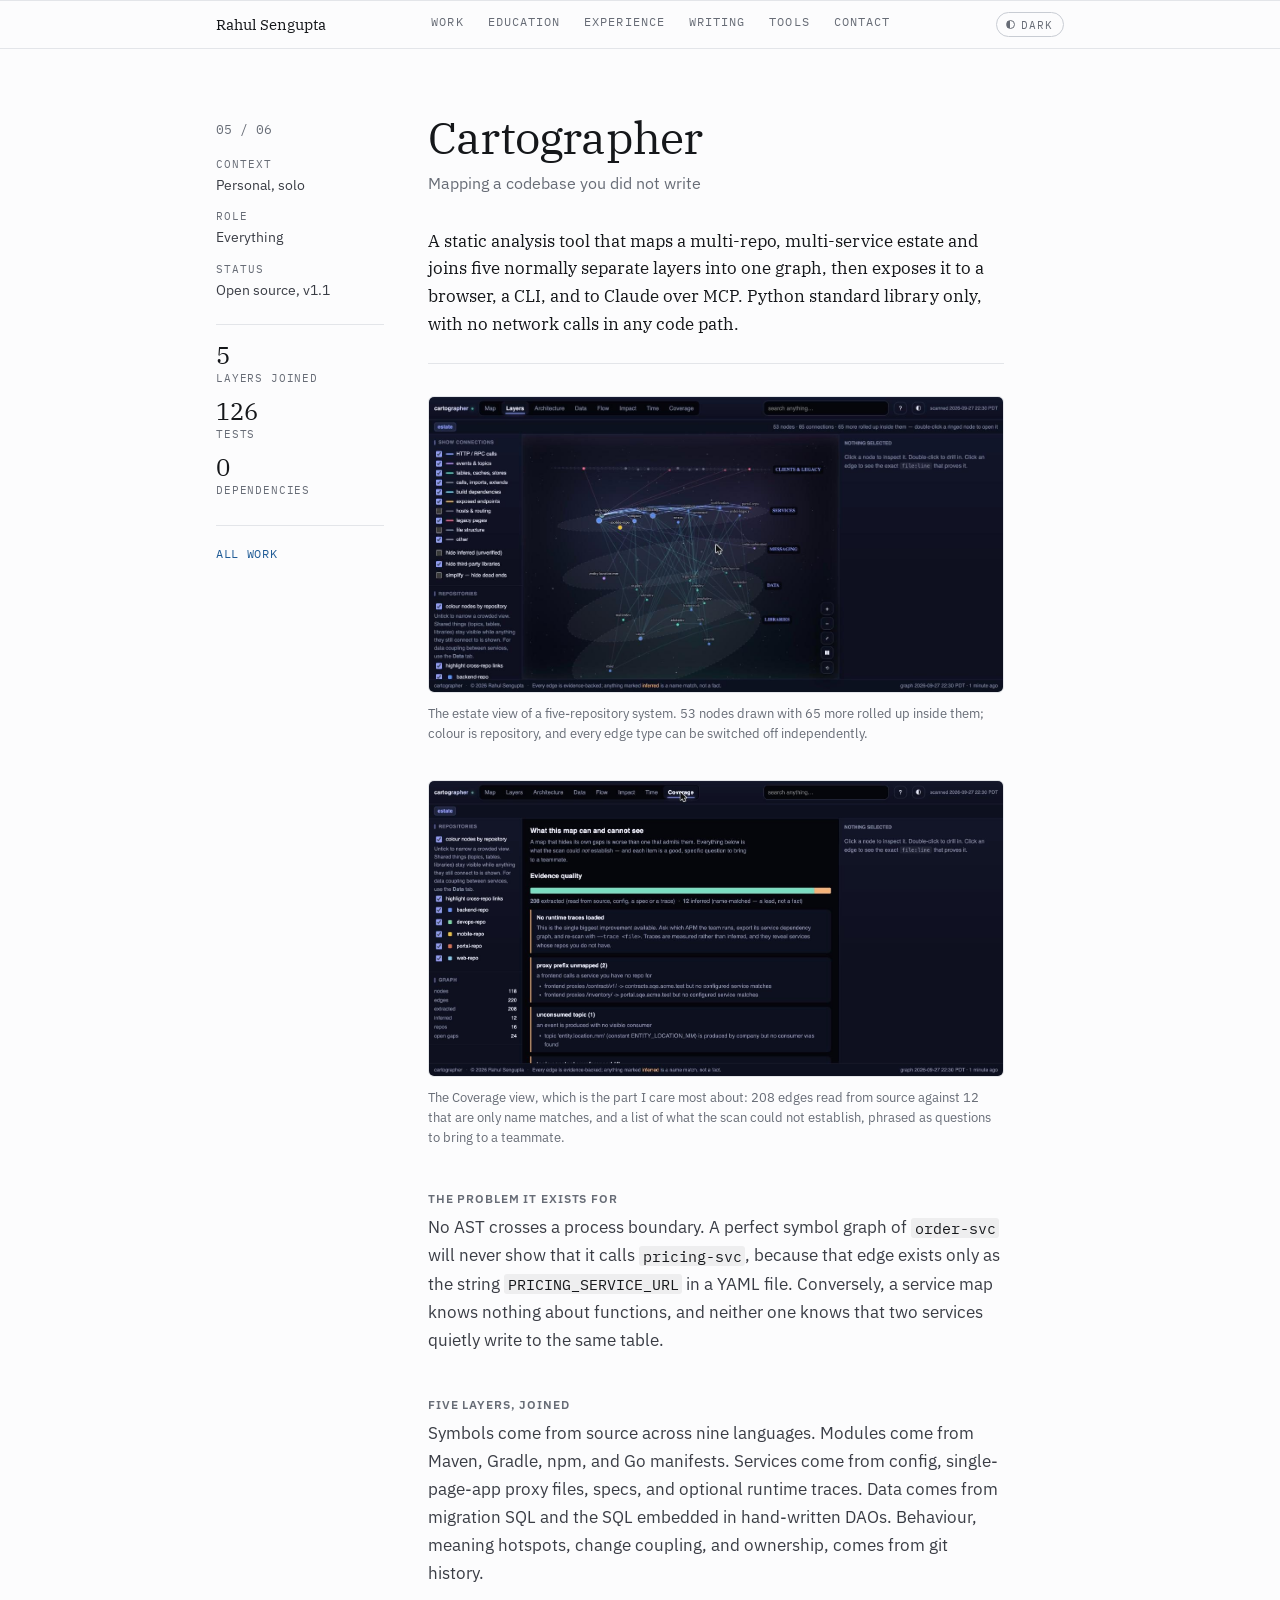
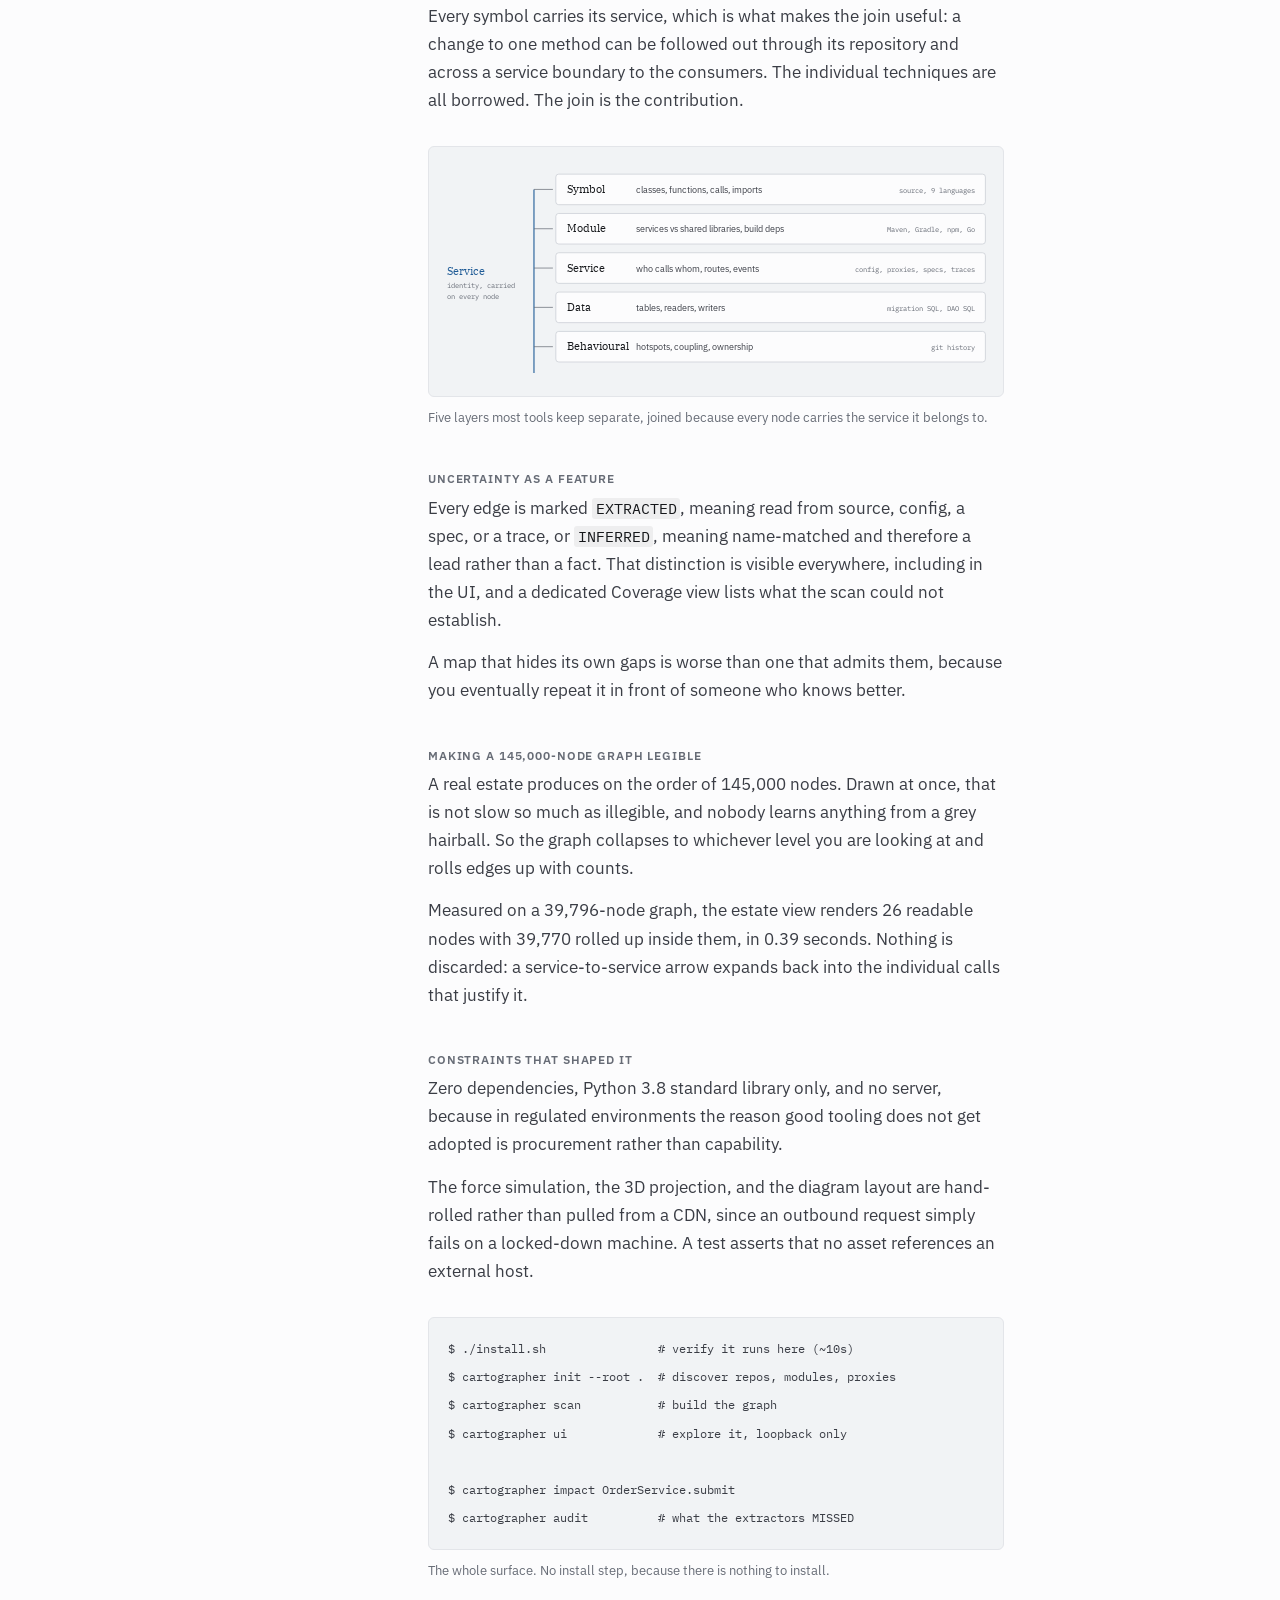
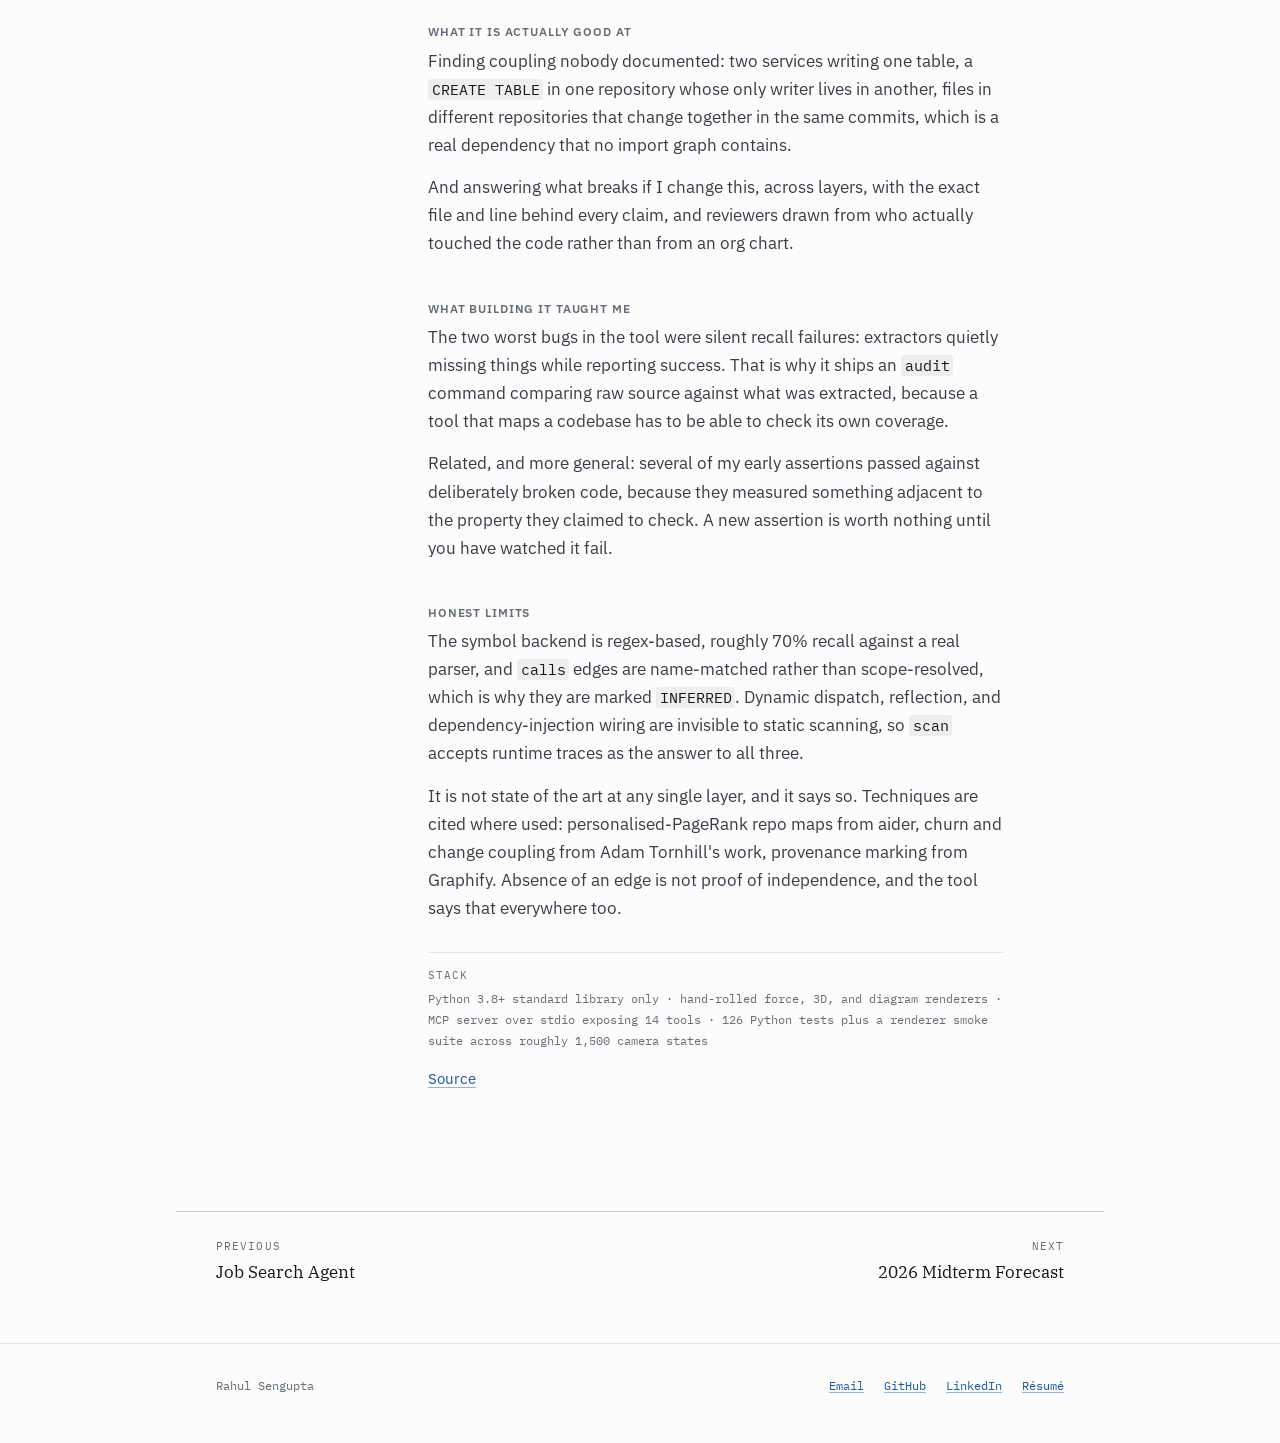
==== projects/cartographer.html @ e5d83f01 "added job search agent project" ====
<!doctype html>
<html lang="en" data-theme="light">
  <head>
    <meta charset="UTF-8" />
    <meta name="viewport" content="width=device-width, initial-scale=1.0" />
    <title>Cartographer &middot; Rahul Sengupta</title>
    <meta name="description" content="A dependency-free static analysis tool that joins symbol, module, service, data, and behavioural layers of a multi-repo estate into one graph." />
    <meta property="og:type" content="website" />
    <meta property="og:title" content="Cartographer &middot; Rahul Sengupta" />
    <meta property="og:description" content="A dependency-free static analysis tool that joins symbol, module, service, data, and behavioural layers of a multi-repo estate into one graph." />
    <meta property="og:image" content="../images/og-card.png" />
    <meta name="twitter:card" content="summary_large_image" />
    <link rel="icon" type="image/svg+xml" href="../favicon.svg?v=11" />
    <link rel="icon" type="image/x-icon" href="../favicon.ico?v=11" />
    <link rel="icon" type="image/png" sizes="32x32" href="../favicon-32x32.png?v=11" />
    <link rel="apple-touch-icon" sizes="180x180" href="../apple-touch-icon.png?v=11" />
    <link rel="preconnect" href="https://fonts.googleapis.com" />
    <link rel="preconnect" href="https://fonts.gstatic.com" crossorigin />
    <link href="https://fonts.googleapis.com/css2?family=IBM+Plex+Mono:wght@400;500&family=IBM+Plex+Sans:wght@400;500;600&family=IBM+Plex+Serif:wght@400;500;600&display=swap" rel="stylesheet" />
    <link rel="stylesheet" href="../styles.css?v=11" />
    <script>
      // Applied before first paint so a returning dark-mode reader never sees a flash.
      try {
        var t = localStorage.getItem("theme");
        if (t === "dark" || t === "light") document.documentElement.dataset.theme = t;
      } catch (e) {}
    </script>
  </head>
  <body>
    <a class="skip-link" href="#main">Skip to content</a>
    <nav class="subnav" aria-label="Sections">
      <div class="wrap subnav-inner">
        <a class="subnav-brand" href="../index.html">Rahul Sengupta</a>
        <a href="../index.html#work">Work</a>
        <a href="../index.html#education">Education</a>
        <a href="../index.html#experience">Experience</a>
        <a href="../index.html#writing">Writing</a>
        <a href="../index.html#tools">Tools</a>
        <a href="../index.html#contact">Contact</a>
        <button class="theme-toggle" type="button" id="theme-toggle"
                aria-label="Switch between light and dark">
          <span class="theme-toggle-label">Dark</span>
        </button>
      </div>
    </nav>

    <main id="main">
      <article class="section wrap project project-page">
        <div class="project-aside">
          <p class="project-index">05 / 06</p>
          <dl class="facts">
            <div><dt>Context</dt><dd>Personal, solo</dd></div>
            <div><dt>Role</dt><dd>Everything</dd></div>
            <div><dt>Status</dt><dd>Open source, v1.1</dd></div>
          </dl>
          <dl class="keyfigs">
            <div><dt>5</dt><dd>layers joined</dd></div>
            <div><dt>126</dt><dd>tests</dd></div>
            <div><dt>0</dt><dd>dependencies</dd></div>
          </dl>
          <p class="aside-back"><a href="../index.html#work">All work</a></p>
        </div>

        <div class="project-body">
          <header class="page-head">
            <h1>Cartographer</h1>
            <p class="page-sub">Mapping a codebase you did not write</p>
          </header>

          <p class="lead">A static analysis tool that maps a multi-repo, multi-service estate and joins five normally separate layers into one graph, then exposes it to a browser, a CLI, and to Claude over MCP. Python standard library only, with no network calls in any code path.</p>
          <figure class="shot">
            <a href="../images/cartographer-map.jpg" target="_blank" rel="noopener">
              <img src="../images/cartographer-map.jpg" alt="The estate view of a five-repository system. 53 nodes drawn with 65 more rolled up inside them; colour is repository, and every edge type can be switched off independently." loading="lazy" />
            </a>
            <figcaption>The estate view of a five-repository system. 53 nodes drawn with 65 more rolled up inside them; colour is repository, and every edge type can be switched off independently.</figcaption>
          </figure>
          <figure class="shot">
            <a href="../images/cartographer-coverage.jpg" target="_blank" rel="noopener">
              <img src="../images/cartographer-coverage.jpg" alt="The Coverage view, which is the part I care most about: 208 edges read from source against 12 that are only name matches, and a list of what the scan could not establish, phrased as questions to bring to a teammate." loading="lazy" />
            </a>
            <figcaption>The Coverage view, which is the part I care most about: 208 edges read from source against 12 that are only name matches, and a list of what the scan could not establish, phrased as questions to bring to a teammate.</figcaption>
          </figure>

            <h2>The problem it exists for</h2>
            <p>No AST crosses a process boundary. A perfect symbol graph of <code>order-svc</code> will never show that it calls <code>pricing-svc</code>, because that edge exists only as the string <code>PRICING_SERVICE_URL</code> in a YAML file. Conversely, a service map knows nothing about functions, and neither one knows that two services quietly write to the same table.</p>

            <h2>Five layers, joined</h2>
            <p>Symbols come from source across nine languages. Modules come from Maven, Gradle, npm, and Go manifests. Services come from config, single-page-app proxy files, specs, and optional runtime traces. Data comes from migration SQL and the SQL embedded in hand-written DAOs. Behaviour, meaning hotspots, change coupling, and ownership, comes from git history.</p>
            <p>Every symbol carries its service, which is what makes the join useful: a change to one method can be followed out through its repository and across a service boundary to the consumers. The individual techniques are all borrowed. The join is the contribution.</p>
            <figure class="diagram">
              <svg viewBox="0 0 740 292" role="img" aria-label="Five layers most tools keep separate, joined because every node carries the service it belongs to."><defs><marker id="dg-a" viewBox="0 0 8 8" refX="7" refY="4" markerWidth="7" markerHeight="7" orient="auto"><path class="dg-head" d="M0 1 L7 4 L0 7 z"/></marker></defs><path class="dg-spine" d="M120 33 V285"/><text class="dg-layer dg-layer--accent" x="0" y="150">Service</text><text class="dg-src" x="0" y="168">identity, carried</text><text class="dg-src" x="0" y="184">on every node</text><rect class="dg-box" x="150" y="12" width="590" height="42" rx="4"/><text class="dg-layer" x="166" y="38">Symbol</text><text class="dg-t" text-anchor="start" x="260" y="38">classes, functions, calls, imports</text><text class="dg-src" text-anchor="end" x="726" y="38">source, 9 languages</text><path class="dg-arr" d="M120 33 H146"/><rect class="dg-box" x="150" y="66" width="590" height="42" rx="4"/><text class="dg-layer" x="166" y="92">Module</text><text class="dg-t" text-anchor="start" x="260" y="92">services vs shared libraries, build deps</text><text class="dg-src" text-anchor="end" x="726" y="92">Maven, Gradle, npm, Go</text><path class="dg-arr" d="M120 87 H146"/><rect class="dg-box" x="150" y="120" width="590" height="42" rx="4"/><text class="dg-layer" x="166" y="146">Service</text><text class="dg-t" text-anchor="start" x="260" y="146">who calls whom, routes, events</text><text class="dg-src" text-anchor="end" x="726" y="146">config, proxies, specs, traces</text><path class="dg-arr" d="M120 141 H146"/><rect class="dg-box" x="150" y="174" width="590" height="42" rx="4"/><text class="dg-layer" x="166" y="200">Data</text><text class="dg-t" text-anchor="start" x="260" y="200">tables, readers, writers</text><text class="dg-src" text-anchor="end" x="726" y="200">migration SQL, DAO SQL</text><path class="dg-arr" d="M120 195 H146"/><rect class="dg-box" x="150" y="228" width="590" height="42" rx="4"/><text class="dg-layer" x="166" y="254">Behavioural</text><text class="dg-t" text-anchor="start" x="260" y="254">hotspots, coupling, ownership</text><text class="dg-src" text-anchor="end" x="726" y="254">git history</text><path class="dg-arr" d="M120 249 H146"/></svg>
              <figcaption>Five layers most tools keep separate, joined because every node carries the service it belongs to.</figcaption>
            </figure>

            <h2>Uncertainty as a feature</h2>
            <p>Every edge is marked <code>EXTRACTED</code>, meaning read from source, config, a spec, or a trace, or <code>INFERRED</code>, meaning name-matched and therefore a lead rather than a fact. That distinction is visible everywhere, including in the UI, and a dedicated Coverage view lists what the scan could not establish.</p>
            <p>A map that hides its own gaps is worse than one that admits them, because you eventually repeat it in front of someone who knows better.</p>

            <h2>Making a 145,000-node graph legible</h2>
            <p>A real estate produces on the order of 145,000 nodes. Drawn at once, that is not slow so much as illegible, and nobody learns anything from a grey hairball. So the graph collapses to whichever level you are looking at and rolls edges up with counts.</p>
            <p>Measured on a 39,796-node graph, the estate view renders 26 readable nodes with 39,770 rolled up inside them, in 0.39 seconds. Nothing is discarded: a service-to-service arrow expands back into the individual calls that justify it.</p>

            <h2>Constraints that shaped it</h2>
            <p>Zero dependencies, Python 3.8 standard library only, and no server, because in regulated environments the reason good tooling does not get adopted is procurement rather than capability.</p>
            <p>The force simulation, the 3D projection, and the diagram layout are hand-rolled rather than pulled from a CDN, since an outbound request simply fails on a locked-down machine. A test asserts that no asset references an external host.</p>
            <figure class="code-figure">
              <pre><code>$ ./install.sh                # verify it runs here (~10s)
$ cartographer init --root .  # discover repos, modules, proxies
$ cartographer scan           # build the graph
$ cartographer ui             # explore it, loopback only

$ cartographer impact OrderService.submit
$ cartographer audit          # what the extractors MISSED</code></pre>
              <figcaption>The whole surface. No install step, because there is nothing to install.</figcaption>
            </figure>

            <h2>What it is actually good at</h2>
            <p>Finding coupling nobody documented: two services writing one table, a <code>CREATE TABLE</code> in one repository whose only writer lives in another, files in different repositories that change together in the same commits, which is a real dependency that no import graph contains.</p>
            <p>And answering what breaks if I change this, across layers, with the exact file and line behind every claim, and reviewers drawn from who actually touched the code rather than from an org chart.</p>

            <h2>What building it taught me</h2>
            <p>The two worst bugs in the tool were silent recall failures: extractors quietly missing things while reporting success. That is why it ships an <code>audit</code> command comparing raw source against what was extracted, because a tool that maps a codebase has to be able to check its own coverage.</p>
            <p>Related, and more general: several of my early assertions passed against deliberately broken code, because they measured something adjacent to the property they claimed to check. A new assertion is worth nothing until you have watched it fail.</p>

            <h2>Honest limits</h2>
            <p>The symbol backend is regex-based, roughly 70% recall against a real parser, and <code>calls</code> edges are name-matched rather than scope-resolved, which is why they are marked <code>INFERRED</code>. Dynamic dispatch, reflection, and dependency-injection wiring are invisible to static scanning, so <code>scan</code> accepts runtime traces as the answer to all three.</p>
            <p>It is not state of the art at any single layer, and it says so. Techniques are cited where used: personalised-PageRank repo maps from aider, churn and change coupling from Adam Tornhill's work, provenance marking from Graphify. Absence of an edge is not proof of independence, and the tool says that everywhere too.</p>

          <p class="stack"><span class="stack-label">Stack</span> Python 3.8+ standard library only &middot; hand-rolled force, 3D, and diagram renderers &middot; MCP server over stdio exposing 14 tools &middot; 126 Python tests plus a renderer smoke suite across roughly 1,500 camera states</p>
            <p class="project-links">
              <a href="https://github.com/rahul-sg/codebase-cartographer" target="_blank" rel="noopener">Source</a>
            </p>
        </div>
      </article>

      <nav class="wrap pager" aria-label="Other projects">
        <a class="pager-link pager-prev" href="job-search-agent.html">
          <span class="pager-label">Previous</span>
          <span class="pager-name">Job Search Agent</span>
        </a>
        <a class="pager-link pager-next" href="midterm-forecast.html">
          <span class="pager-label">Next</span>
          <span class="pager-name">2026 Midterm Forecast</span>
        </a>
      </nav>
    </main>

    <footer class="site-footer">
      <div class="wrap site-footer-inner">
        <p>Rahul Sengupta</p>
        <p class="site-footer-links">
          <a href="mailto:rahul_sen_gupta@yahoo.com">Email</a>
          <a href="https://github.com/rahul-sg" target="_blank" rel="noopener">GitHub</a>
          <a href="https://linkedin.com/in/rahul-sg" target="_blank" rel="noopener">LinkedIn</a>
          <a href="../Rahul_S_Resume_Final.pdf" target="_blank" rel="noopener">R&eacute;sum&eacute;</a>
        </p>
      </div>
    </footer>

    <script src="../script.js?v=11"></script>
  </body>
</html>
---- styles.css ----
/* ==========================================================================
   Rahul Sengupta — personal site
   A document, not a landing page: one column, hairline rules, no animation.
   Light by default; follows the OS for dark. To force one theme, delete the
   other block under "Theme" below.
   ========================================================================== */

:root {
  /* The IBM Plex superfamily: one designer, drawn for a technology company,
     and distinct from the brand faces the AI labs use. */
  --serif: "IBM Plex Serif", Georgia, "Times New Roman", serif;
  --sans: "IBM Plex Sans", -apple-system, BlinkMacSystemFont, "Segoe UI", sans-serif;
  --mono: "IBM Plex Mono", ui-monospace, "SFMono-Regular", Menlo, monospace;

  /* Layout */
  --wrap: 58rem;
  --aside: 10.5rem;
  --gap: 2.75rem;
  --measure: 36rem;
  --measure-wide: 46rem;
}

/* ── Theme: light ─────────────────────────────────────────────────────────── */
:root {
  color-scheme: light;

  --paper: #fcfcfd;
  --paper-2: #f1f3f5;
  --ink: #15171a;
  --ink-2: #3a3d45;
  --ink-3: #676c76;
  --rule: #e3e5e9;
  --rule-2: #c8ccd3;
  --link: #1f5b96;
  --link-hover: #164470;
}

/* ── Theme: dark ──────────────────────────────────────────────────────────────
   Follows the OS by default. To pin one theme, set data-theme on <html>:
   <html lang="en" data-theme="light">  or  <html lang="en" data-theme="dark">
   -------------------------------------------------------------------------- */
@media (prefers-color-scheme: dark) {
  :root:not([data-theme="light"]):not([data-theme="dark"]) {
    color-scheme: dark;

    --paper: #101114;
    --paper-2: #17191d;
    --ink: #e8eaed;
    --ink-2: #c0c4cb;
    --ink-3: #8b909a;
    --rule: #24262b;
    --rule-2: #383c44;
    --link: #7fb2e6;
    --link-hover: #a5cbf0;
  }
}

:root[data-theme="dark"] {
  color-scheme: dark;

  --paper: #101114;
  --paper-2: #17191d;
  --ink: #e8eaed;
  --ink-2: #c0c4cb;
  --ink-3: #8b909a;
  --rule: #24262b;
  --rule-2: #383c44;
  --link: #7fb2e6;
  --link-hover: #a5cbf0;
}

*,
*::before,
*::after {
  box-sizing: border-box;
}

html {
  -webkit-text-size-adjust: 100%;
}

body {
  margin: 0;
  background: var(--paper);
  color: var(--ink-2);
  font-family: var(--sans);
  font-size: 1.0625rem;
  line-height: 1.65;
  -webkit-font-smoothing: antialiased;
  text-rendering: optimizeLegibility;
}

.wrap {
  width: 100%;
  max-width: var(--wrap);
  margin-inline: auto;
  padding-inline: clamp(1.25rem, 5vw, 2.5rem);
}

/* ── Links ────────────────────────────────────────────────────────────────── */
a {
  color: var(--link);
  text-decoration-line: underline;
  text-decoration-thickness: 1px;
  text-underline-offset: 0.18em;
  text-decoration-color: color-mix(in oklab, var(--link), transparent 55%);
}

a:hover {
  color: var(--link-hover);
  text-decoration-color: currentColor;
}

a:focus-visible,
:focus-visible {
  outline: 2px solid var(--link);
  outline-offset: 2px;
  border-radius: 2px;
}

.skip-link {
  position: absolute;
  left: -9999px;
  top: 0;
  background: var(--paper);
  color: var(--ink);
  padding: 0.6rem 1rem;
  z-index: 50;
}

.skip-link:focus {
  left: 0.5rem;
  top: 0.5rem;
}

/* ── Masthead ─────────────────────────────────────────────────────────────── */
.masthead {
  padding-top: clamp(2.75rem, 7vw, 4.75rem);
  padding-bottom: clamp(2rem, 4vw, 2.75rem);
}

.masthead-inner {
  display: grid;
  grid-template-columns: minmax(0, 1fr) clamp(11rem, 20vw, 14rem);
  align-items: start;
  gap: clamp(1.5rem, 4vw, 3.5rem);
}

.portrait {
  display: block;
  width: 100%;
  /* The height="200" attribute is a presentational hint. Without height:auto
     both dimensions are definite and aspect-ratio is ignored. */
  height: auto;
  aspect-ratio: 1 / 1;
  object-fit: cover;
  object-position: center 18%;
  border-radius: 4px;
  border: 1px solid var(--rule);
}

.masthead-text {
  min-width: 0;
}

h1 {
  margin: 0;
  font-family: var(--serif);
  font-weight: 400;
  font-size: clamp(2.15rem, 5vw, 3.1rem);
  line-height: 1.06;
  letter-spacing: -0.018em;
  color: var(--ink);
}

.standfirst {
  margin: 0.85rem 0 0;
  max-width: 34rem;
  font-family: var(--serif);
  font-size: 1.18rem;
  line-height: 1.55;
  color: var(--ink-2);
}

/* Contact is the masthead's right column. Links stack rather than run across. */
.masthead-contact {
  margin-top: 0.5rem;
}

.panel-label {
  margin: 0 0 0.6rem;
  font-family: var(--mono);
  font-size: 0.64rem;
  letter-spacing: 0.13em;
  text-transform: uppercase;
  color: var(--ink-3);
}

.masthead-links {
  display: flex;
  flex-direction: column;
  gap: 0.4rem;
  margin: 0;
  padding: 0;
  list-style: none;
  font-size: 0.93rem;
}

/* The facts run the full width under both columns, which ties the two sides
   together and keeps the masthead from growing a hole in the middle. */
.masthead-facts {
  display: grid;
  grid-template-columns: repeat(3, minmax(0, 1fr));
  gap: 1rem 2rem;
  margin: 0;
  padding-top: 1.2rem;
  border-top: 1px solid var(--rule);
}

.masthead-facts-wrap {
  margin-top: clamp(1.75rem, 4vw, 2.5rem);
}

.masthead-facts dt {
  font-family: var(--mono);
  font-size: 0.64rem;
  letter-spacing: 0.13em;
  text-transform: uppercase;
  color: var(--ink-3);
}

.masthead-facts dd {
  margin: 0.25rem 0 0;
  font-size: 0.95rem;
  line-height: 1.4;
  color: var(--ink-2);
}

/* ── Sub-navigation ───────────────────────────────────────────────────────── */
.subnav {
  position: sticky;
  top: 0;
  z-index: 10;
  background: color-mix(in oklab, var(--paper), transparent 8%);
  backdrop-filter: blur(6px);
  border-top: 1px solid var(--rule);
  border-bottom: 1px solid var(--rule);
}

.subnav-inner {
  display: flex;
  flex-wrap: wrap;
  gap: 0.35rem 1.5rem;
  padding-block: 0.7rem;
}

.subnav a {
  font-family: var(--mono);
  font-size: 0.74rem;
  letter-spacing: 0.09em;
  text-transform: uppercase;
  color: var(--ink-3);
  text-decoration: none;
}

.subnav a:hover,
.subnav a.is-current {
  color: var(--ink);
}

/* ── Sections ─────────────────────────────────────────────────────────────── */
.section {
  padding-block: clamp(2.5rem, 5.5vw, 4rem);
}

#about {
  padding-bottom: clamp(1.5rem, 3vw, 2.25rem);
}

.section-title {
  margin: 0 0 2.25rem;
  padding-bottom: 0.55rem;
  border-bottom: 1px solid var(--rule-2);
  font-family: var(--mono);
  font-weight: 500;
  font-size: 0.76rem;
  letter-spacing: 0.16em;
  text-transform: uppercase;
  color: var(--ink-3);
}

.prose {
  max-width: var(--measure);
}

.prose p {
  margin: 0 0 1.05rem;
}

.prose p:last-child {
  margin-bottom: 0;
}

/* ── Project / role: metadata rail + body ─────────────────────────────────── */
.project,
.role {
  display: grid;
  grid-template-columns: var(--aside) minmax(0, 1fr);
  gap: 0 var(--gap);
  padding-top: 2.5rem;
  margin-top: 2.5rem;
  border-top: 1px solid var(--rule);
}

.project:first-of-type,
.role:first-of-type {
  padding-top: 0;
  margin-top: 0;
  border-top: none;
}

.project-aside {
  position: sticky;
  top: 4.25rem;
  align-self: start;
}

.project-index {
  margin: 0.35rem 0 1rem;
  font-family: var(--mono);
  font-size: 0.8rem;
  color: var(--ink-3);
}

.facts {
  margin: 0;
}

.facts > div + div {
  margin-top: 0.8rem;
}

.facts dt {
  font-family: var(--mono);
  font-size: 0.66rem;
  letter-spacing: 0.1em;
  text-transform: uppercase;
  color: var(--ink-3);
}

.facts dd {
  margin: 0.15rem 0 0;
  font-size: 0.85rem;
  line-height: 1.45;
  color: var(--ink-2);
}

.project-body {
  max-width: var(--measure);
}

.project-body h3,
.role h3 {
  margin: 0;
  font-family: var(--serif);
  font-weight: 400;
  font-size: clamp(1.4rem, 2.7vw, 1.72rem);
  line-height: 1.25;
  color: var(--ink);
  letter-spacing: -0.005em;
}

.project-body .lead {
  margin: 1.6rem 0 0;
  font-family: var(--serif);
  font-size: 1.08rem;
  line-height: 1.6;
  color: var(--ink);
}

.project-body h2,
.project-body h4 {
  margin: 1.9rem 0 0.3rem;
  font-family: var(--sans);
  font-weight: 600;
  font-size: 0.78rem;
  letter-spacing: 0.07em;
  text-transform: uppercase;
  color: var(--ink-3);
}

.project-body p:not([class]) {
  margin: 0 0 0.9rem;
}

.project-body h2 + p,
.project-body h4 + p {
  margin-top: 0;
}

.project-body > p:last-child {
  margin-bottom: 0;
}

.project-body em {
  font-style: italic;
}

code {
  font-family: var(--mono);
  font-size: 0.87em;
  background: color-mix(in oklab, var(--ink), transparent 94%);
  border-radius: 3px;
  padding: 0.05em 0.25em;
  color: var(--ink);
  word-break: break-word;
}

.project-body .stack {
  margin: 1.9rem 0 0;
  padding-top: 0.85rem;
  border-top: 1px solid var(--rule);
  font-family: var(--mono);
  font-size: 0.78rem;
  line-height: 1.7;
  color: var(--ink-3);
}

.stack-label {
  display: block;
  font-size: 0.66rem;
  letter-spacing: 0.1em;
  text-transform: uppercase;
  color: var(--ink-3);
  margin-bottom: 0.2rem;
}

.project-body .project-links {
  display: flex;
  flex-wrap: wrap;
  align-items: baseline;
  gap: 0.35rem 1.25rem;
  margin: 0.95rem 0 0;
  font-size: 0.92rem;
}

.note {
  font-size: 0.85rem;
  color: var(--ink-3);
}

/* ── Also built ───────────────────────────────────────────────────────────── */
.minor-list {
  margin: 0;
}

.minor-list > div + div {
  margin-top: 1.5rem;
  padding-top: 1.5rem;
  border-top: 1px solid var(--rule);
}

.minor-list dt {
  font-family: var(--serif);
  font-size: 1.08rem;
  color: var(--ink);
}

.minor-list dd {
  margin: 0.3rem 0 0;
  font-size: 0.97rem;
}

.minor-list dd a {
  margin-left: 0.15rem;
  font-size: 0.92rem;
  white-space: nowrap;
}

/* ── Experience ───────────────────────────────────────────────────────────── */
.role-dates {
  margin: 0.4rem 0 0;
  font-family: var(--mono);
  font-size: 0.74rem;
  letter-spacing: 0.01em;
  color: var(--ink-3);
}

.project-body .role-org {
  margin: 0.35rem 0 0;
  font-size: 0.95rem;
  color: var(--ink-3);
}

.role ul {
  margin: 0.95rem 0 0;
  padding-left: 1.1rem;
}

.role li {
  margin-bottom: 0.5rem;
  font-size: 0.99rem;
}

.role li::marker {
  color: var(--rule-2);
}

/* ── Tools ────────────────────────────────────────────────────────────────── */
/* Wider than the reading measure: this is a two-column list, not prose. */
#tools .prose {
  max-width: 46rem;
}

.tools-list {
  margin: 0;
}

.tools-list > div {
  display: grid;
  grid-template-columns: 11rem minmax(0, 1fr);
  gap: 0 1.5rem;
  padding-block: 0.75rem;
  border-top: 1px solid var(--rule);
}

.tools-list > div:first-child {
  border-top: none;
  padding-top: 0;
}

.tools-list dt {
  font-family: var(--mono);
  font-size: 0.7rem;
  letter-spacing: 0.1em;
  text-transform: uppercase;
  color: var(--ink-3);
  padding-top: 0.22rem;
}

.tools-list dd {
  margin: 0;
  font-size: 0.94rem;
  line-height: 1.6;
  color: var(--ink-2);
}

/* ── Lists of links ───────────────────────────────────────────────────────── */
.link-list {
  margin: 0;
  padding: 0;
  list-style: none;
}

.link-list li {
  padding-block: 0.3rem;
}

.link-list .note {
  margin-left: 0.5rem;
}

/* ── Education ────────────────────────────────────────────────────────────── */
.edu strong {
  color: var(--ink);
  font-weight: 600;
}

/* ── Footer ───────────────────────────────────────────────────────────────── */
.site-footer {
  margin-top: clamp(2rem, 5vw, 3.5rem);
  padding-block: 2rem 3rem;
  border-top: 1px solid var(--rule);
}

.site-footer-inner {
  display: flex;
  flex-wrap: wrap;
  justify-content: space-between;
  align-items: baseline;
  gap: 0.6rem 1.5rem;
}

.site-footer p {
  margin: 0;
  font-family: var(--mono);
  font-size: 0.74rem;
  color: var(--ink-3);
}

.site-footer-links {
  display: flex;
  flex-wrap: wrap;
  gap: 0.5rem 1.25rem;
}

/* ── Sub-nav brand (project pages) ────────────────────────────────────────── */
.subnav-brand {
  margin-right: auto;
  font-family: var(--serif) !important;
  font-size: 0.95rem !important;
  letter-spacing: 0 !important;
  text-transform: none !important;
  color: var(--ink) !important;
}

/* ── Index: the work list ─────────────────────────────────────────────────── */
.work-item .project-body h3 a {
  color: var(--ink);
  text-decoration-color: transparent;
}

.work-item .project-body h3 a:hover {
  text-decoration-color: var(--rule-2);
}

.project-body .work-sub {
  margin: 0.3rem 0 0;
  font-size: 0.92rem;
  color: var(--ink-3);
}

.project-body .work-summary {
  margin: 1rem 0 0;
}

.work-more {
  font-weight: 600;
}

/* ── Project detail page ──────────────────────────────────────────────────── */
/* Outranks `.project:first-of-type`, which zeroes the top padding on the index. */
.project.project-page {
  padding-top: clamp(2.5rem, 5.5vw, 4rem);
  margin-top: 0;
  border-top: none;
}

.page-head h1 {
  font-size: clamp(1.95rem, 4.2vw, 2.8rem);
  line-height: 1.08;
  letter-spacing: -0.018em;
}

.page-sub {
  margin: 0.5rem 0 0;
  font-size: 1rem;
  color: var(--ink-3);
}

.project-page .lead {
  margin-top: 1.9rem;
  padding-bottom: 1.6rem;
  border-bottom: 1px solid var(--rule);
}

.project-page .project-body h2 {
  margin-top: 2.5rem;
}

.aside-back {
  margin: 1.6rem 0 0;
  padding-top: 1.1rem;
  border-top: 1px solid var(--rule);
  font-family: var(--mono);
  font-size: 0.72rem;
  letter-spacing: 0.06em;
  text-transform: uppercase;
}

.aside-back a {
  text-decoration-color: transparent;
}

.aside-back a:hover {
  text-decoration-color: currentColor;
}

/* ── Previous / next ──────────────────────────────────────────────────────── */
.pager {
  display: flex;
  justify-content: space-between;
  gap: 1.5rem;
  margin-top: clamp(2.5rem, 5vw, 3.5rem);
  padding-top: 1.6rem;
  border-top: 1px solid var(--rule-2);
}

.pager-link {
  display: flex;
  flex-direction: column;
  gap: 0.2rem;
  max-width: 17rem;
  text-decoration-color: transparent;
}

.pager-next {
  text-align: right;
}

.pager-link:hover .pager-name {
  text-decoration: underline;
  text-underline-offset: 0.18em;
}

.pager-label {
  font-family: var(--mono);
  font-size: 0.68rem;
  letter-spacing: 0.1em;
  text-transform: uppercase;
  color: var(--ink-3);
}

.pager-name {
  font-family: var(--serif);
  font-size: 1.05rem;
  color: var(--ink);
}

/* ── Key figures in the metadata rail ─────────────────────────────────────── */
.keyfigs {
  margin: 1.5rem 0 0;
  padding-top: 1.1rem;
  border-top: 1px solid var(--rule);
}

.keyfigs > div + div {
  margin-top: 0.75rem;
}

.keyfigs dt {
  font-family: var(--serif);
  font-size: 1.5rem;
  line-height: 1.05;
  color: var(--ink);
  letter-spacing: -0.01em;
}

.keyfigs dd {
  margin: 0.1rem 0 0;
  font-family: var(--mono);
  font-size: 0.66rem;
  letter-spacing: 0.08em;
  text-transform: uppercase;
  color: var(--ink-3);
}

/* ── Figures: diagrams and code, wider than the reading measure ───────────── */
.diagram,
.code-figure {
  width: var(--measure-wide);
  max-width: 100%;
  margin: 2rem 0 1.75rem;
}

.diagram svg,
.code-figure pre {
  display: block;
  width: 100%;
  height: auto;
  background: var(--paper-2);
  border: 1px solid var(--rule);
  border-radius: 6px;
}

.diagram svg {
  padding: 1.15rem 1.1rem;
  overflow: visible;
}

.diagram figcaption,
.code-figure figcaption {
  margin-top: 0.7rem;
  font-size: 0.83rem;
  line-height: 1.5;
  color: var(--ink-3);
}

.diagram figcaption code,
.code-figure figcaption code {
  font-size: 0.82em;
}

/* Diagram primitives. Colour comes from the theme, never from the markup. */
.dg-box {
  fill: var(--paper);
  stroke: var(--rule-2);
  stroke-width: 1;
}

.dg-box--accent {
  fill: color-mix(in oklab, var(--link), transparent 92%);
  stroke: color-mix(in oklab, var(--link), transparent 45%);
}

.dg-t {
  fill: var(--ink-2);
  font-family: var(--sans);
  font-size: 12.5px;
}

.dg-band {
  fill: var(--ink-3);
  font-family: var(--mono);
  font-size: 9.5px;
  letter-spacing: 0.12em;
}

.dg-layer {
  fill: var(--ink);
  font-family: var(--serif);
  font-size: 15px;
}

.dg-layer--accent {
  fill: var(--link);
}

.dg-src {
  fill: var(--ink-3);
  font-family: var(--mono);
  font-size: 10px;
}

.dg-arr {
  fill: none;
  stroke: var(--ink-3);
  stroke-width: 1;
}

.dg-arr--dash {
  stroke-dasharray: 3 3;
  stroke: var(--link);
}

.dg-head {
  fill: var(--ink-3);
  stroke: none;
}

.dg-spine {
  fill: none;
  stroke: var(--link);
  stroke-width: 1.5;
}

/* ── Code blocks ──────────────────────────────────────────────────────────── */
.code-figure pre {
  margin: 0;
  padding: 1.1rem 1.2rem;
  overflow-x: auto;
}

.code-figure code {
  background: none;
  border-radius: 0;
  padding: 0;
  font-size: 0.78rem;
  line-height: 1.65;
  color: var(--ink-2);
  white-space: pre;
}

/* ── Education ────────────────────────────────────────────────────────────── */
#education .prose {
  max-width: 46rem;
}

.edu-list {
  margin: 0;
}

.edu-list > div {
  display: grid;
  grid-template-columns: 14rem minmax(0, 1fr);
  gap: 0 2rem;
  padding-block: 1.3rem;
  border-top: 1px solid var(--rule);
}

.edu-list > div:first-child {
  border-top: none;
  padding-top: 0;
}

.edu-list dt {
  font-family: var(--serif);
  font-size: 1.08rem;
  line-height: 1.3;
  color: var(--ink);
}

.edu-list dd {
  margin: 0;
  font-size: 0.95rem;
  line-height: 1.6;
}

/* ── Theme toggle ─────────────────────────────────────────────────────────── */
.theme-toggle {
  margin-left: auto;
  display: inline-flex;
  align-items: center;
  gap: 0.4rem;
  padding: 0.25rem 0.6rem;
  background: none;
  border: 1px solid var(--rule-2);
  border-radius: 999px;
  color: var(--ink-3);
  font-family: var(--mono);
  font-size: 0.68rem;
  letter-spacing: 0.09em;
  text-transform: uppercase;
  cursor: pointer;
}

.theme-toggle:hover {
  color: var(--ink);
  border-color: var(--ink-3);
}

.theme-toggle::before {
  content: "";
  width: 9px;
  height: 9px;
  border-radius: 50%;
  border: 1px solid currentColor;
  background: linear-gradient(90deg, currentColor 50%, transparent 50%);
}

/* ── Screenshots ──────────────────────────────────────────────────────────── */
.shot {
  width: var(--measure-wide);
  max-width: 100%;
  margin: 2rem 0 2.25rem;
}

.shot img {
  display: block;
  width: 100%;
  height: auto;
  border: 1px solid var(--rule);
  border-radius: 6px;
  background: var(--paper-2);
}

.shot a {
  display: block;
  text-decoration: none;
}

.shot a:hover img {
  border-color: var(--rule-2);
}

.shot figcaption {
  margin-top: 0.7rem;
  font-size: 0.83rem;
  line-height: 1.5;
  color: var(--ink-3);
}

/* Index thumbnail, sitting under the summary. */
.work-thumb {
  display: block;
  margin-top: 1.35rem;
  text-decoration: none;
  line-height: 0;
}

.work-thumb img {
  width: 100%;
  height: auto;
  max-height: 230px;
  object-fit: cover;
  object-position: top left;
  border: 1px solid var(--rule);
  border-radius: 5px;
}

.work-thumb:hover img {
  border-color: var(--rule-2);
}

/* ── Masthead side panel ──────────────────────────────────────────────────── */
/* ── Intro: prose plus a right rail ───────────────────────────────────────── */
.intro-grid {
  display: grid;
  grid-template-columns: minmax(0, 1fr) clamp(13rem, 24vw, 16.5rem);
  align-items: start;
  gap: clamp(1.5rem, 4vw, 3.5rem);
}

.intro-aside {
  padding-left: clamp(1.2rem, 2.5vw, 2rem);
  border-left: 1px solid var(--rule);
}

.aside-title {
  margin: 0 0 1.1rem;
  font-family: var(--mono);
  font-weight: 500;
  font-size: 0.68rem;
  letter-spacing: 0.13em;
  text-transform: uppercase;
  color: var(--ink-3);
}

.aside-list {
  margin: 0;
}

.aside-list > div + div {
  margin-top: 1rem;
  padding-top: 1rem;
  border-top: 1px solid var(--rule);
}

.aside-list dt {
  font-family: var(--serif);
  font-size: 1rem;
  color: var(--ink);
}

.aside-list dd {
  margin: 0.15rem 0 0;
  font-size: 0.85rem;
  line-height: 1.45;
  color: var(--ink-3);
}

/* ── Outside work ─────────────────────────────────────────────────────────── */
.edu-aside {
  margin: 0;
  padding-top: 1.3rem;
  border-top: 1px solid var(--rule-2);
  font-size: 0.93rem;
  line-height: 1.65;
  color: var(--ink-3);
  max-width: var(--measure);
}

/* Where each tool was actually used. */
.tools-where {
  display: block;
  margin-top: 0.2rem;
  font-size: 0.83rem;
  line-height: 1.5;
  color: var(--ink-3);
}

/* Dashed container for a loop in a diagram. */
.dg-loop {
  fill: none;
  stroke: var(--rule-2);
  stroke-width: 1;
  stroke-dasharray: 4 4;
}

/* ── Narrow screens: rail collapses into an inline meta row ───────────────── */
@media (max-width: 52rem) {
  .project,
  .role {
    grid-template-columns: minmax(0, 1fr);
    gap: 0;
  }

  .project-aside {
    position: static;
    margin-bottom: 1.1rem;
  }

  .project-index {
    margin: 0 0 0.6rem;
  }

  .facts {
    display: flex;
    flex-wrap: wrap;
    gap: 0.5rem 1.6rem;
  }

  .facts > div + div {
    margin-top: 0;
  }

  .facts dd {
    font-size: 0.82rem;
  }

  .role-dates {
    margin: 0;
  }

  .tools-list > div {
    grid-template-columns: minmax(0, 1fr);
    gap: 0.2rem;
  }

  .project-page .project-aside {
    margin-bottom: 1.6rem;
  }

  .aside-back {
    margin-top: 1rem;
  }

  .pager {
    flex-direction: column;
    gap: 1.25rem;
  }

  .pager-next {
    text-align: left;
  }

  .pager-link {
    max-width: none;
  }

  .keyfigs {
    display: flex;
    flex-wrap: wrap;
    gap: 0.9rem 1.8rem;
    margin-top: 1.1rem;
    padding-top: 0.9rem;
  }

  .keyfigs > div + div {
    margin-top: 0;
  }

  .keyfigs dt {
    font-size: 1.25rem;
  }

  .diagram {
    overflow-x: auto;
  }

  .diagram svg {
    min-width: 34rem;
  }

  .work-thumb img {
    max-height: 170px;
  }

  .theme-toggle {
    margin-left: 0;
  }

  .masthead-inner,
  .intro-grid {
    grid-template-columns: minmax(0, 1fr);
    gap: 1.5rem;
  }

  /* Once the grid collapses the portrait would otherwise stretch edge to edge. */
  .masthead-inner .portrait {
    width: 132px;
    order: -1;
  }

  .masthead-facts {
    grid-template-columns: repeat(2, minmax(0, 1fr));
  }

  .masthead-contact {
    margin-top: 1.6rem;
  }

  .masthead-links {
    flex-direction: row;
    flex-wrap: wrap;
    gap: 0.4rem 1.4rem;
  }

  .edu-list > div {
    grid-template-columns: minmax(0, 1fr);
    gap: 0.35rem;
  }

  .intro-aside {
    margin-top: 2rem;
    padding-left: 0;
    padding-top: 1.5rem;
    border-left: none;
    border-top: 1px solid var(--rule-2);
  }
}

@media (max-width: 34rem) {
  body {
    font-size: 1rem;
  }

  .masthead-inner .portrait {
    width: 112px;
  }

  .masthead-facts {
    grid-template-columns: minmax(0, 1fr);
    gap: 0.9rem;
  }
}

/* ── Print: a clean two-page CV ───────────────────────────────────────────── */
@media print {
  :root {
    --paper: #fff;
    --paper-2: #fff;
    --ink: #000;
    --ink-2: #1a1a1a;
    --ink-3: #555;
    --rule: #ccc;
    --rule-2: #999;
    --link: #000;
  }

  .subnav,
  .skip-link,
  .site-footer {
    display: none;
  }

  body {
    font-size: 10.5pt;
    line-height: 1.45;
  }

  .project,
  .role {
    break-inside: avoid;
  }

  a {
    text-decoration: none;
  }

  .project-aside {
    position: static;
  }
}
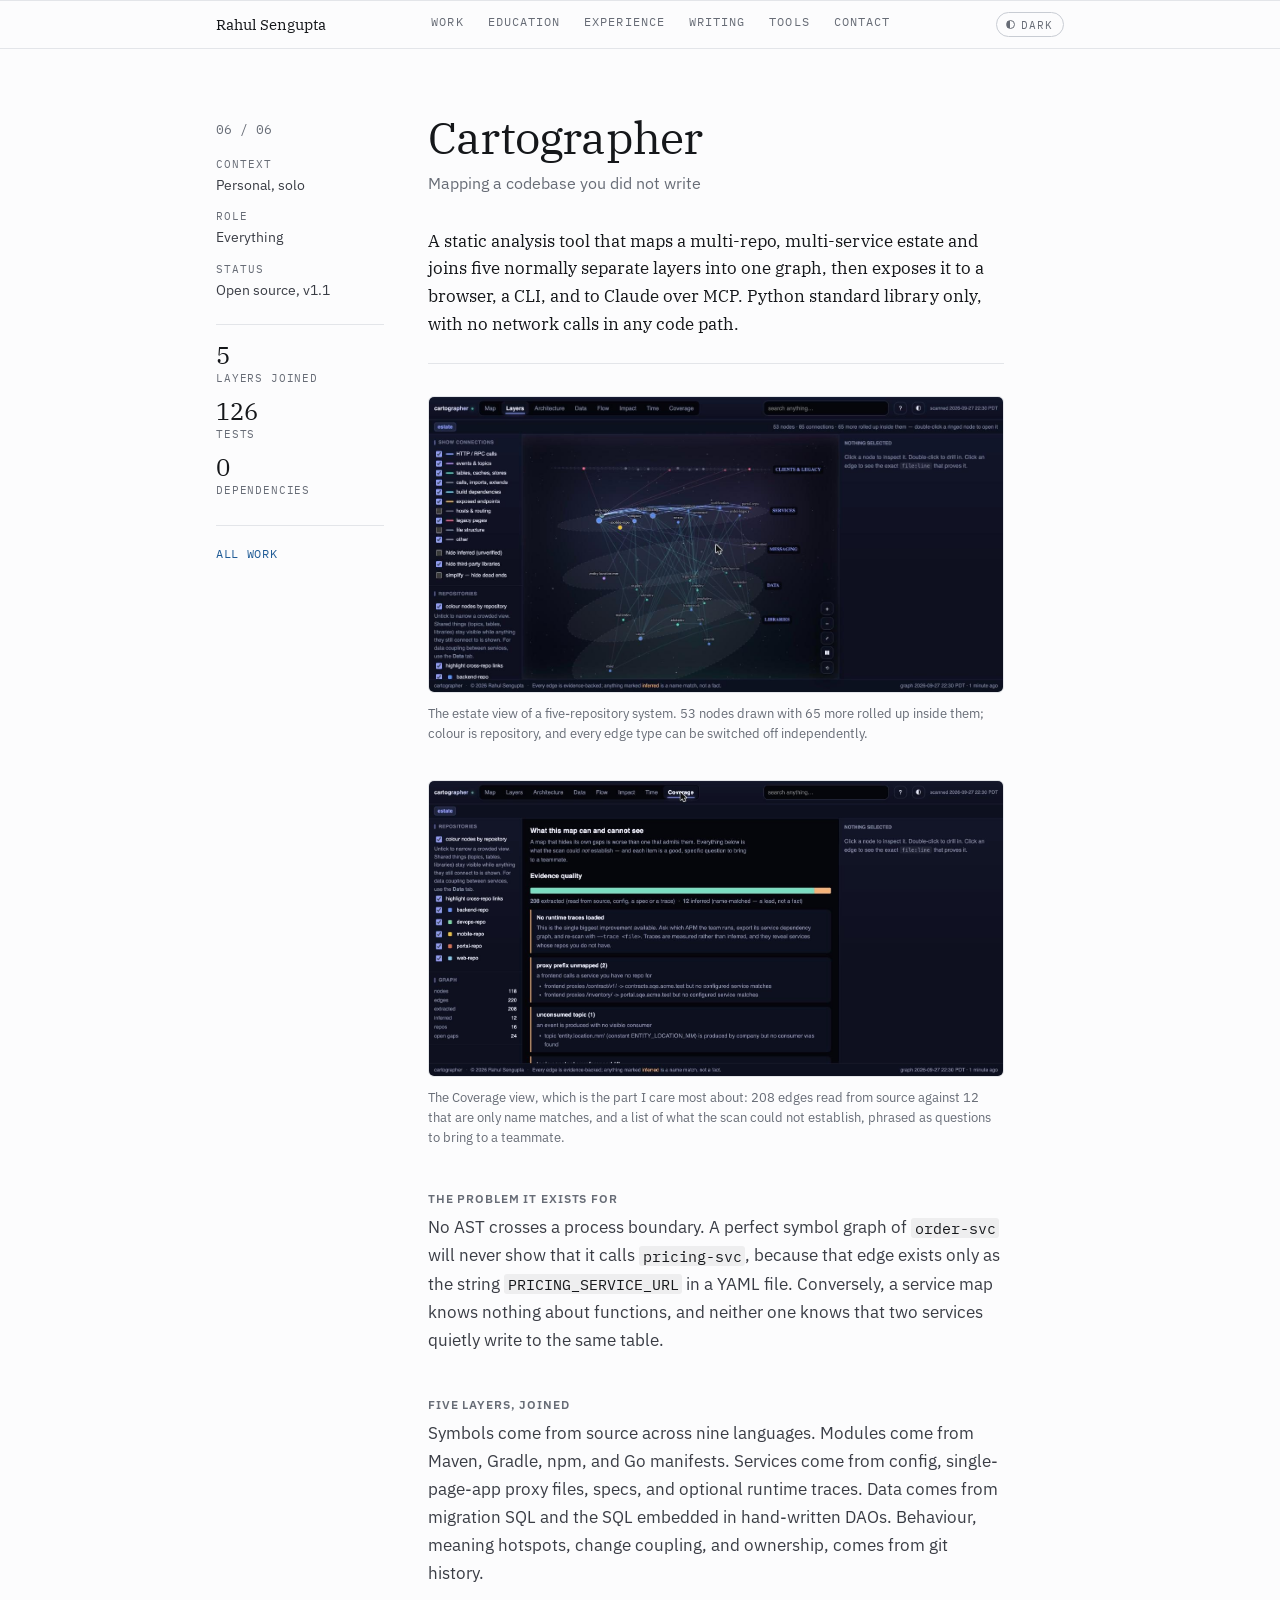
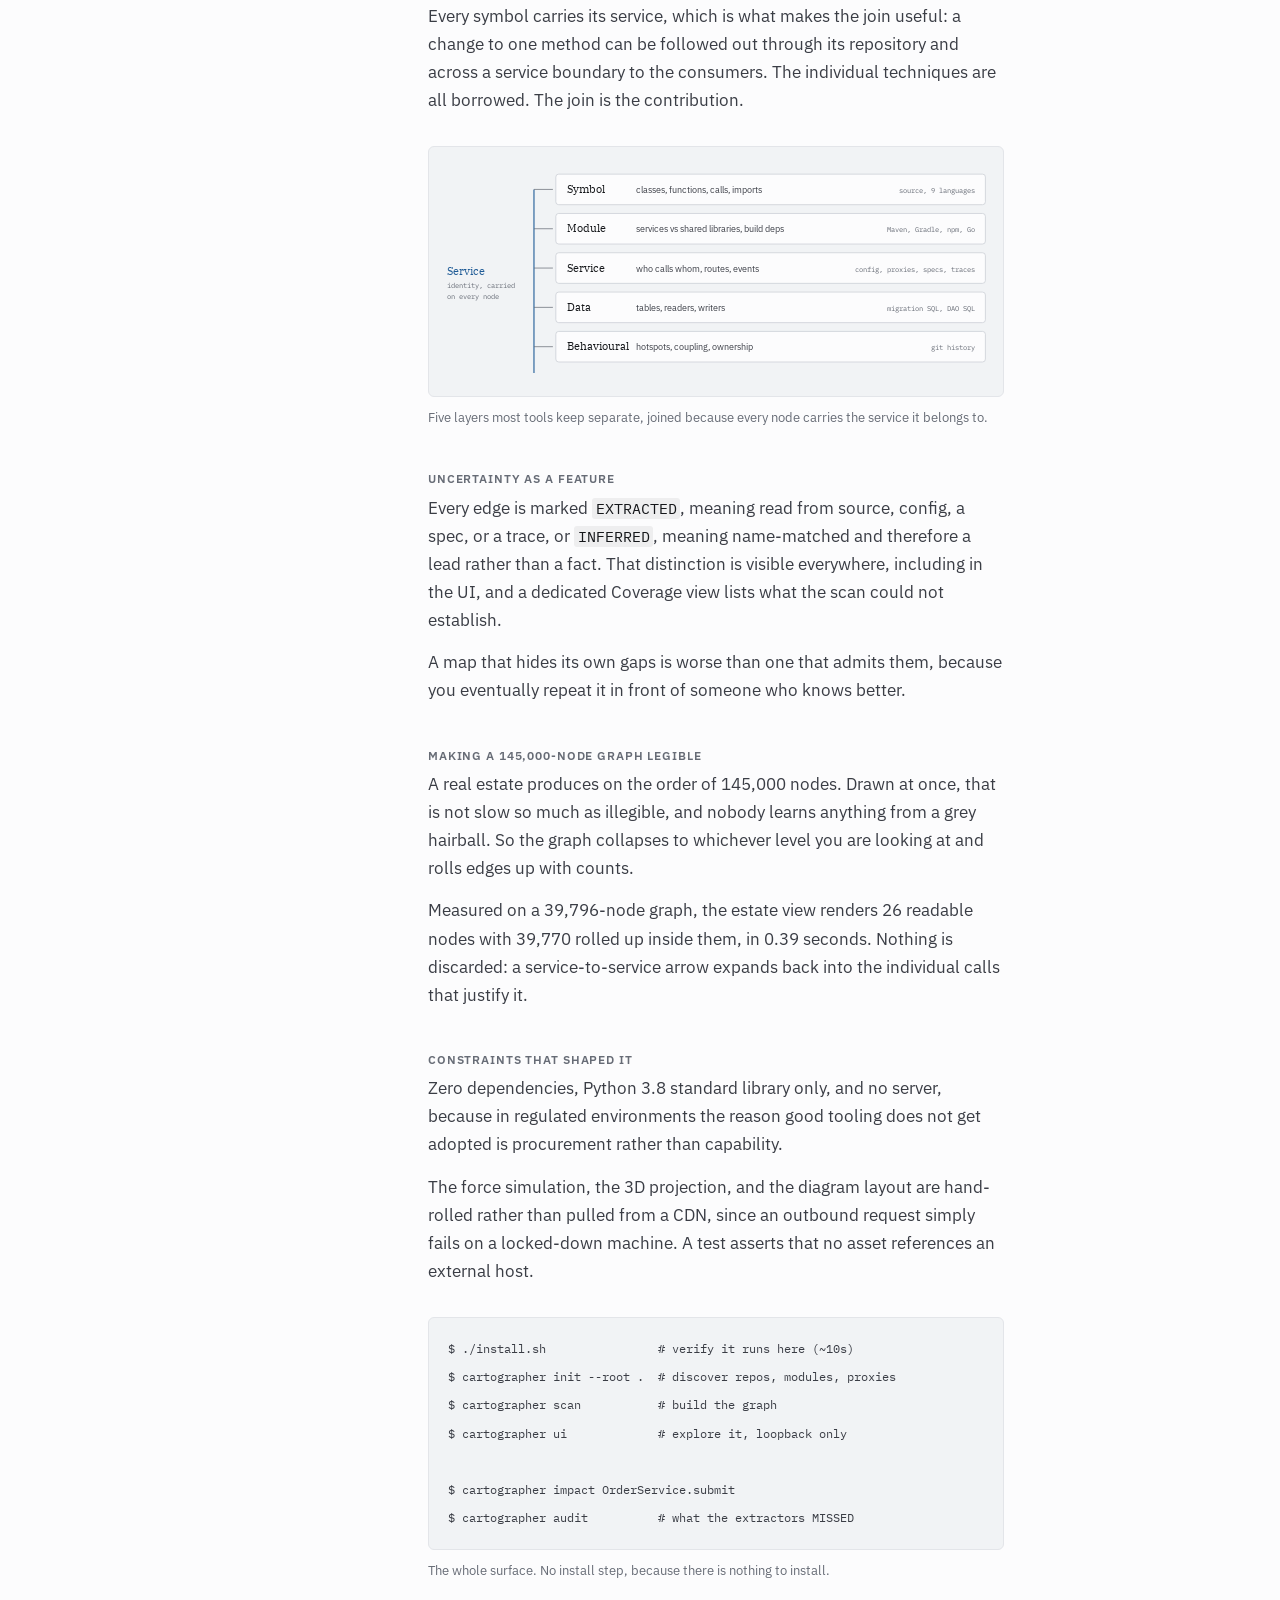
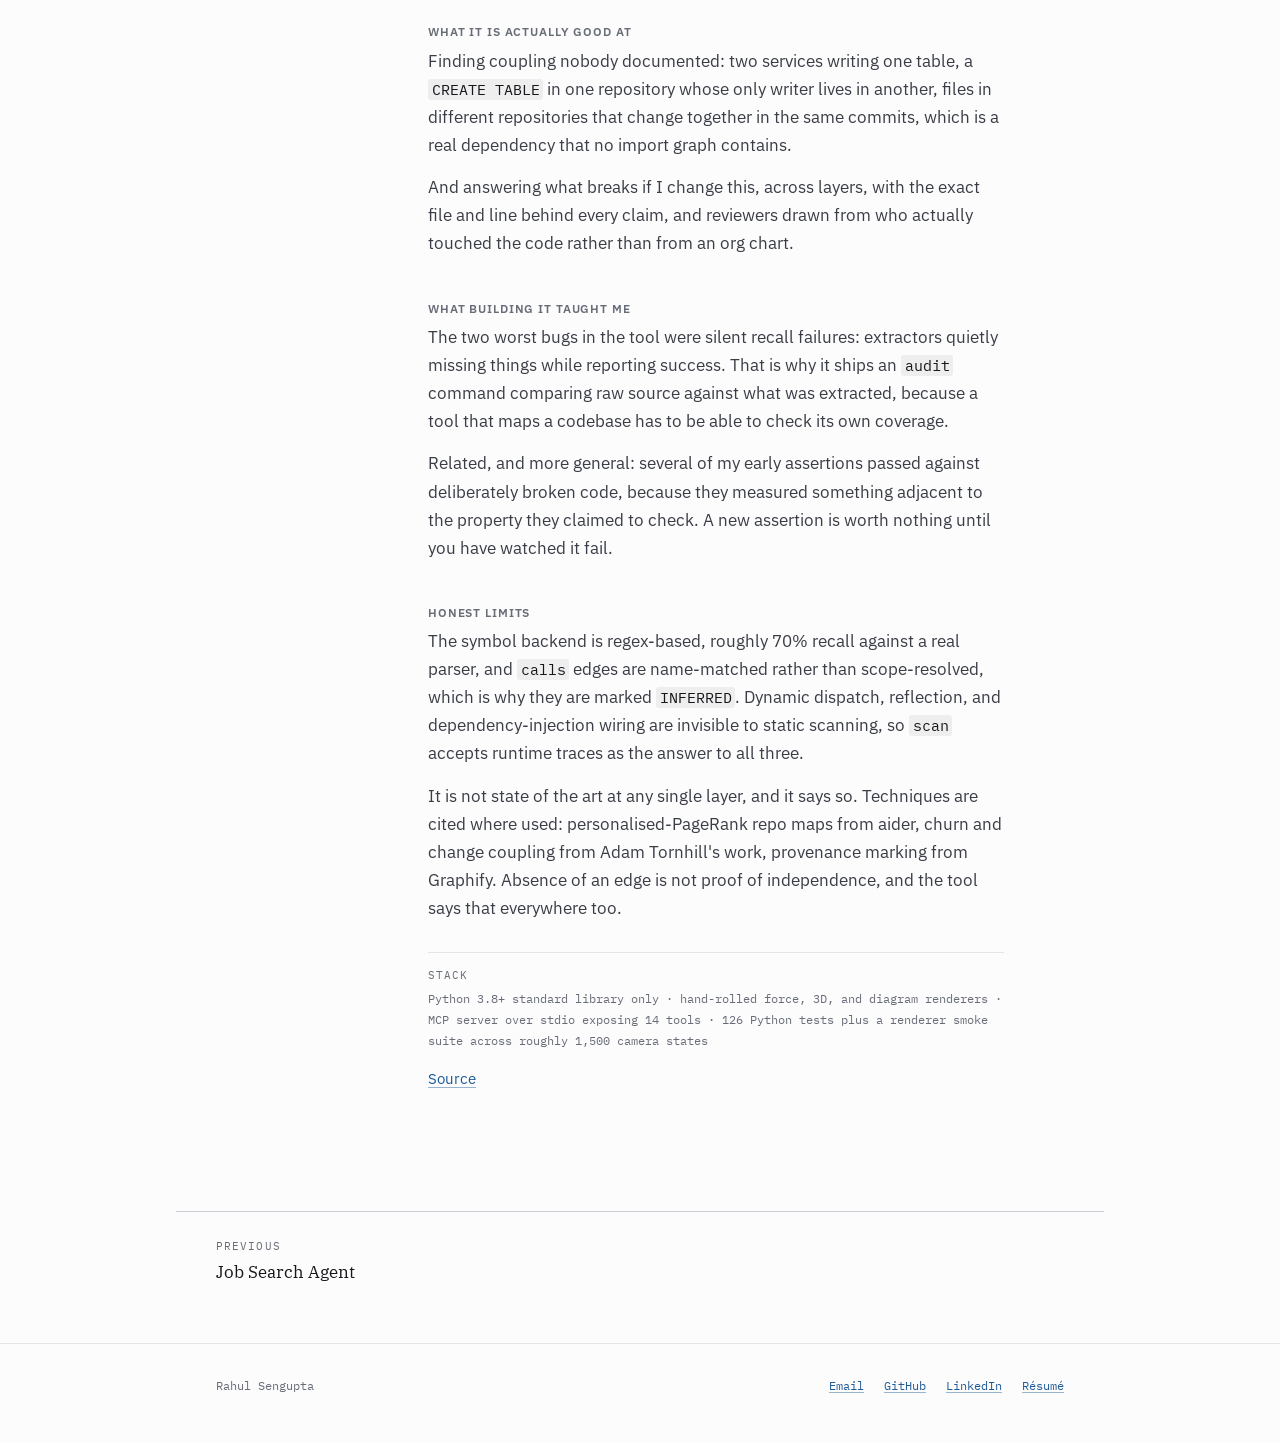
==== commit 43fb21de: "added sideline project" ====
--- a/projects/cartographer.html
+++ b/projects/cartographer.html
@@ -47,7 +47,7 @@
     <main id="main">
       <article class="section wrap project project-page">
         <div class="project-aside">
-          <p class="project-index">05 / 06</p>
+          <p class="project-index">06 / 06</p>
           <dl class="facts">
             <div><dt>Context</dt><dd>Personal, solo</dd></div>
             <div><dt>Role</dt><dd>Everything</dd></div>
@@ -138,10 +138,7 @@
           <span class="pager-label">Previous</span>
           <span class="pager-name">Job Search Agent</span>
         </a>
-        <a class="pager-link pager-next" href="midterm-forecast.html">
-          <span class="pager-label">Next</span>
-          <span class="pager-name">2026 Midterm Forecast</span>
-        </a>
+        <span></span>
       </nav>
     </main>
 
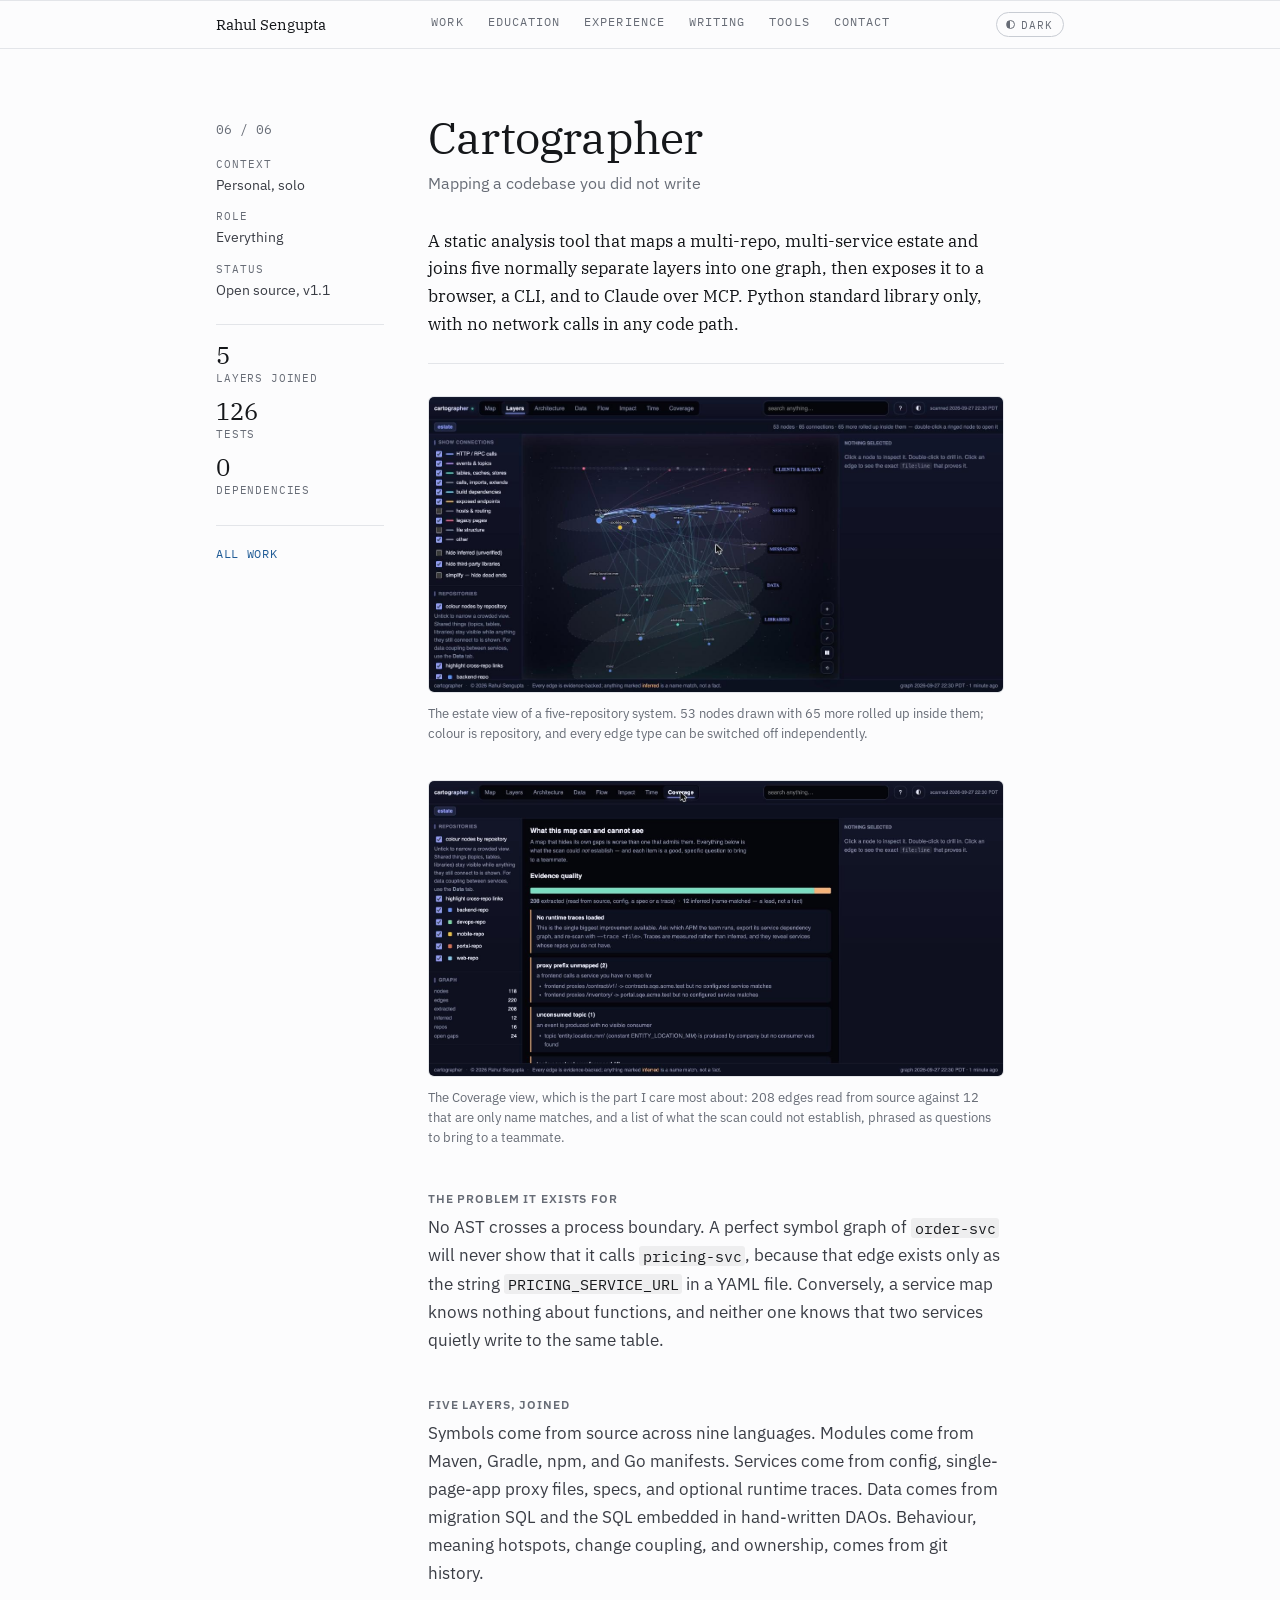
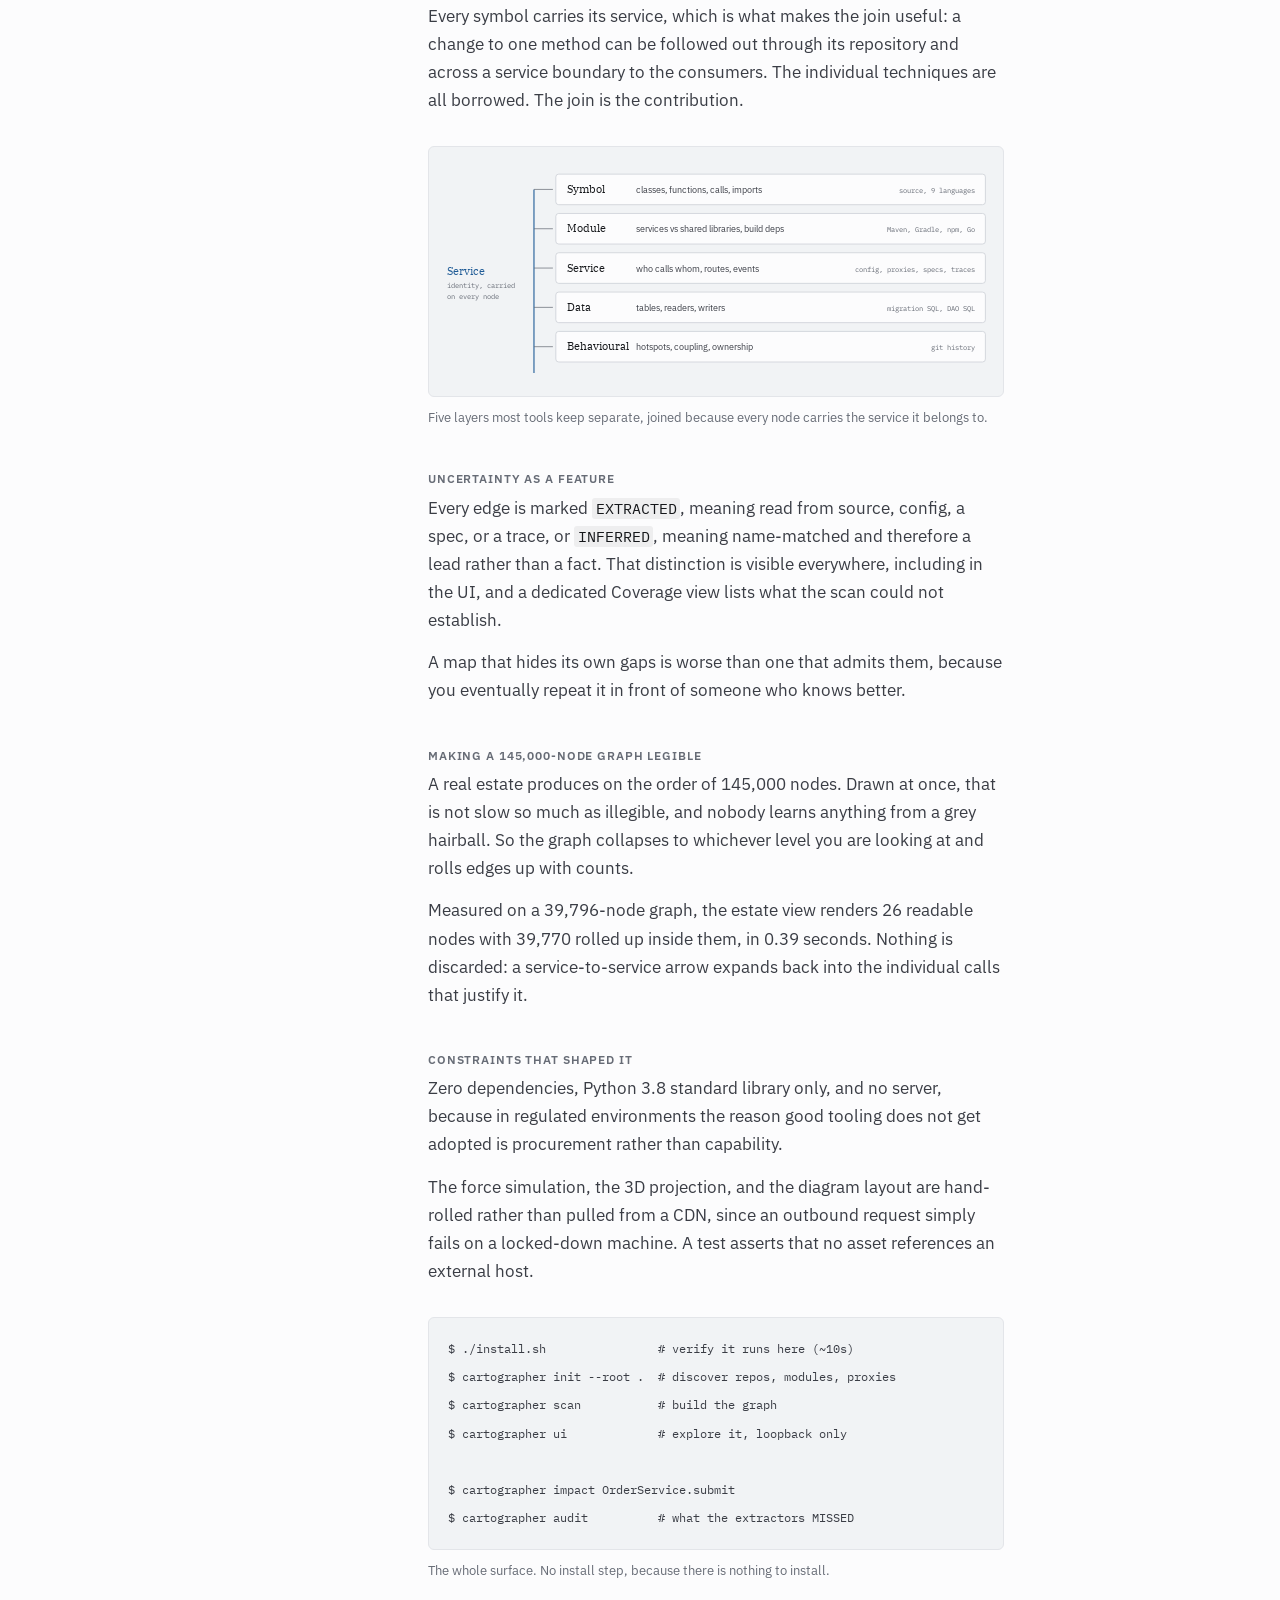
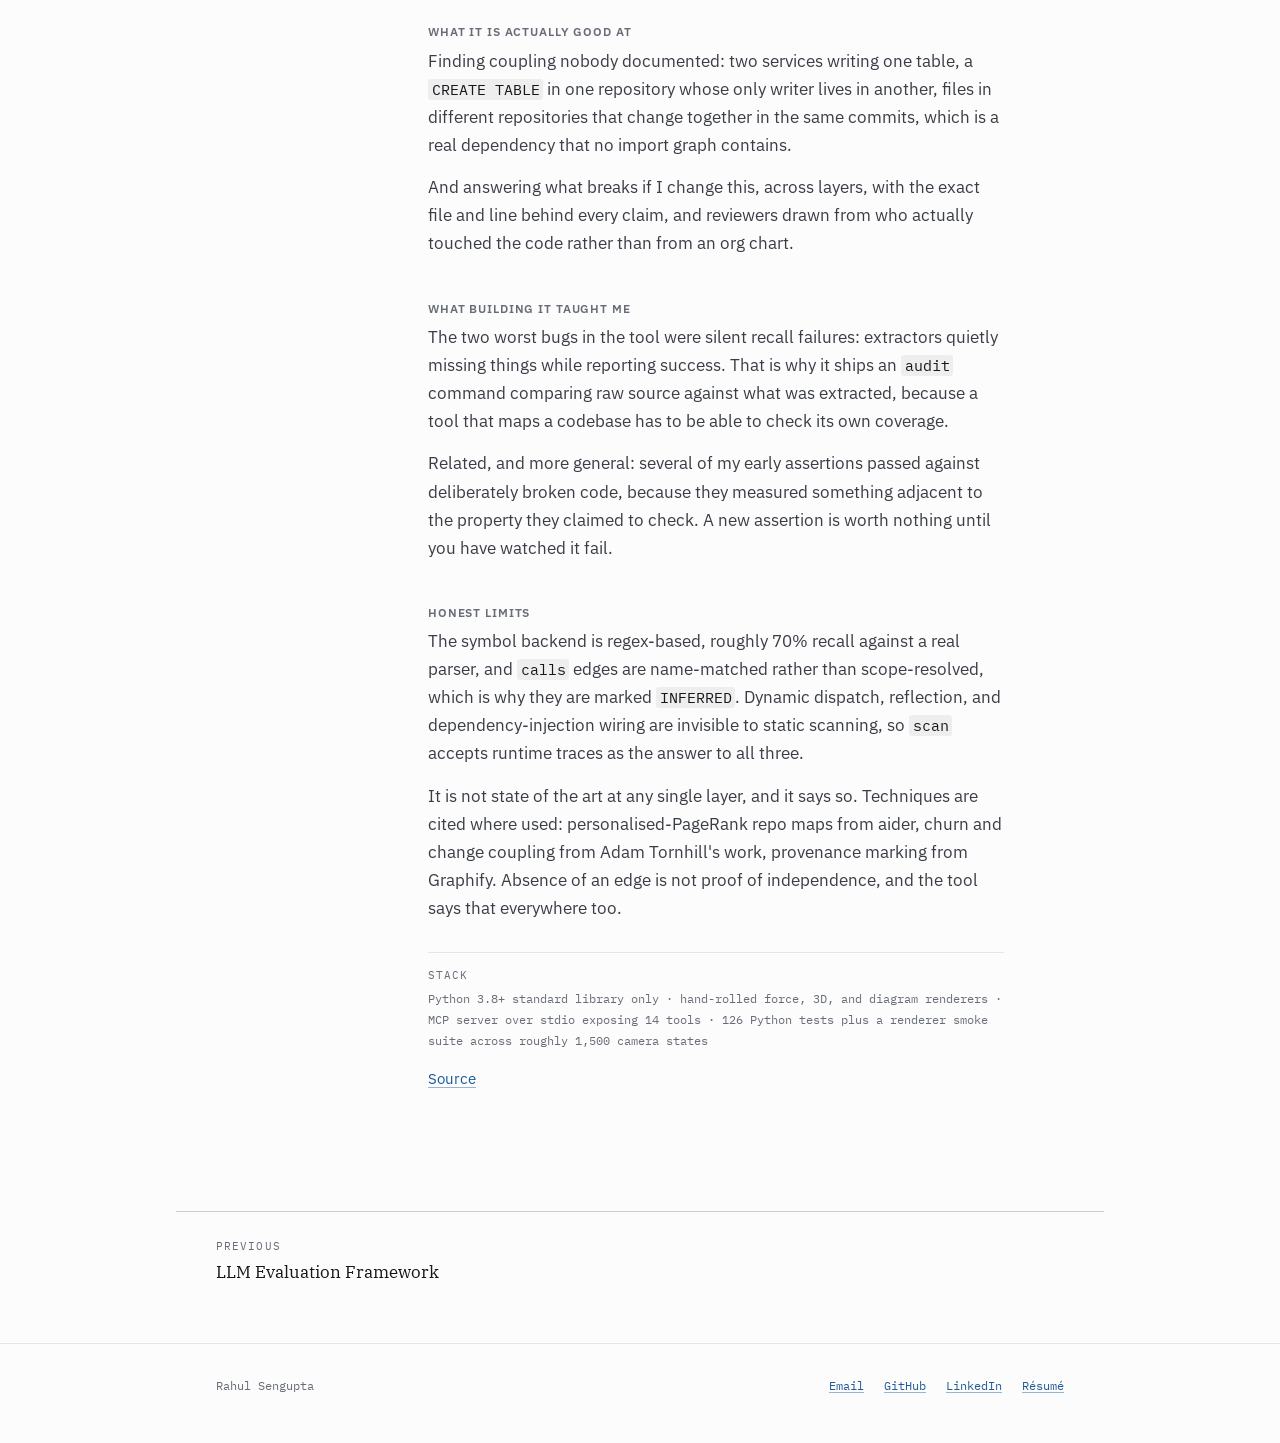
==== commit e1208ad1: "added Chassis project" ====
--- a/projects/cartographer.html
+++ b/projects/cartographer.html
@@ -134,9 +134,9 @@
       </article>
 
       <nav class="wrap pager" aria-label="Other projects">
-        <a class="pager-link pager-prev" href="job-search-agent.html">
+        <a class="pager-link pager-prev" href="llm-evaluation.html">
           <span class="pager-label">Previous</span>
-          <span class="pager-name">Job Search Agent</span>
+          <span class="pager-name">LLM Evaluation Framework</span>
         </a>
         <span></span>
       </nav>
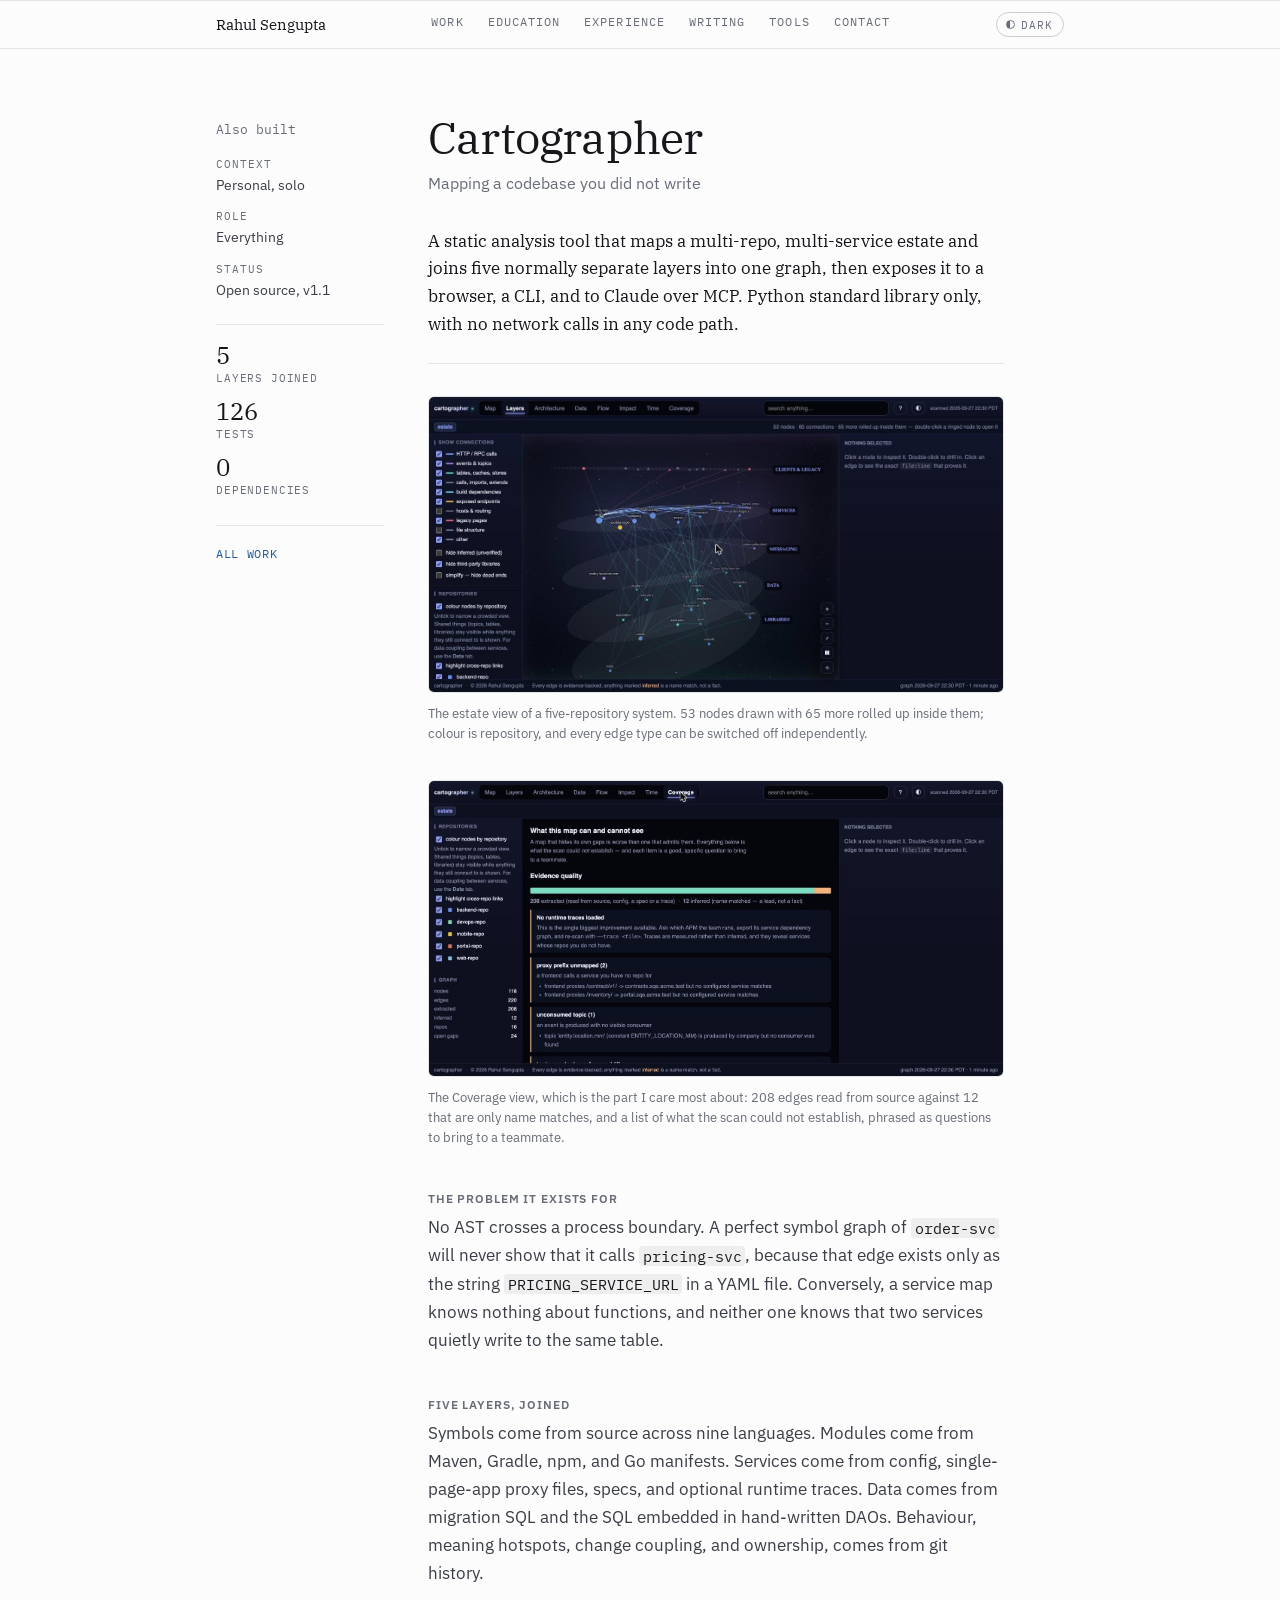
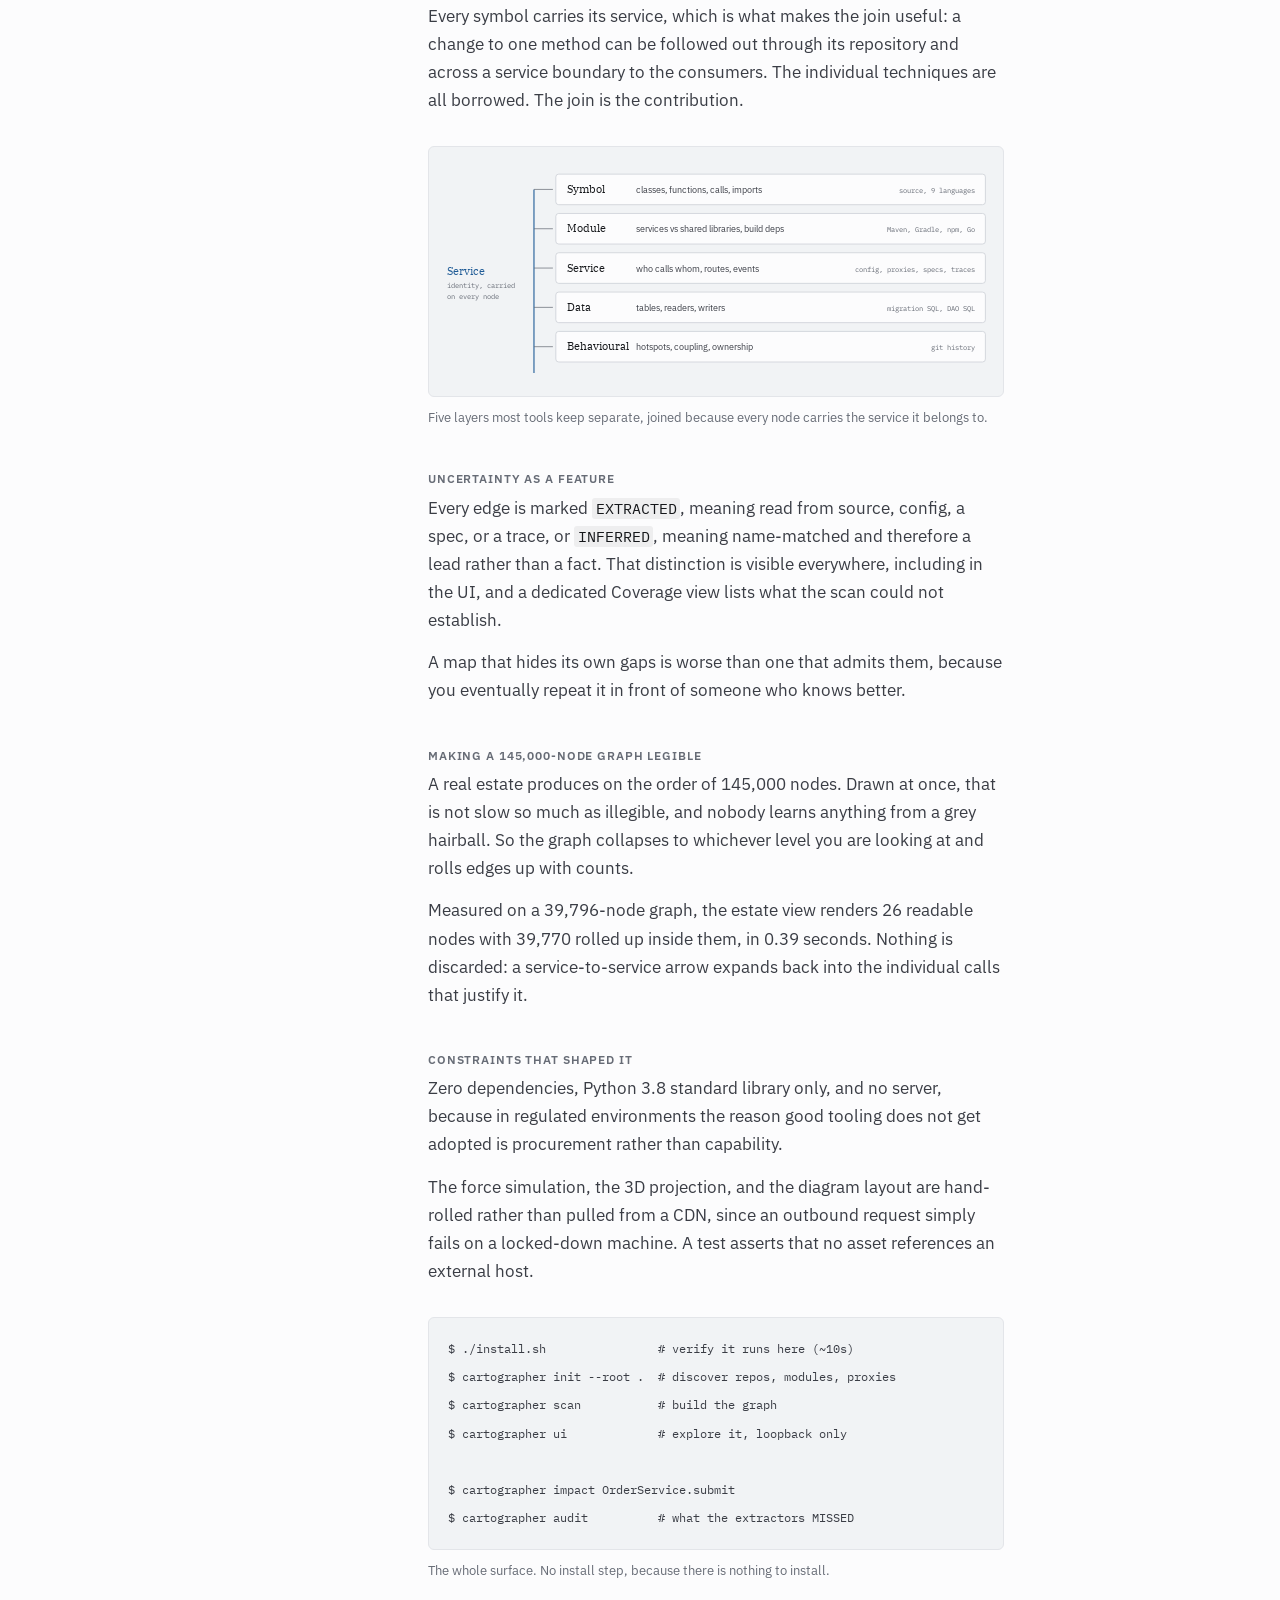
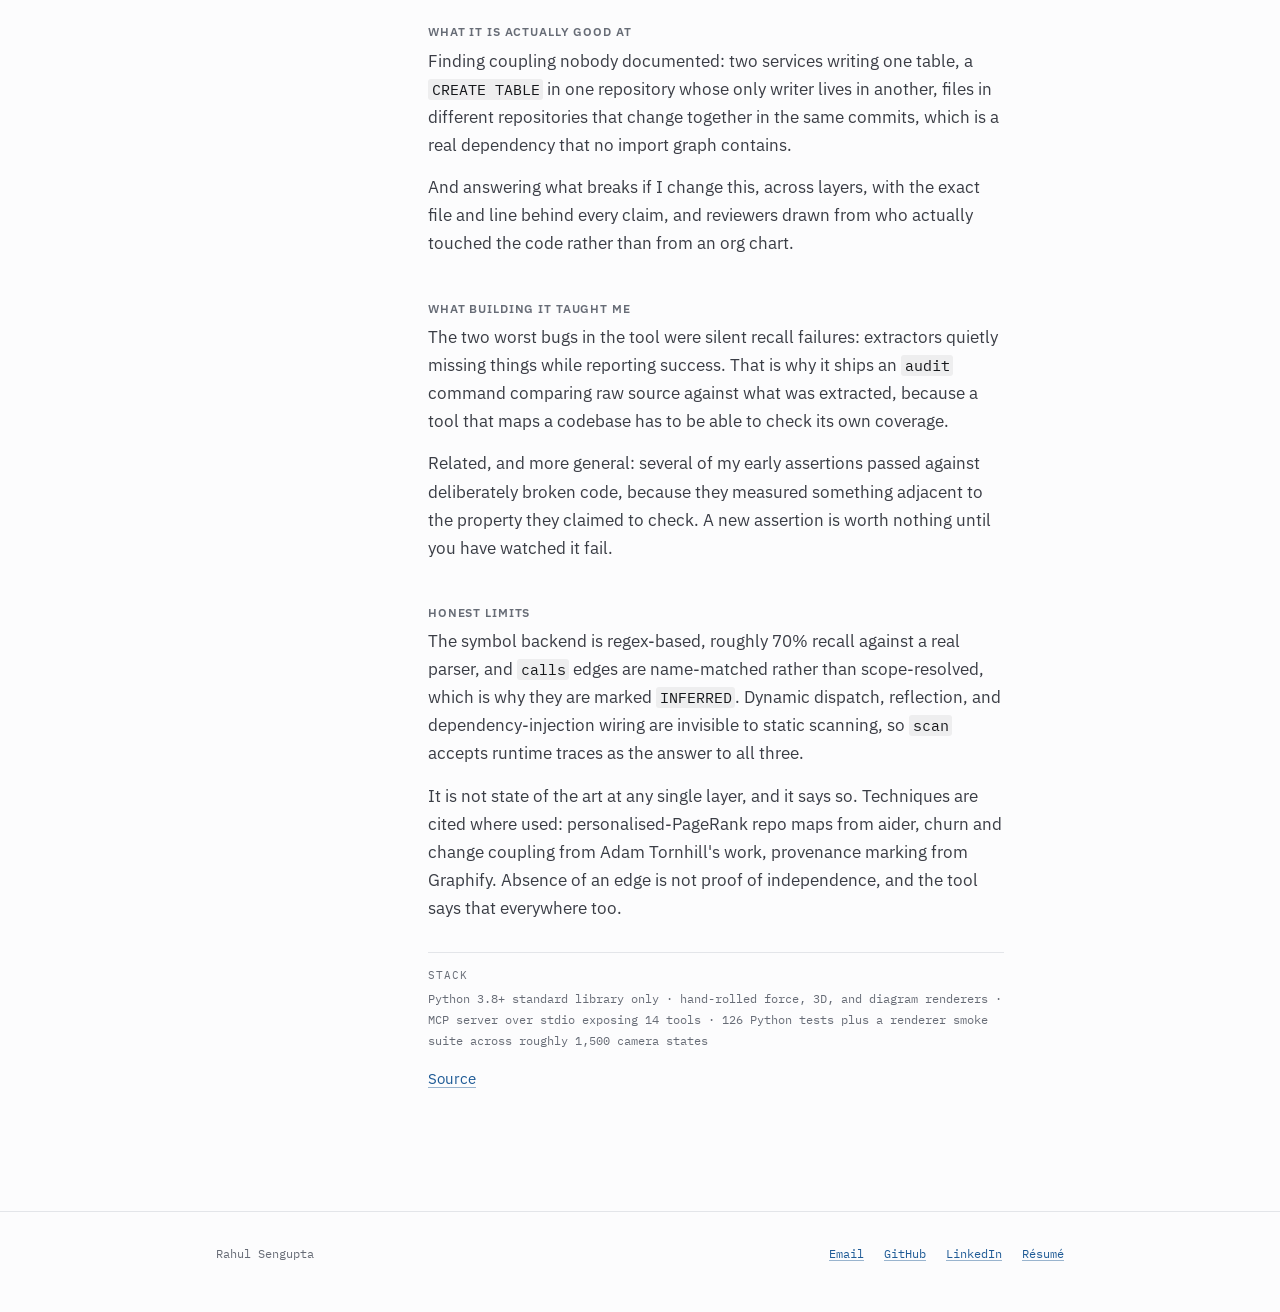
==== commit 1641c94d: "added fantasy edge project" ====
--- a/projects/cartographer.html
+++ b/projects/cartographer.html
@@ -47,7 +47,7 @@
     <main id="main">
       <article class="section wrap project project-page">
         <div class="project-aside">
-          <p class="project-index">06 / 06</p>
+          <p class="project-index">Also built</p>
           <dl class="facts">
             <div><dt>Context</dt><dd>Personal, solo</dd></div>
             <div><dt>Role</dt><dd>Everything</dd></div>
@@ -133,13 +133,6 @@
         </div>
       </article>
 
-      <nav class="wrap pager" aria-label="Other projects">
-        <a class="pager-link pager-prev" href="llm-evaluation.html">
-          <span class="pager-label">Previous</span>
-          <span class="pager-name">LLM Evaluation Framework</span>
-        </a>
-        <span></span>
-      </nav>
     </main>
 
     <footer class="site-footer">
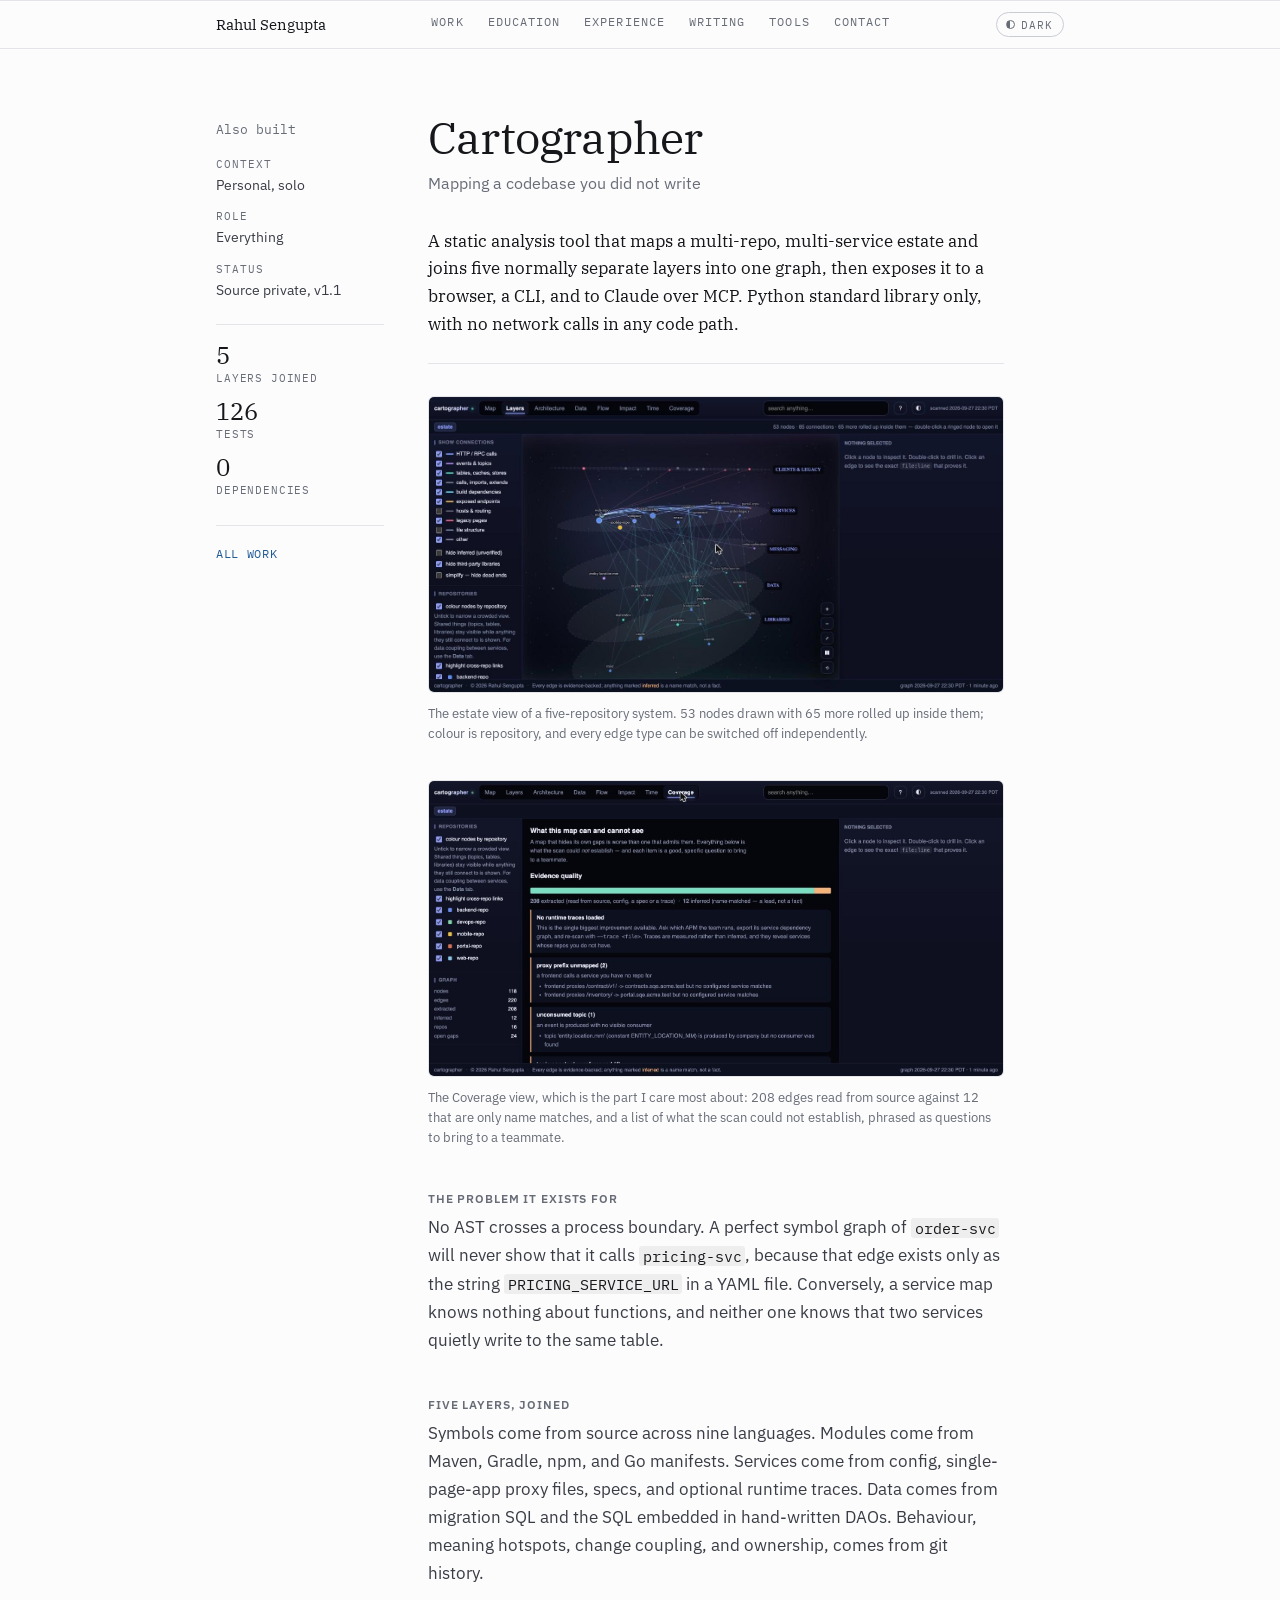
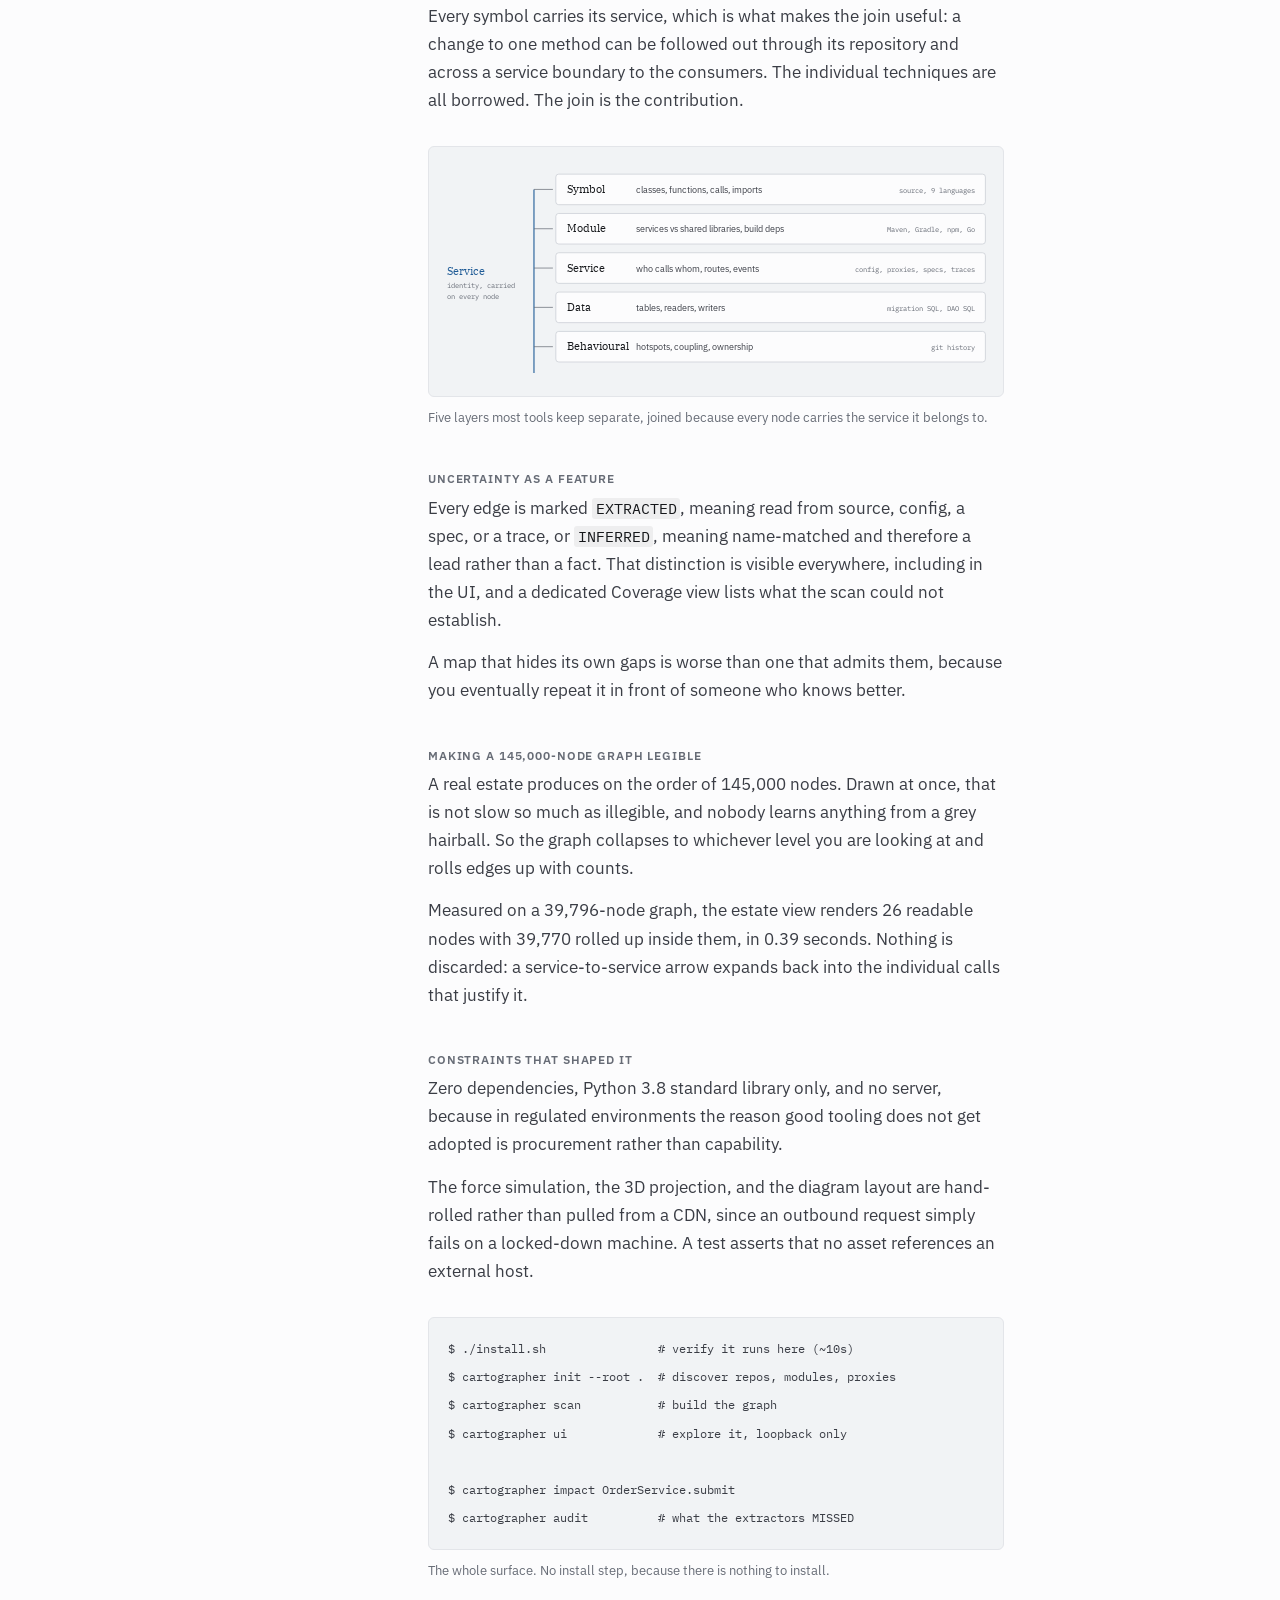
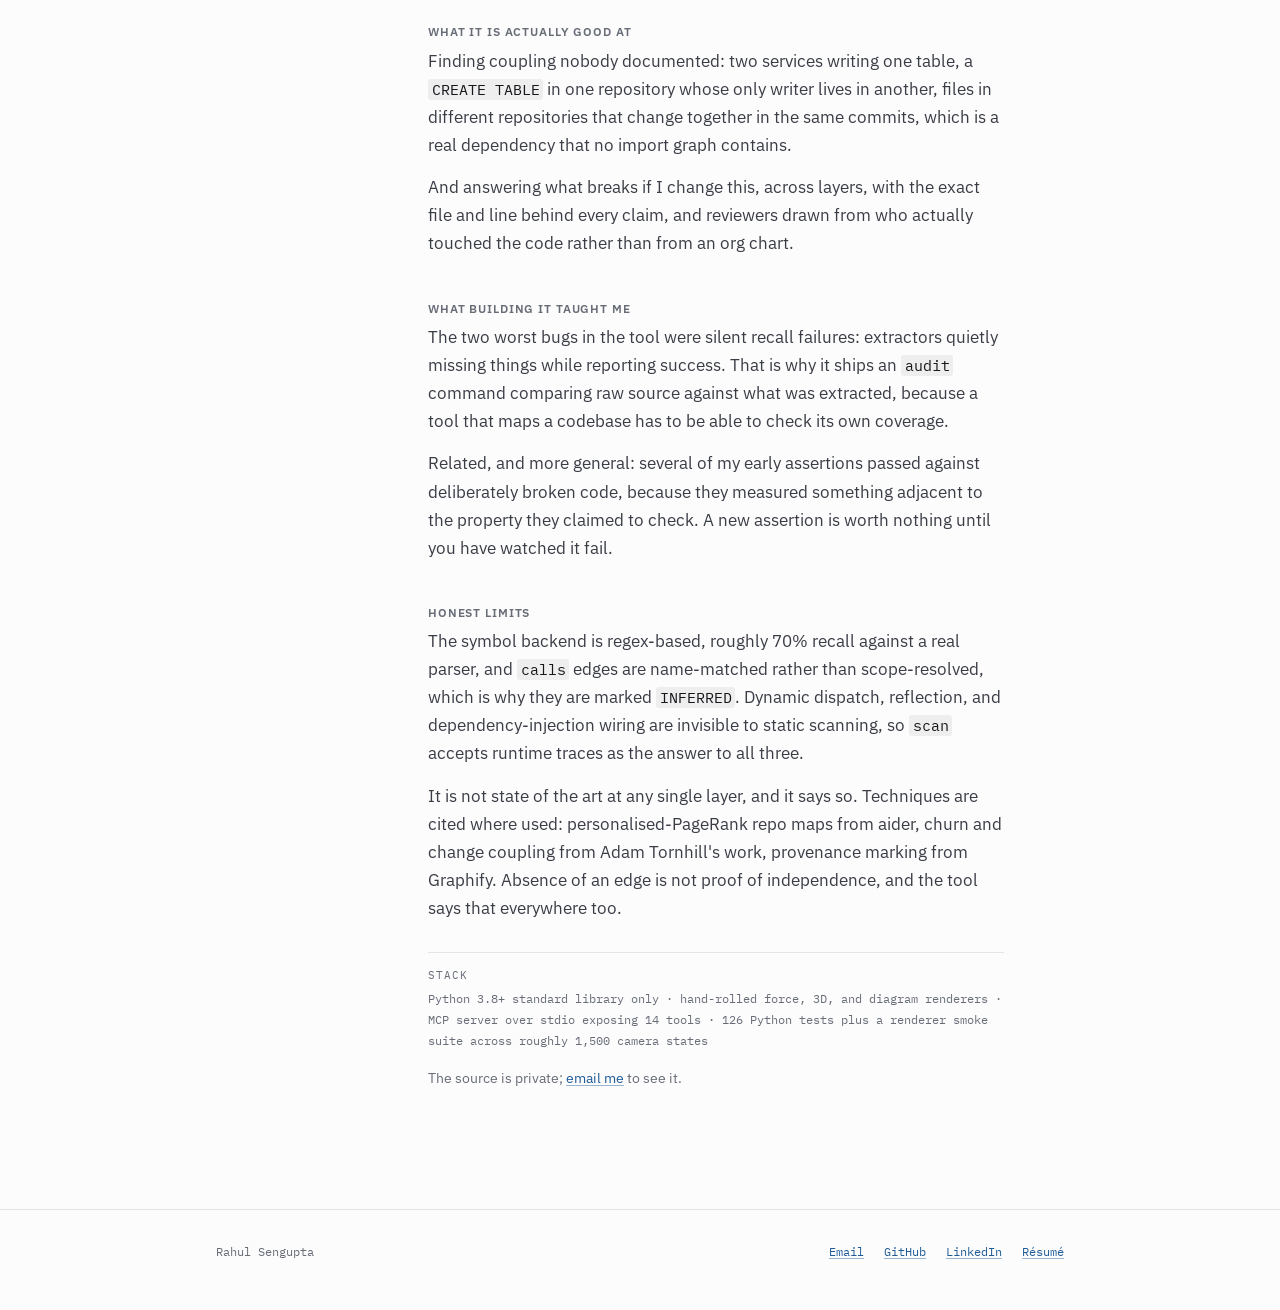
==== commit 75c5c5b3: "Private repositories: say so, with the code on request, instead of linking them" ====
--- a/projects/cartographer.html
+++ b/projects/cartographer.html
@@ -51,7 +51,7 @@
           <dl class="facts">
             <div><dt>Context</dt><dd>Personal, solo</dd></div>
             <div><dt>Role</dt><dd>Everything</dd></div>
-            <div><dt>Status</dt><dd>Open source, v1.1</dd></div>
+            <div><dt>Status</dt><dd>Source private, v1.1</dd></div>
           </dl>
           <dl class="keyfigs">
             <div><dt>5</dt><dd>layers joined</dd></div>
@@ -128,7 +128,7 @@
 
           <p class="stack"><span class="stack-label">Stack</span> Python 3.8+ standard library only &middot; hand-rolled force, 3D, and diagram renderers &middot; MCP server over stdio exposing 14 tools &middot; 126 Python tests plus a renderer smoke suite across roughly 1,500 camera states</p>
             <p class="project-links">
-              <a href="https://github.com/rahul-sg/codebase-cartographer" target="_blank" rel="noopener">Source</a>
+              <span class="note">The source is private; <a href="mailto:rahul_sen_gupta@yahoo.com?subject=Code%20for%20Cartographer">email me</a> to see it.</span>
             </p>
         </div>
       </article>
--- a/styles.css
+++ b/styles.css
@@ -477,6 +477,17 @@
   white-space: nowrap;
 }
 
+/* A private repository's note, where its Source link was. */
+.minor-list dd .note {
+  margin-left: 0.15rem;
+  white-space: nowrap;
+}
+
+.minor-list dd .note a {
+  margin-left: 0;
+  font-size: inherit;
+}
+
 /* ── Experience ───────────────────────────────────────────────────────────── */
 .role-dates {
   margin: 0.4rem 0 0;
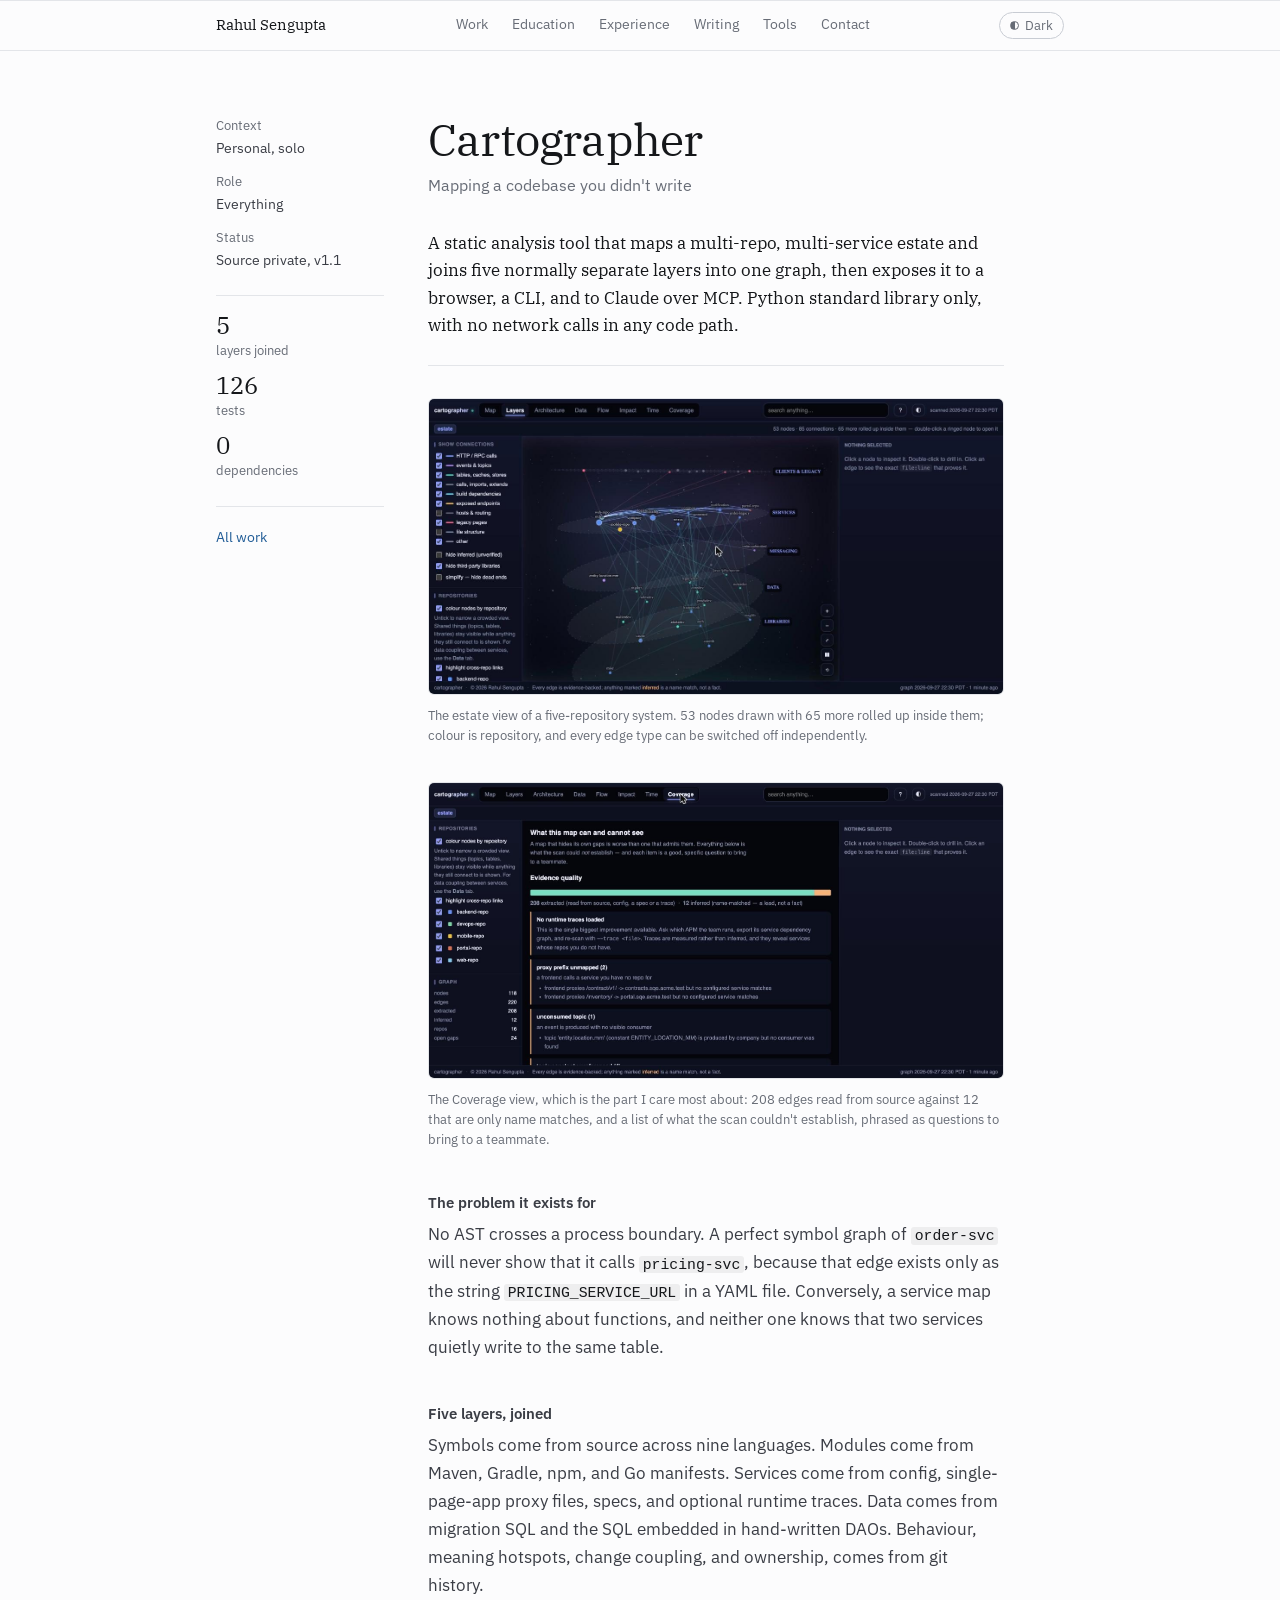
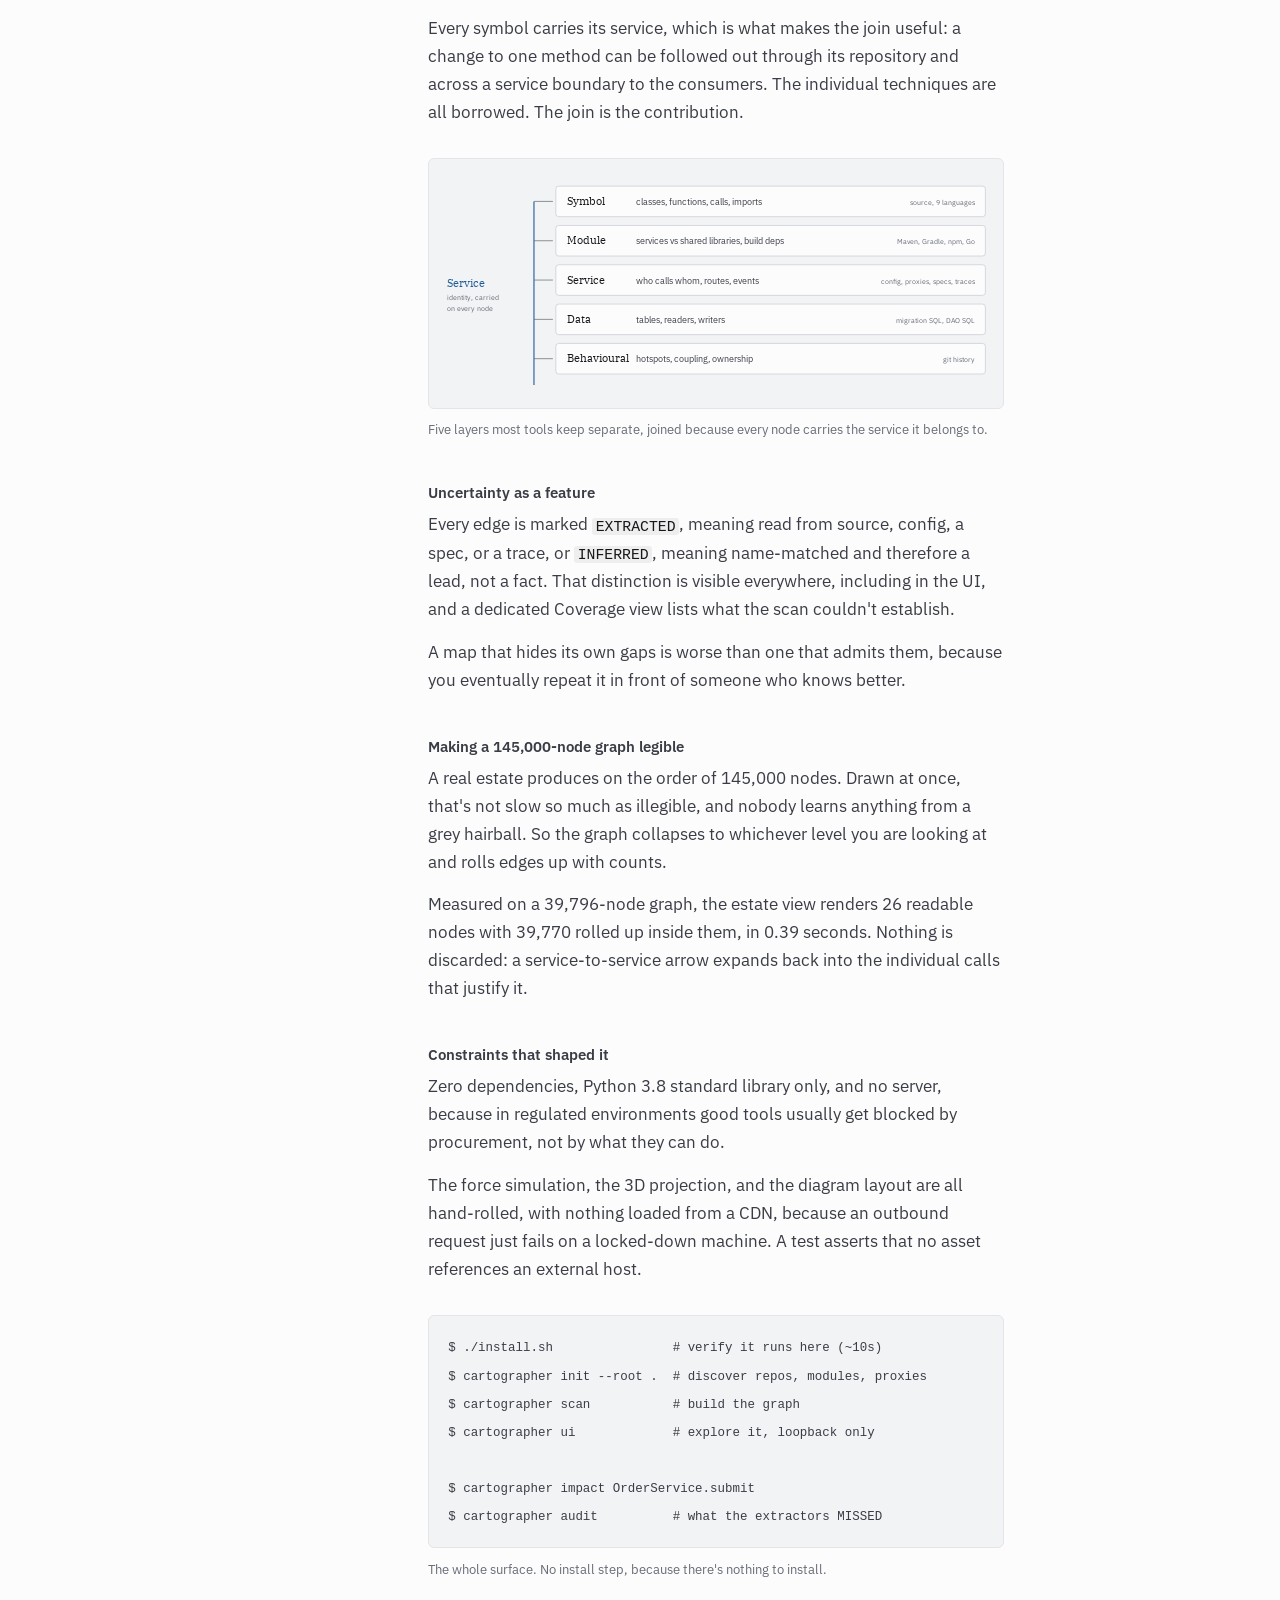
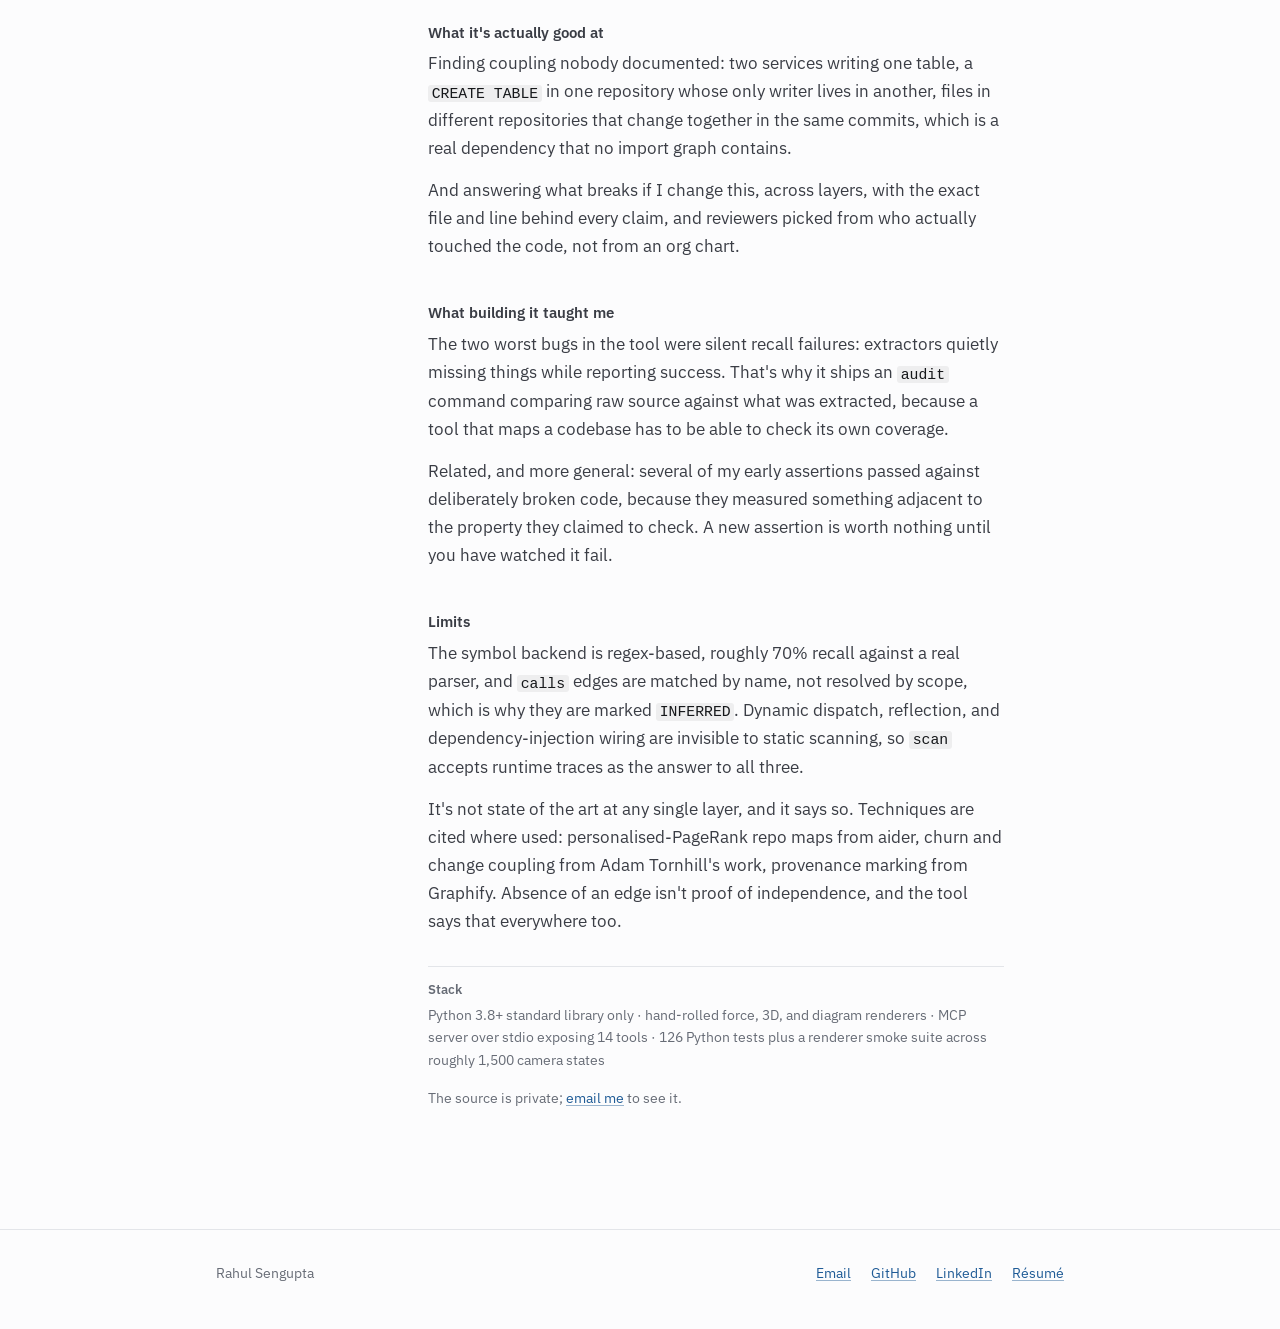
==== commit d20ecfc5: "plainer writing, two fonts, a lighter homepage, and Knock Every 'rather than' rewritten, contraction" ====
--- a/projects/cartographer.html
+++ b/projects/cartographer.html
@@ -8,7 +8,7 @@
     <meta property="og:type" content="website" />
     <meta property="og:title" content="Cartographer &middot; Rahul Sengupta" />
     <meta property="og:description" content="A dependency-free static analysis tool that joins symbol, module, service, data, and behavioural layers of a multi-repo estate into one graph." />
-    <meta property="og:image" content="../images/og-card.png" />
+    <meta property="og:image" content="https://rahul-sg.github.io/portfolio-website/images/og-card.png?v=2" />
     <meta name="twitter:card" content="summary_large_image" />
     <link rel="icon" type="image/svg+xml" href="../favicon.svg?v=11" />
     <link rel="icon" type="image/x-icon" href="../favicon.ico?v=11" />
@@ -16,7 +16,7 @@
     <link rel="apple-touch-icon" sizes="180x180" href="../apple-touch-icon.png?v=11" />
     <link rel="preconnect" href="https://fonts.googleapis.com" />
     <link rel="preconnect" href="https://fonts.gstatic.com" crossorigin />
-    <link href="https://fonts.googleapis.com/css2?family=IBM+Plex+Mono:wght@400;500&family=IBM+Plex+Sans:wght@400;500;600&family=IBM+Plex+Serif:wght@400;500;600&display=swap" rel="stylesheet" />
+    <link href="https://fonts.googleapis.com/css2?family=IBM+Plex+Sans:wght@400;500;600&family=IBM+Plex+Serif:wght@400;500;600&display=swap" rel="stylesheet" />
     <link rel="stylesheet" href="../styles.css?v=11" />
     <script>
       // Applied before first paint so a returning dark-mode reader never sees a flash.
@@ -47,7 +47,6 @@
     <main id="main">
       <article class="section wrap project project-page">
         <div class="project-aside">
-          <p class="project-index">Also built</p>
           <dl class="facts">
             <div><dt>Context</dt><dd>Personal, solo</dd></div>
             <div><dt>Role</dt><dd>Everything</dd></div>
@@ -64,7 +63,7 @@
         <div class="project-body">
           <header class="page-head">
             <h1>Cartographer</h1>
-            <p class="page-sub">Mapping a codebase you did not write</p>
+            <p class="page-sub">Mapping a codebase you didn't write</p>
           </header>
 
           <p class="lead">A static analysis tool that maps a multi-repo, multi-service estate and joins five normally separate layers into one graph, then exposes it to a browser, a CLI, and to Claude over MCP. Python standard library only, with no network calls in any code path.</p>
@@ -78,7 +77,7 @@
             <a href="../images/cartographer-coverage.jpg" target="_blank" rel="noopener">
               <img src="../images/cartographer-coverage.jpg" alt="The Coverage view, which is the part I care most about: 208 edges read from source against 12 that are only name matches, and a list of what the scan could not establish, phrased as questions to bring to a teammate." loading="lazy" />
             </a>
-            <figcaption>The Coverage view, which is the part I care most about: 208 edges read from source against 12 that are only name matches, and a list of what the scan could not establish, phrased as questions to bring to a teammate.</figcaption>
+            <figcaption>The Coverage view, which is the part I care most about: 208 edges read from source against 12 that are only name matches, and a list of what the scan couldn't establish, phrased as questions to bring to a teammate.</figcaption>
           </figure>
 
             <h2>The problem it exists for</h2>
@@ -93,16 +92,16 @@
             </figure>
 
             <h2>Uncertainty as a feature</h2>
-            <p>Every edge is marked <code>EXTRACTED</code>, meaning read from source, config, a spec, or a trace, or <code>INFERRED</code>, meaning name-matched and therefore a lead rather than a fact. That distinction is visible everywhere, including in the UI, and a dedicated Coverage view lists what the scan could not establish.</p>
+            <p>Every edge is marked <code>EXTRACTED</code>, meaning read from source, config, a spec, or a trace, or <code>INFERRED</code>, meaning name-matched and therefore a lead, not a fact. That distinction is visible everywhere, including in the UI, and a dedicated Coverage view lists what the scan couldn't establish.</p>
             <p>A map that hides its own gaps is worse than one that admits them, because you eventually repeat it in front of someone who knows better.</p>
 
             <h2>Making a 145,000-node graph legible</h2>
-            <p>A real estate produces on the order of 145,000 nodes. Drawn at once, that is not slow so much as illegible, and nobody learns anything from a grey hairball. So the graph collapses to whichever level you are looking at and rolls edges up with counts.</p>
+            <p>A real estate produces on the order of 145,000 nodes. Drawn at once, that's not slow so much as illegible, and nobody learns anything from a grey hairball. So the graph collapses to whichever level you are looking at and rolls edges up with counts.</p>
             <p>Measured on a 39,796-node graph, the estate view renders 26 readable nodes with 39,770 rolled up inside them, in 0.39 seconds. Nothing is discarded: a service-to-service arrow expands back into the individual calls that justify it.</p>
 
             <h2>Constraints that shaped it</h2>
-            <p>Zero dependencies, Python 3.8 standard library only, and no server, because in regulated environments the reason good tooling does not get adopted is procurement rather than capability.</p>
-            <p>The force simulation, the 3D projection, and the diagram layout are hand-rolled rather than pulled from a CDN, since an outbound request simply fails on a locked-down machine. A test asserts that no asset references an external host.</p>
+            <p>Zero dependencies, Python 3.8 standard library only, and no server, because in regulated environments good tools usually get blocked by procurement, not by what they can do.</p>
+            <p>The force simulation, the 3D projection, and the diagram layout are all hand-rolled, with nothing loaded from a CDN, because an outbound request just fails on a locked-down machine. A test asserts that no asset references an external host.</p>
             <figure class="code-figure">
               <pre><code>$ ./install.sh                # verify it runs here (~10s)
 $ cartographer init --root .  # discover repos, modules, proxies
@@ -111,20 +110,20 @@
 
 $ cartographer impact OrderService.submit
 $ cartographer audit          # what the extractors MISSED</code></pre>
-              <figcaption>The whole surface. No install step, because there is nothing to install.</figcaption>
+              <figcaption>The whole surface. No install step, because there's nothing to install.</figcaption>
             </figure>
 
-            <h2>What it is actually good at</h2>
+            <h2>What it's actually good at</h2>
             <p>Finding coupling nobody documented: two services writing one table, a <code>CREATE TABLE</code> in one repository whose only writer lives in another, files in different repositories that change together in the same commits, which is a real dependency that no import graph contains.</p>
-            <p>And answering what breaks if I change this, across layers, with the exact file and line behind every claim, and reviewers drawn from who actually touched the code rather than from an org chart.</p>
+            <p>And answering what breaks if I change this, across layers, with the exact file and line behind every claim, and reviewers picked from who actually touched the code, not from an org chart.</p>
 
             <h2>What building it taught me</h2>
-            <p>The two worst bugs in the tool were silent recall failures: extractors quietly missing things while reporting success. That is why it ships an <code>audit</code> command comparing raw source against what was extracted, because a tool that maps a codebase has to be able to check its own coverage.</p>
+            <p>The two worst bugs in the tool were silent recall failures: extractors quietly missing things while reporting success. That's why it ships an <code>audit</code> command comparing raw source against what was extracted, because a tool that maps a codebase has to be able to check its own coverage.</p>
             <p>Related, and more general: several of my early assertions passed against deliberately broken code, because they measured something adjacent to the property they claimed to check. A new assertion is worth nothing until you have watched it fail.</p>
 
-            <h2>Honest limits</h2>
-            <p>The symbol backend is regex-based, roughly 70% recall against a real parser, and <code>calls</code> edges are name-matched rather than scope-resolved, which is why they are marked <code>INFERRED</code>. Dynamic dispatch, reflection, and dependency-injection wiring are invisible to static scanning, so <code>scan</code> accepts runtime traces as the answer to all three.</p>
-            <p>It is not state of the art at any single layer, and it says so. Techniques are cited where used: personalised-PageRank repo maps from aider, churn and change coupling from Adam Tornhill's work, provenance marking from Graphify. Absence of an edge is not proof of independence, and the tool says that everywhere too.</p>
+            <h2>Limits</h2>
+            <p>The symbol backend is regex-based, roughly 70% recall against a real parser, and <code>calls</code> edges are matched by name, not resolved by scope, which is why they are marked <code>INFERRED</code>. Dynamic dispatch, reflection, and dependency-injection wiring are invisible to static scanning, so <code>scan</code> accepts runtime traces as the answer to all three.</p>
+            <p>It's not state of the art at any single layer, and it says so. Techniques are cited where used: personalised-PageRank repo maps from aider, churn and change coupling from Adam Tornhill's work, provenance marking from Graphify. Absence of an edge isn't proof of independence, and the tool says that everywhere too.</p>
 
           <p class="stack"><span class="stack-label">Stack</span> Python 3.8+ standard library only &middot; hand-rolled force, 3D, and diagram renderers &middot; MCP server over stdio exposing 14 tools &middot; 126 Python tests plus a renderer smoke suite across roughly 1,500 camera states</p>
             <p class="project-links">
--- a/styles.css
+++ b/styles.css
@@ -10,7 +10,7 @@
      and distinct from the brand faces the AI labs use. */
   --serif: "IBM Plex Serif", Georgia, "Times New Roman", serif;
   --sans: "IBM Plex Sans", -apple-system, BlinkMacSystemFont, "Segoe UI", sans-serif;
-  --mono: "IBM Plex Mono", ui-monospace, "SFMono-Regular", Menlo, monospace;
+  --mono: ui-monospace, "SFMono-Regular", Menlo, Consolas, monospace;
 
   /* Layout */
   --wrap: 58rem;
@@ -139,11 +139,13 @@
   padding-bottom: clamp(2rem, 4vw, 2.75rem);
 }
 
+/* The name and the links share a line; the links drop under the name when it runs out of room. */
 .masthead-inner {
-  display: grid;
-  grid-template-columns: minmax(0, 1fr) clamp(11rem, 20vw, 14rem);
-  align-items: start;
-  gap: clamp(1.5rem, 4vw, 3.5rem);
+  display: flex;
+  flex-wrap: wrap;
+  align-items: baseline;
+  justify-content: space-between;
+  gap: 0.75rem 2rem;
 }
 
 .portrait {
@@ -159,10 +161,6 @@
   border: 1px solid var(--rule);
 }
 
-.masthead-text {
-  min-width: 0;
-}
-
 h1 {
   margin: 0;
   font-family: var(--serif);
@@ -173,67 +171,31 @@
   color: var(--ink);
 }
 
-.standfirst {
-  margin: 0.85rem 0 0;
-  max-width: 34rem;
-  font-family: var(--serif);
-  font-size: 1.18rem;
-  line-height: 1.55;
-  color: var(--ink-2);
-}
-
-/* Contact is the masthead's right column. Links stack rather than run across. */
-.masthead-contact {
-  margin-top: 0.5rem;
-}
-
-.panel-label {
-  margin: 0 0 0.6rem;
-  font-family: var(--mono);
-  font-size: 0.64rem;
-  letter-spacing: 0.13em;
-  text-transform: uppercase;
-  color: var(--ink-3);
-}
-
 .masthead-links {
   display: flex;
-  flex-direction: column;
-  gap: 0.4rem;
+  flex-wrap: wrap;
+  gap: 0.4rem 1.4rem;
   margin: 0;
   padding: 0;
   list-style: none;
   font-size: 0.93rem;
 }
 
-/* The facts run the full width under both columns, which ties the two sides
-   together and keeps the masthead from growing a hole in the middle. */
-.masthead-facts {
-  display: grid;
-  grid-template-columns: repeat(3, minmax(0, 1fr));
-  gap: 1rem 2rem;
-  margin: 0;
-  padding-top: 1.2rem;
-  border-top: 1px solid var(--rule);
-}
-
-.masthead-facts-wrap {
-  margin-top: clamp(1.75rem, 4vw, 2.5rem);
-}
-
-.masthead-facts dt {
-  font-family: var(--mono);
-  font-size: 0.64rem;
-  letter-spacing: 0.13em;
-  text-transform: uppercase;
-  color: var(--ink-3);
-}
-
-.masthead-facts dd {
-  margin: 0.25rem 0 0;
-  font-size: 0.95rem;
-  line-height: 1.4;
+/* Who this is, in a couple of plain sentences, before the work. */
+.intro {
+  margin-top: clamp(1.25rem, 3vw, 1.75rem);
+}
+
+.intro p {
+  max-width: var(--measure);
+  margin: 0 0 0.7rem;
+  font-size: 1.12rem;
+  line-height: 1.6;
   color: var(--ink-2);
+}
+
+.intro p:last-child {
+  margin-bottom: 0;
 }
 
 /* ── Sub-navigation ───────────────────────────────────────────────────────── */
@@ -255,10 +217,8 @@
 }
 
 .subnav a {
-  font-family: var(--mono);
-  font-size: 0.74rem;
-  letter-spacing: 0.09em;
-  text-transform: uppercase;
+  font-family: var(--sans);
+  font-size: 0.9rem;
   color: var(--ink-3);
   text-decoration: none;
 }
@@ -271,22 +231,16 @@
 /* ── Sections ─────────────────────────────────────────────────────────────── */
 .section {
   padding-block: clamp(2.5rem, 5.5vw, 4rem);
-}
-
-#about {
-  padding-bottom: clamp(1.5rem, 3vw, 2.25rem);
 }
 
 .section-title {
   margin: 0 0 2.25rem;
   padding-bottom: 0.55rem;
   border-bottom: 1px solid var(--rule-2);
-  font-family: var(--mono);
-  font-weight: 500;
-  font-size: 0.76rem;
-  letter-spacing: 0.16em;
-  text-transform: uppercase;
-  color: var(--ink-3);
+  font-family: var(--sans);
+  font-weight: 600;
+  font-size: 1rem;
+  color: var(--ink-2);
 }
 
 .prose {
@@ -325,13 +279,6 @@
   align-self: start;
 }
 
-.project-index {
-  margin: 0.35rem 0 1rem;
-  font-family: var(--mono);
-  font-size: 0.8rem;
-  color: var(--ink-3);
-}
-
 .facts {
   margin: 0;
 }
@@ -341,10 +288,8 @@
 }
 
 .facts dt {
-  font-family: var(--mono);
-  font-size: 0.66rem;
-  letter-spacing: 0.1em;
-  text-transform: uppercase;
+  font-family: var(--sans);
+  font-size: 0.8rem;
   color: var(--ink-3);
 }
 
@@ -383,10 +328,8 @@
   margin: 1.9rem 0 0.3rem;
   font-family: var(--sans);
   font-weight: 600;
-  font-size: 0.78rem;
-  letter-spacing: 0.07em;
-  text-transform: uppercase;
-  color: var(--ink-3);
+  font-size: 0.95rem;
+  color: var(--ink-2);
 }
 
 .project-body p:not([class]) {
@@ -420,17 +363,16 @@
   margin: 1.9rem 0 0;
   padding-top: 0.85rem;
   border-top: 1px solid var(--rule);
-  font-family: var(--mono);
-  font-size: 0.78rem;
-  line-height: 1.7;
+  font-family: var(--sans);
+  font-size: 0.88rem;
+  line-height: 1.6;
   color: var(--ink-3);
 }
 
 .stack-label {
   display: block;
-  font-size: 0.66rem;
-  letter-spacing: 0.1em;
-  text-transform: uppercase;
+  font-size: 0.8rem;
+  font-weight: 600;
   color: var(--ink-3);
   margin-bottom: 0.2rem;
 }
@@ -451,13 +393,10 @@
 
 /* ── Also built ───────────────────────────────────────────────────────────── */
 .minor-list {
-  margin: 0;
-}
-
-.minor-list > div + div {
-  margin-top: 1.5rem;
-  padding-top: 1.5rem;
-  border-top: 1px solid var(--rule);
+  display: grid;
+  grid-template-columns: repeat(2, minmax(0, 1fr));
+  gap: 1.9rem var(--gap);
+  margin: 0;
 }
 
 .minor-list dt {
@@ -472,14 +411,11 @@
 }
 
 .minor-list dd a {
-  margin-left: 0.15rem;
   font-size: 0.92rem;
   white-space: nowrap;
 }
 
-/* A private repository's note, where its Source link was. */
 .minor-list dd .note {
-  margin-left: 0.15rem;
   white-space: nowrap;
 }
 
@@ -488,12 +424,24 @@
   font-size: inherit;
 }
 
+/* An entry's links sit on a line of their own, like the rows above. */
+.minor-links {
+  display: flex;
+  flex-wrap: wrap;
+  align-items: baseline;
+  gap: 0.25rem 1.1rem;
+  margin-top: 0.45rem;
+}
+
+#also .prose {
+  max-width: none;
+}
+
 /* ── Experience ───────────────────────────────────────────────────────────── */
 .role-dates {
   margin: 0.4rem 0 0;
-  font-family: var(--mono);
-  font-size: 0.74rem;
-  letter-spacing: 0.01em;
+  font-family: var(--sans);
+  font-size: 0.85rem;
   color: var(--ink-3);
 }
 
@@ -503,18 +451,9 @@
   color: var(--ink-3);
 }
 
-.role ul {
-  margin: 0.95rem 0 0;
-  padding-left: 1.1rem;
-}
-
-.role li {
-  margin-bottom: 0.5rem;
+.project-body .role-summary {
+  margin: 0.7rem 0 0;
   font-size: 0.99rem;
-}
-
-.role li::marker {
-  color: var(--rule-2);
 }
 
 /* ── Tools ────────────────────────────────────────────────────────────────── */
@@ -541,12 +480,11 @@
 }
 
 .tools-list dt {
-  font-family: var(--mono);
-  font-size: 0.7rem;
-  letter-spacing: 0.1em;
-  text-transform: uppercase;
-  color: var(--ink-3);
-  padding-top: 0.22rem;
+  font-family: var(--sans);
+  font-size: 0.85rem;
+  font-weight: 600;
+  color: var(--ink-2);
+  padding-top: 0.12rem;
 }
 
 .tools-list dd {
@@ -594,8 +532,8 @@
 
 .site-footer p {
   margin: 0;
-  font-family: var(--mono);
-  font-size: 0.74rem;
+  font-family: var(--sans);
+  font-size: 0.85rem;
   color: var(--ink-3);
 }
 
@@ -616,6 +554,24 @@
 }
 
 /* ── Index: the work list ─────────────────────────────────────────────────── */
+/* A row per project: a sentence or two and its links, with the screenshot beside it.
+   The facts, numbers and stack are on each project's own page. */
+.work-item {
+  display: grid;
+  grid-template-columns: minmax(0, 1fr) minmax(0, 21rem);
+  gap: 1rem var(--gap);
+  align-items: start;
+  padding-top: 2rem;
+  margin-top: 2rem;
+  border-top: 1px solid var(--rule);
+}
+
+.work-item:first-of-type {
+  padding-top: 0;
+  margin-top: 0;
+  border-top: none;
+}
+
 .work-item .project-body h3 a {
   color: var(--ink);
   text-decoration-color: transparent;
@@ -625,14 +581,8 @@
   text-decoration-color: var(--rule-2);
 }
 
-.project-body .work-sub {
-  margin: 0.3rem 0 0;
-  font-size: 0.92rem;
-  color: var(--ink-3);
-}
-
 .project-body .work-summary {
-  margin: 1rem 0 0;
+  margin: 0.6rem 0 0;
 }
 
 .work-more {
@@ -640,7 +590,7 @@
 }
 
 /* ── Project detail page ──────────────────────────────────────────────────── */
-/* Outranks `.project:first-of-type`, which zeroes the top padding on the index. */
+/* Outranks `.project:first-of-type`, which would zero its top padding. */
 .project.project-page {
   padding-top: clamp(2.5rem, 5.5vw, 4rem);
   margin-top: 0;
@@ -673,10 +623,8 @@
   margin: 1.6rem 0 0;
   padding-top: 1.1rem;
   border-top: 1px solid var(--rule);
-  font-family: var(--mono);
-  font-size: 0.72rem;
-  letter-spacing: 0.06em;
-  text-transform: uppercase;
+  font-family: var(--sans);
+  font-size: 0.9rem;
 }
 
 .aside-back a {
@@ -715,10 +663,8 @@
 }
 
 .pager-label {
-  font-family: var(--mono);
-  font-size: 0.68rem;
-  letter-spacing: 0.1em;
-  text-transform: uppercase;
+  font-family: var(--sans);
+  font-size: 0.8rem;
   color: var(--ink-3);
 }
 
@@ -749,10 +695,8 @@
 
 .keyfigs dd {
   margin: 0.1rem 0 0;
-  font-family: var(--mono);
-  font-size: 0.66rem;
-  letter-spacing: 0.08em;
-  text-transform: uppercase;
+  font-family: var(--sans);
+  font-size: 0.8rem;
   color: var(--ink-3);
 }
 
@@ -812,9 +756,9 @@
 
 .dg-band {
   fill: var(--ink-3);
-  font-family: var(--mono);
+  font-family: var(--sans);
   font-size: 9.5px;
-  letter-spacing: 0.12em;
+  letter-spacing: 0.06em;
 }
 
 .dg-layer {
@@ -829,7 +773,7 @@
 
 .dg-src {
   fill: var(--ink-3);
-  font-family: var(--mono);
+  font-family: var(--sans);
   font-size: 10px;
 }
 
@@ -918,10 +862,8 @@
   border: 1px solid var(--rule-2);
   border-radius: 999px;
   color: var(--ink-3);
-  font-family: var(--mono);
-  font-size: 0.68rem;
-  letter-spacing: 0.09em;
-  text-transform: uppercase;
+  font-family: var(--sans);
+  font-size: 0.8rem;
   cursor: pointer;
 }
 
@@ -974,7 +916,7 @@
 /* Index thumbnail, sitting under the summary. */
 .work-thumb {
   display: block;
-  margin-top: 1.35rem;
+  margin-top: 0.35rem;
   text-decoration: none;
   line-height: 0;
 }
@@ -993,53 +935,6 @@
   border-color: var(--rule-2);
 }
 
-/* ── Masthead side panel ──────────────────────────────────────────────────── */
-/* ── Intro: prose plus a right rail ───────────────────────────────────────── */
-.intro-grid {
-  display: grid;
-  grid-template-columns: minmax(0, 1fr) clamp(13rem, 24vw, 16.5rem);
-  align-items: start;
-  gap: clamp(1.5rem, 4vw, 3.5rem);
-}
-
-.intro-aside {
-  padding-left: clamp(1.2rem, 2.5vw, 2rem);
-  border-left: 1px solid var(--rule);
-}
-
-.aside-title {
-  margin: 0 0 1.1rem;
-  font-family: var(--mono);
-  font-weight: 500;
-  font-size: 0.68rem;
-  letter-spacing: 0.13em;
-  text-transform: uppercase;
-  color: var(--ink-3);
-}
-
-.aside-list {
-  margin: 0;
-}
-
-.aside-list > div + div {
-  margin-top: 1rem;
-  padding-top: 1rem;
-  border-top: 1px solid var(--rule);
-}
-
-.aside-list dt {
-  font-family: var(--serif);
-  font-size: 1rem;
-  color: var(--ink);
-}
-
-.aside-list dd {
-  margin: 0.15rem 0 0;
-  font-size: 0.85rem;
-  line-height: 1.45;
-  color: var(--ink-3);
-}
-
 /* ── Outside work ─────────────────────────────────────────────────────────── */
 .edu-aside {
   margin: 0;
@@ -1052,14 +947,6 @@
 }
 
 /* Where each tool was actually used. */
-.tools-where {
-  display: block;
-  margin-top: 0.2rem;
-  font-size: 0.83rem;
-  line-height: 1.5;
-  color: var(--ink-3);
-}
-
 /* Dashed container for a loop in a diagram. */
 .dg-loop {
   fill: none;
@@ -1071,18 +958,24 @@
 /* ── Narrow screens: rail collapses into an inline meta row ───────────────── */
 @media (max-width: 52rem) {
   .project,
-  .role {
+  .role,
+  .work-item {
     grid-template-columns: minmax(0, 1fr);
     gap: 0;
+  }
+
+  .work-thumb {
+    margin-top: 1rem;
+  }
+
+  .minor-list {
+    grid-template-columns: minmax(0, 1fr);
+    gap: 1.5rem;
   }
 
   .project-aside {
     position: static;
     margin-bottom: 1.1rem;
-  }
-
-  .project-index {
-    margin: 0 0 0.6rem;
   }
 
   .facts {
@@ -1161,44 +1054,16 @@
     margin-left: 0;
   }
 
-  .masthead-inner,
-  .intro-grid {
-    grid-template-columns: minmax(0, 1fr);
-    gap: 1.5rem;
-  }
-
   /* Once the grid collapses the portrait would otherwise stretch edge to edge. */
   .masthead-inner .portrait {
     width: 132px;
     order: -1;
   }
 
-  .masthead-facts {
-    grid-template-columns: repeat(2, minmax(0, 1fr));
-  }
-
-  .masthead-contact {
-    margin-top: 1.6rem;
-  }
-
-  .masthead-links {
-    flex-direction: row;
-    flex-wrap: wrap;
-    gap: 0.4rem 1.4rem;
-  }
-
   .edu-list > div {
     grid-template-columns: minmax(0, 1fr);
     gap: 0.35rem;
   }
-
-  .intro-aside {
-    margin-top: 2rem;
-    padding-left: 0;
-    padding-top: 1.5rem;
-    border-left: none;
-    border-top: 1px solid var(--rule-2);
-  }
 }
 
 @media (max-width: 34rem) {
@@ -1208,11 +1073,6 @@
 
   .masthead-inner .portrait {
     width: 112px;
-  }
-
-  .masthead-facts {
-    grid-template-columns: minmax(0, 1fr);
-    gap: 0.9rem;
   }
 }
 
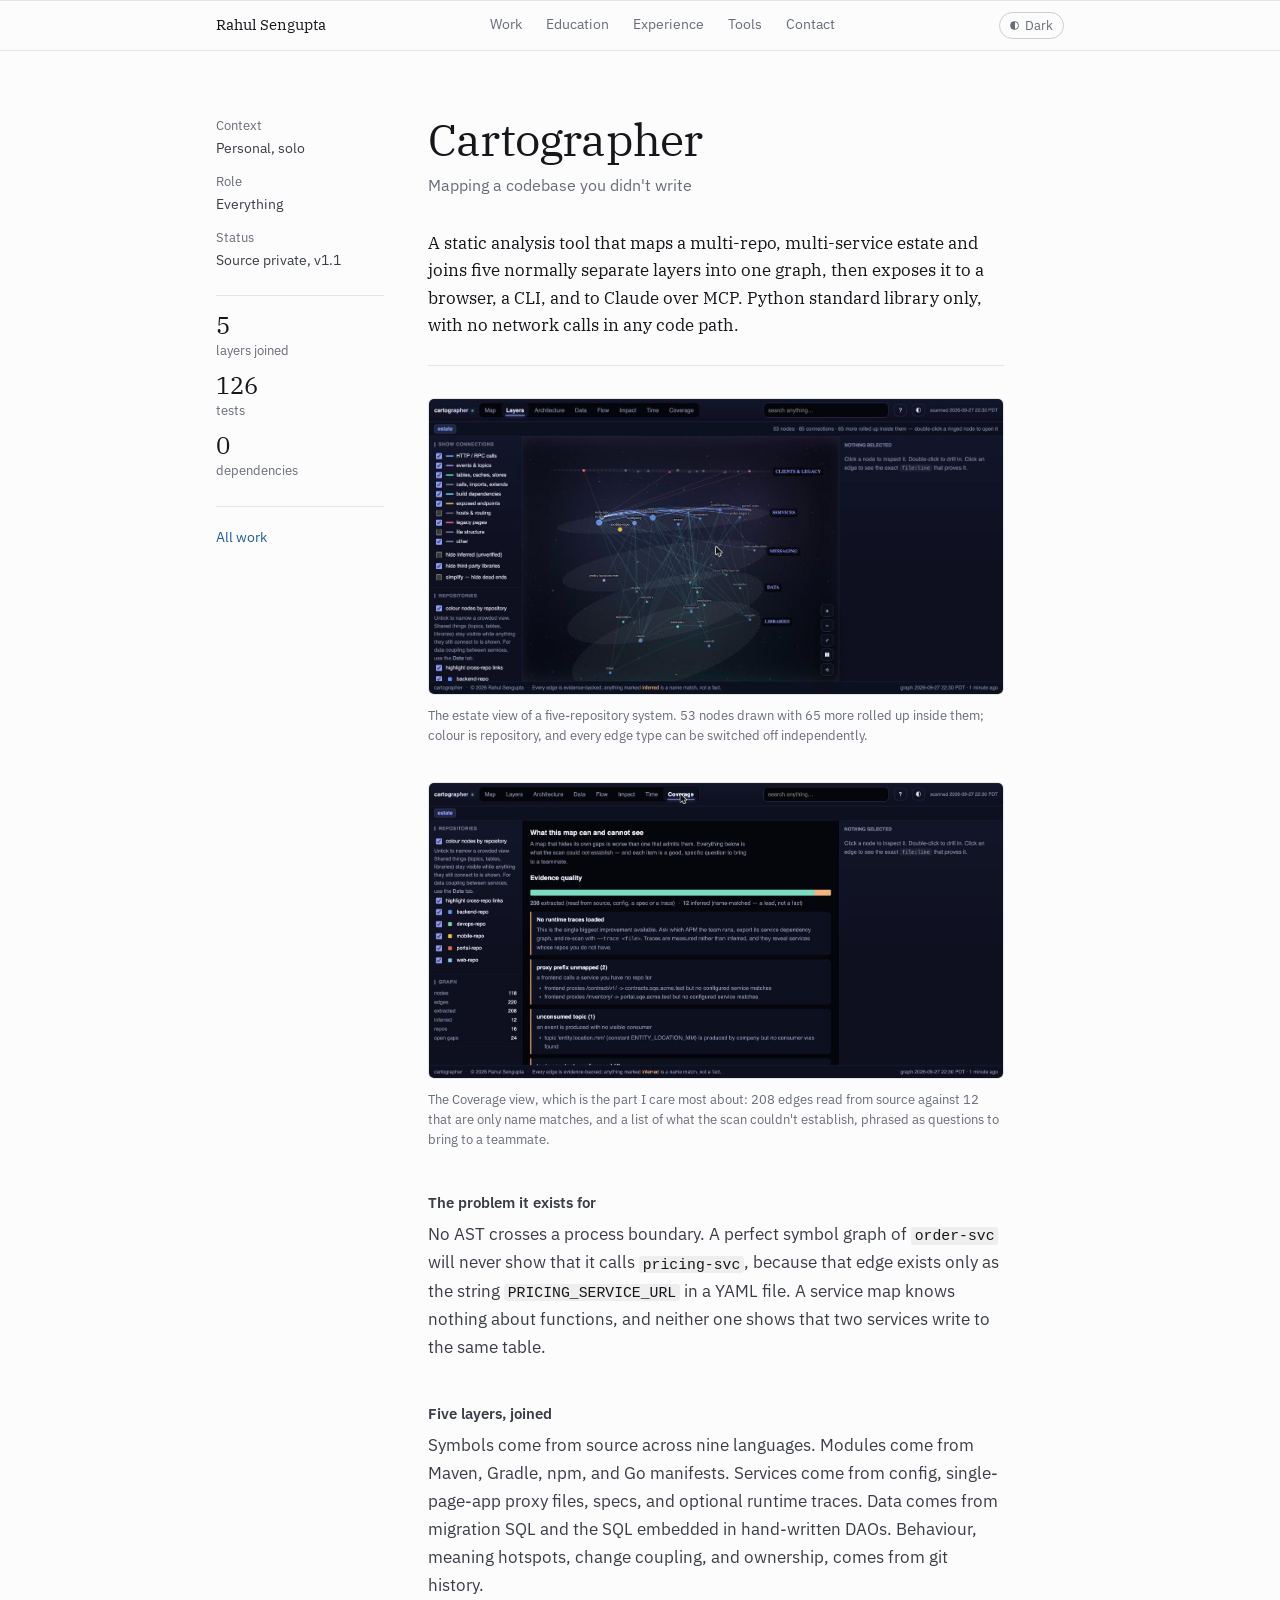
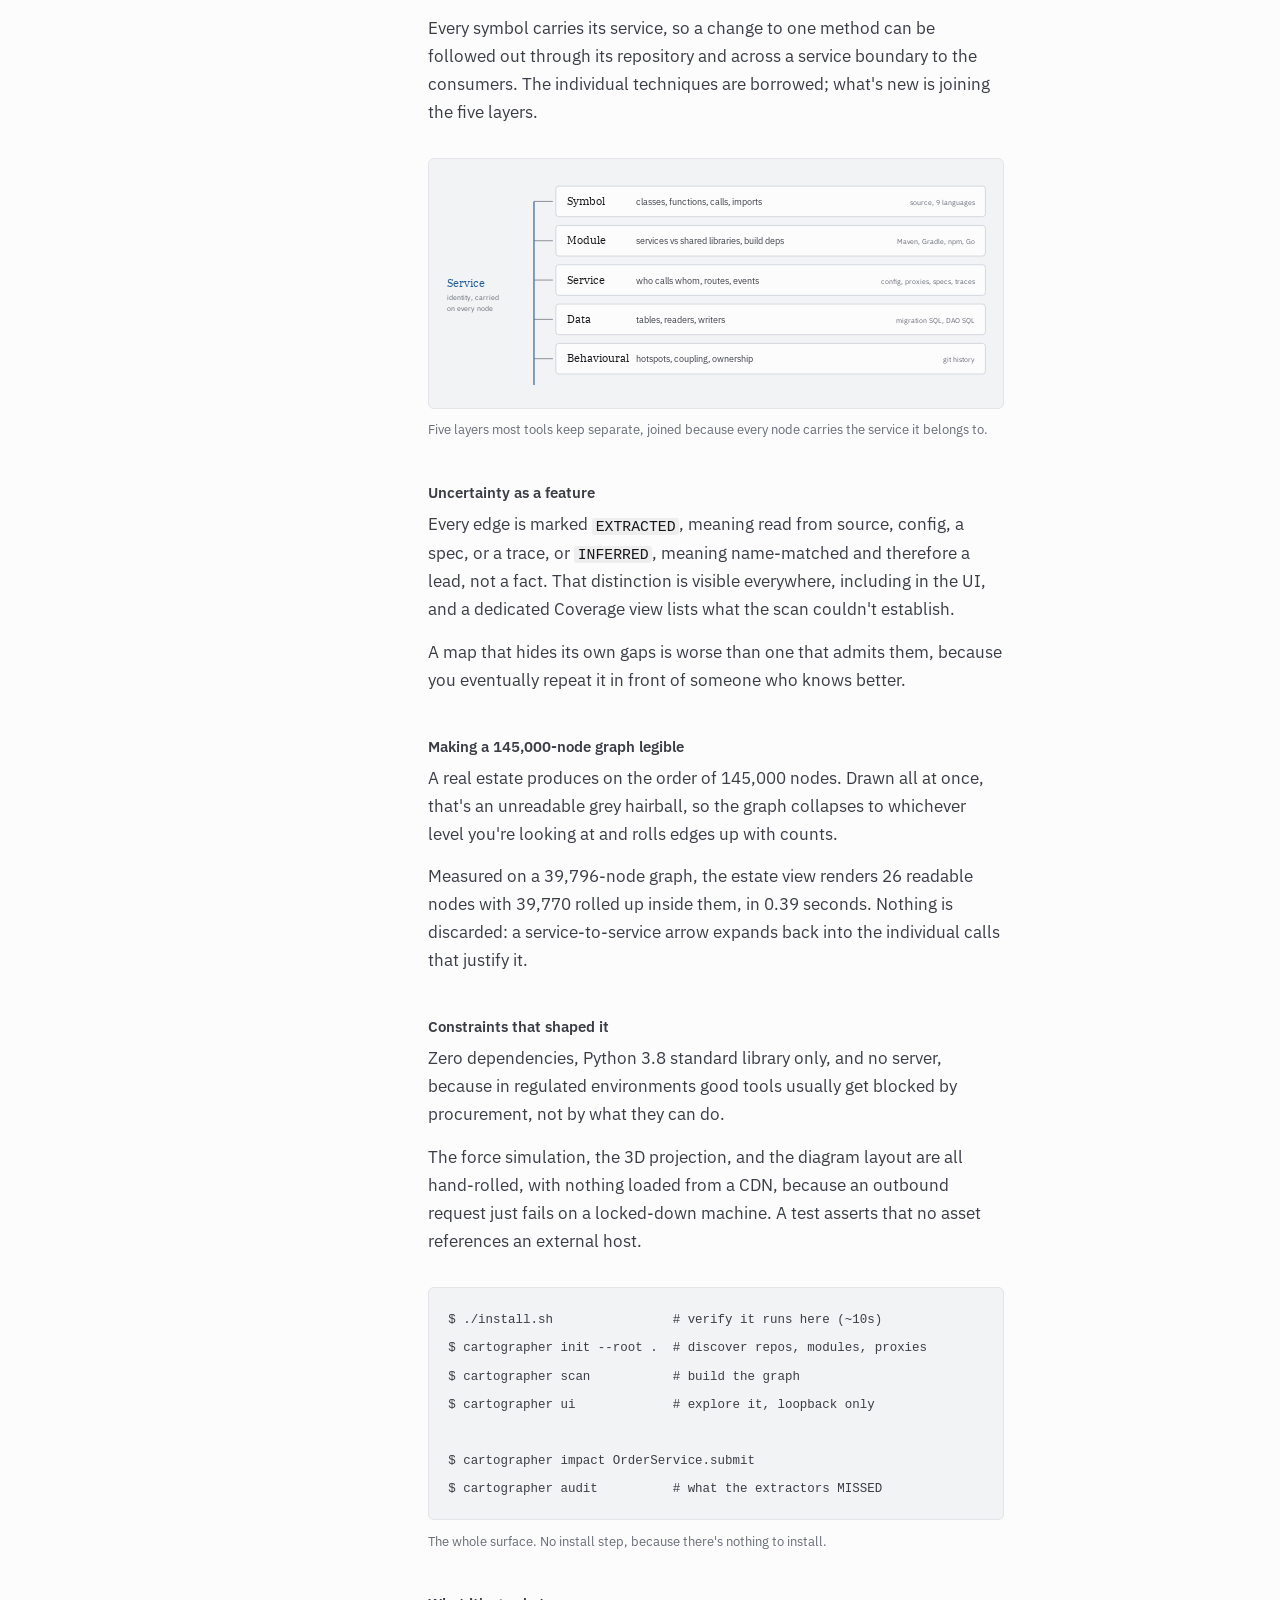
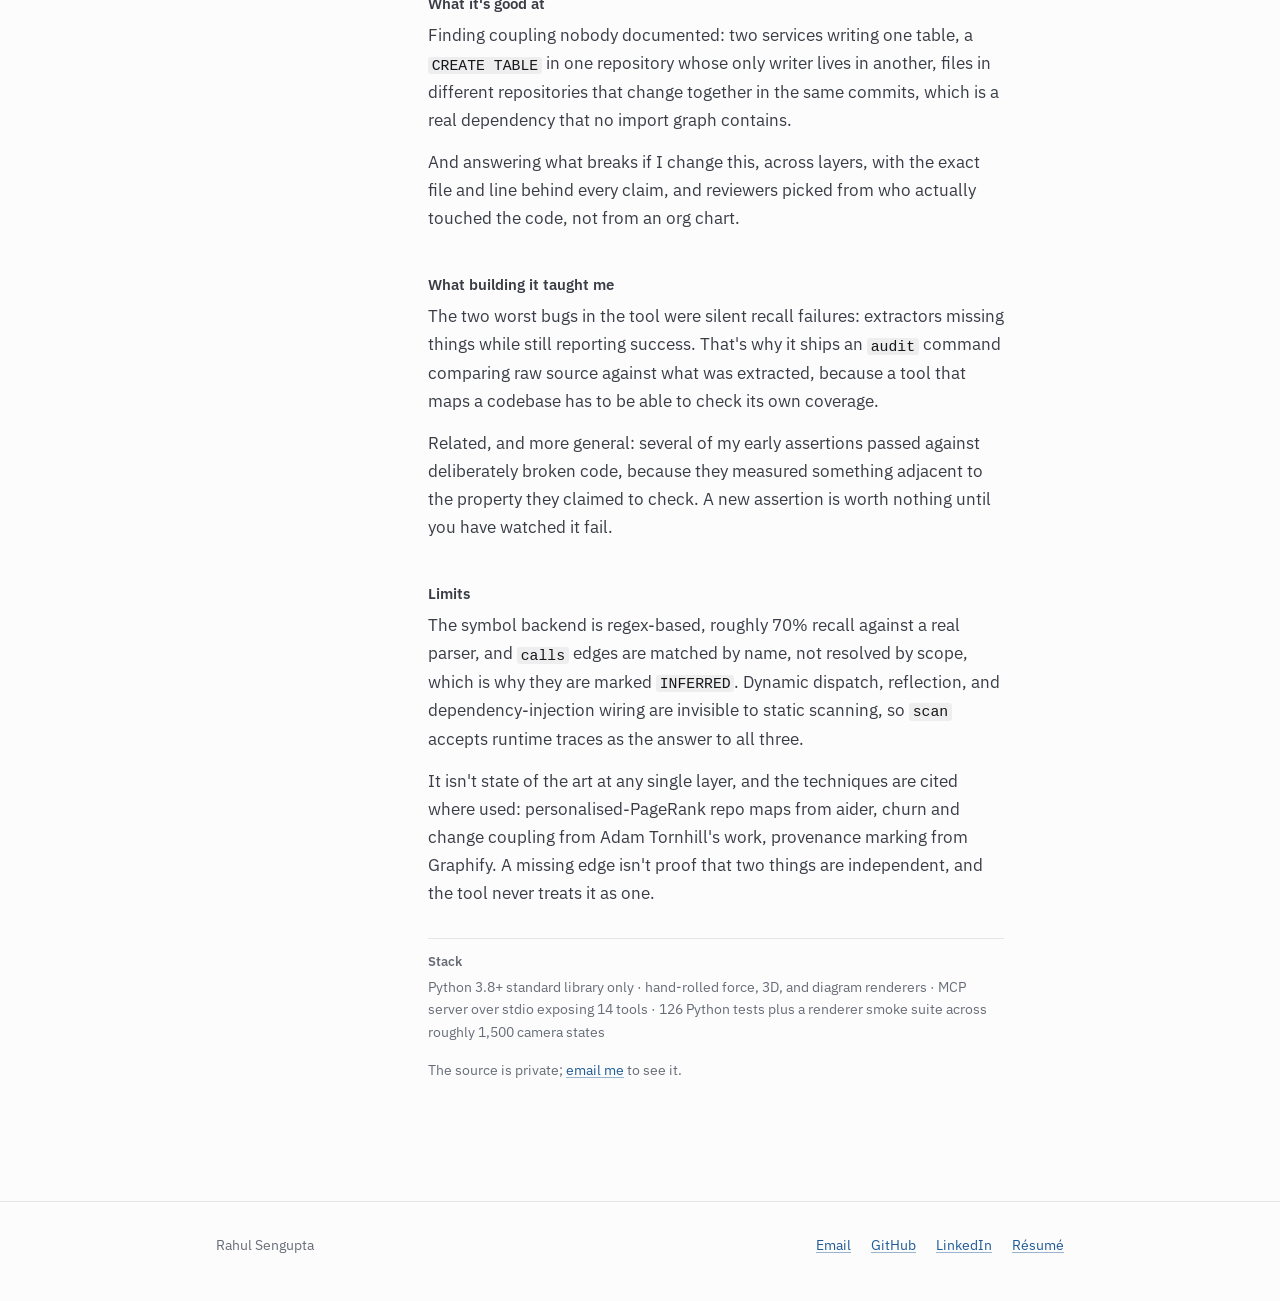
==== commit 78cfbb80: "second writing pass on the project pages, Tools rebuilt from the real stacks, contact in the footer " ====
--- a/projects/cartographer.html
+++ b/projects/cartographer.html
@@ -34,7 +34,6 @@
         <a href="../index.html#work">Work</a>
         <a href="../index.html#education">Education</a>
         <a href="../index.html#experience">Experience</a>
-        <a href="../index.html#writing">Writing</a>
         <a href="../index.html#tools">Tools</a>
         <a href="../index.html#contact">Contact</a>
         <button class="theme-toggle" type="button" id="theme-toggle"
@@ -81,11 +80,11 @@
           </figure>
 
             <h2>The problem it exists for</h2>
-            <p>No AST crosses a process boundary. A perfect symbol graph of <code>order-svc</code> will never show that it calls <code>pricing-svc</code>, because that edge exists only as the string <code>PRICING_SERVICE_URL</code> in a YAML file. Conversely, a service map knows nothing about functions, and neither one knows that two services quietly write to the same table.</p>
+            <p>No AST crosses a process boundary. A perfect symbol graph of <code>order-svc</code> will never show that it calls <code>pricing-svc</code>, because that edge exists only as the string <code>PRICING_SERVICE_URL</code> in a YAML file. A service map knows nothing about functions, and neither one shows that two services write to the same table.</p>
 
             <h2>Five layers, joined</h2>
             <p>Symbols come from source across nine languages. Modules come from Maven, Gradle, npm, and Go manifests. Services come from config, single-page-app proxy files, specs, and optional runtime traces. Data comes from migration SQL and the SQL embedded in hand-written DAOs. Behaviour, meaning hotspots, change coupling, and ownership, comes from git history.</p>
-            <p>Every symbol carries its service, which is what makes the join useful: a change to one method can be followed out through its repository and across a service boundary to the consumers. The individual techniques are all borrowed. The join is the contribution.</p>
+            <p>Every symbol carries its service, so a change to one method can be followed out through its repository and across a service boundary to the consumers. The individual techniques are borrowed; what's new is joining the five layers.</p>
             <figure class="diagram">
               <svg viewBox="0 0 740 292" role="img" aria-label="Five layers most tools keep separate, joined because every node carries the service it belongs to."><defs><marker id="dg-a" viewBox="0 0 8 8" refX="7" refY="4" markerWidth="7" markerHeight="7" orient="auto"><path class="dg-head" d="M0 1 L7 4 L0 7 z"/></marker></defs><path class="dg-spine" d="M120 33 V285"/><text class="dg-layer dg-layer--accent" x="0" y="150">Service</text><text class="dg-src" x="0" y="168">identity, carried</text><text class="dg-src" x="0" y="184">on every node</text><rect class="dg-box" x="150" y="12" width="590" height="42" rx="4"/><text class="dg-layer" x="166" y="38">Symbol</text><text class="dg-t" text-anchor="start" x="260" y="38">classes, functions, calls, imports</text><text class="dg-src" text-anchor="end" x="726" y="38">source, 9 languages</text><path class="dg-arr" d="M120 33 H146"/><rect class="dg-box" x="150" y="66" width="590" height="42" rx="4"/><text class="dg-layer" x="166" y="92">Module</text><text class="dg-t" text-anchor="start" x="260" y="92">services vs shared libraries, build deps</text><text class="dg-src" text-anchor="end" x="726" y="92">Maven, Gradle, npm, Go</text><path class="dg-arr" d="M120 87 H146"/><rect class="dg-box" x="150" y="120" width="590" height="42" rx="4"/><text class="dg-layer" x="166" y="146">Service</text><text class="dg-t" text-anchor="start" x="260" y="146">who calls whom, routes, events</text><text class="dg-src" text-anchor="end" x="726" y="146">config, proxies, specs, traces</text><path class="dg-arr" d="M120 141 H146"/><rect class="dg-box" x="150" y="174" width="590" height="42" rx="4"/><text class="dg-layer" x="166" y="200">Data</text><text class="dg-t" text-anchor="start" x="260" y="200">tables, readers, writers</text><text class="dg-src" text-anchor="end" x="726" y="200">migration SQL, DAO SQL</text><path class="dg-arr" d="M120 195 H146"/><rect class="dg-box" x="150" y="228" width="590" height="42" rx="4"/><text class="dg-layer" x="166" y="254">Behavioural</text><text class="dg-t" text-anchor="start" x="260" y="254">hotspots, coupling, ownership</text><text class="dg-src" text-anchor="end" x="726" y="254">git history</text><path class="dg-arr" d="M120 249 H146"/></svg>
               <figcaption>Five layers most tools keep separate, joined because every node carries the service it belongs to.</figcaption>
@@ -96,7 +95,7 @@
             <p>A map that hides its own gaps is worse than one that admits them, because you eventually repeat it in front of someone who knows better.</p>
 
             <h2>Making a 145,000-node graph legible</h2>
-            <p>A real estate produces on the order of 145,000 nodes. Drawn at once, that's not slow so much as illegible, and nobody learns anything from a grey hairball. So the graph collapses to whichever level you are looking at and rolls edges up with counts.</p>
+            <p>A real estate produces on the order of 145,000 nodes. Drawn all at once, that's an unreadable grey hairball, so the graph collapses to whichever level you're looking at and rolls edges up with counts.</p>
             <p>Measured on a 39,796-node graph, the estate view renders 26 readable nodes with 39,770 rolled up inside them, in 0.39 seconds. Nothing is discarded: a service-to-service arrow expands back into the individual calls that justify it.</p>
 
             <h2>Constraints that shaped it</h2>
@@ -113,17 +112,17 @@
               <figcaption>The whole surface. No install step, because there's nothing to install.</figcaption>
             </figure>
 
-            <h2>What it's actually good at</h2>
+            <h2>What it's good at</h2>
             <p>Finding coupling nobody documented: two services writing one table, a <code>CREATE TABLE</code> in one repository whose only writer lives in another, files in different repositories that change together in the same commits, which is a real dependency that no import graph contains.</p>
             <p>And answering what breaks if I change this, across layers, with the exact file and line behind every claim, and reviewers picked from who actually touched the code, not from an org chart.</p>
 
             <h2>What building it taught me</h2>
-            <p>The two worst bugs in the tool were silent recall failures: extractors quietly missing things while reporting success. That's why it ships an <code>audit</code> command comparing raw source against what was extracted, because a tool that maps a codebase has to be able to check its own coverage.</p>
+            <p>The two worst bugs in the tool were silent recall failures: extractors missing things while still reporting success. That's why it ships an <code>audit</code> command comparing raw source against what was extracted, because a tool that maps a codebase has to be able to check its own coverage.</p>
             <p>Related, and more general: several of my early assertions passed against deliberately broken code, because they measured something adjacent to the property they claimed to check. A new assertion is worth nothing until you have watched it fail.</p>
 
             <h2>Limits</h2>
             <p>The symbol backend is regex-based, roughly 70% recall against a real parser, and <code>calls</code> edges are matched by name, not resolved by scope, which is why they are marked <code>INFERRED</code>. Dynamic dispatch, reflection, and dependency-injection wiring are invisible to static scanning, so <code>scan</code> accepts runtime traces as the answer to all three.</p>
-            <p>It's not state of the art at any single layer, and it says so. Techniques are cited where used: personalised-PageRank repo maps from aider, churn and change coupling from Adam Tornhill's work, provenance marking from Graphify. Absence of an edge isn't proof of independence, and the tool says that everywhere too.</p>
+            <p>It isn't state of the art at any single layer, and the techniques are cited where used: personalised-PageRank repo maps from aider, churn and change coupling from Adam Tornhill's work, provenance marking from Graphify. A missing edge isn't proof that two things are independent, and the tool never treats it as one.</p>
 
           <p class="stack"><span class="stack-label">Stack</span> Python 3.8+ standard library only &middot; hand-rolled force, 3D, and diagram renderers &middot; MCP server over stdio exposing 14 tools &middot; 126 Python tests plus a renderer smoke suite across roughly 1,500 camera states</p>
             <p class="project-links">
--- a/styles.css
+++ b/styles.css
@@ -537,6 +537,14 @@
   color: var(--ink-3);
 }
 
+/* On the homepage the footer is also the contact line. */
+.site-footer .site-footer-note {
+  max-width: var(--measure);
+  font-size: 0.95rem;
+  line-height: 1.55;
+  color: var(--ink-2);
+}
+
 .site-footer-links {
   display: flex;
   flex-wrap: wrap;
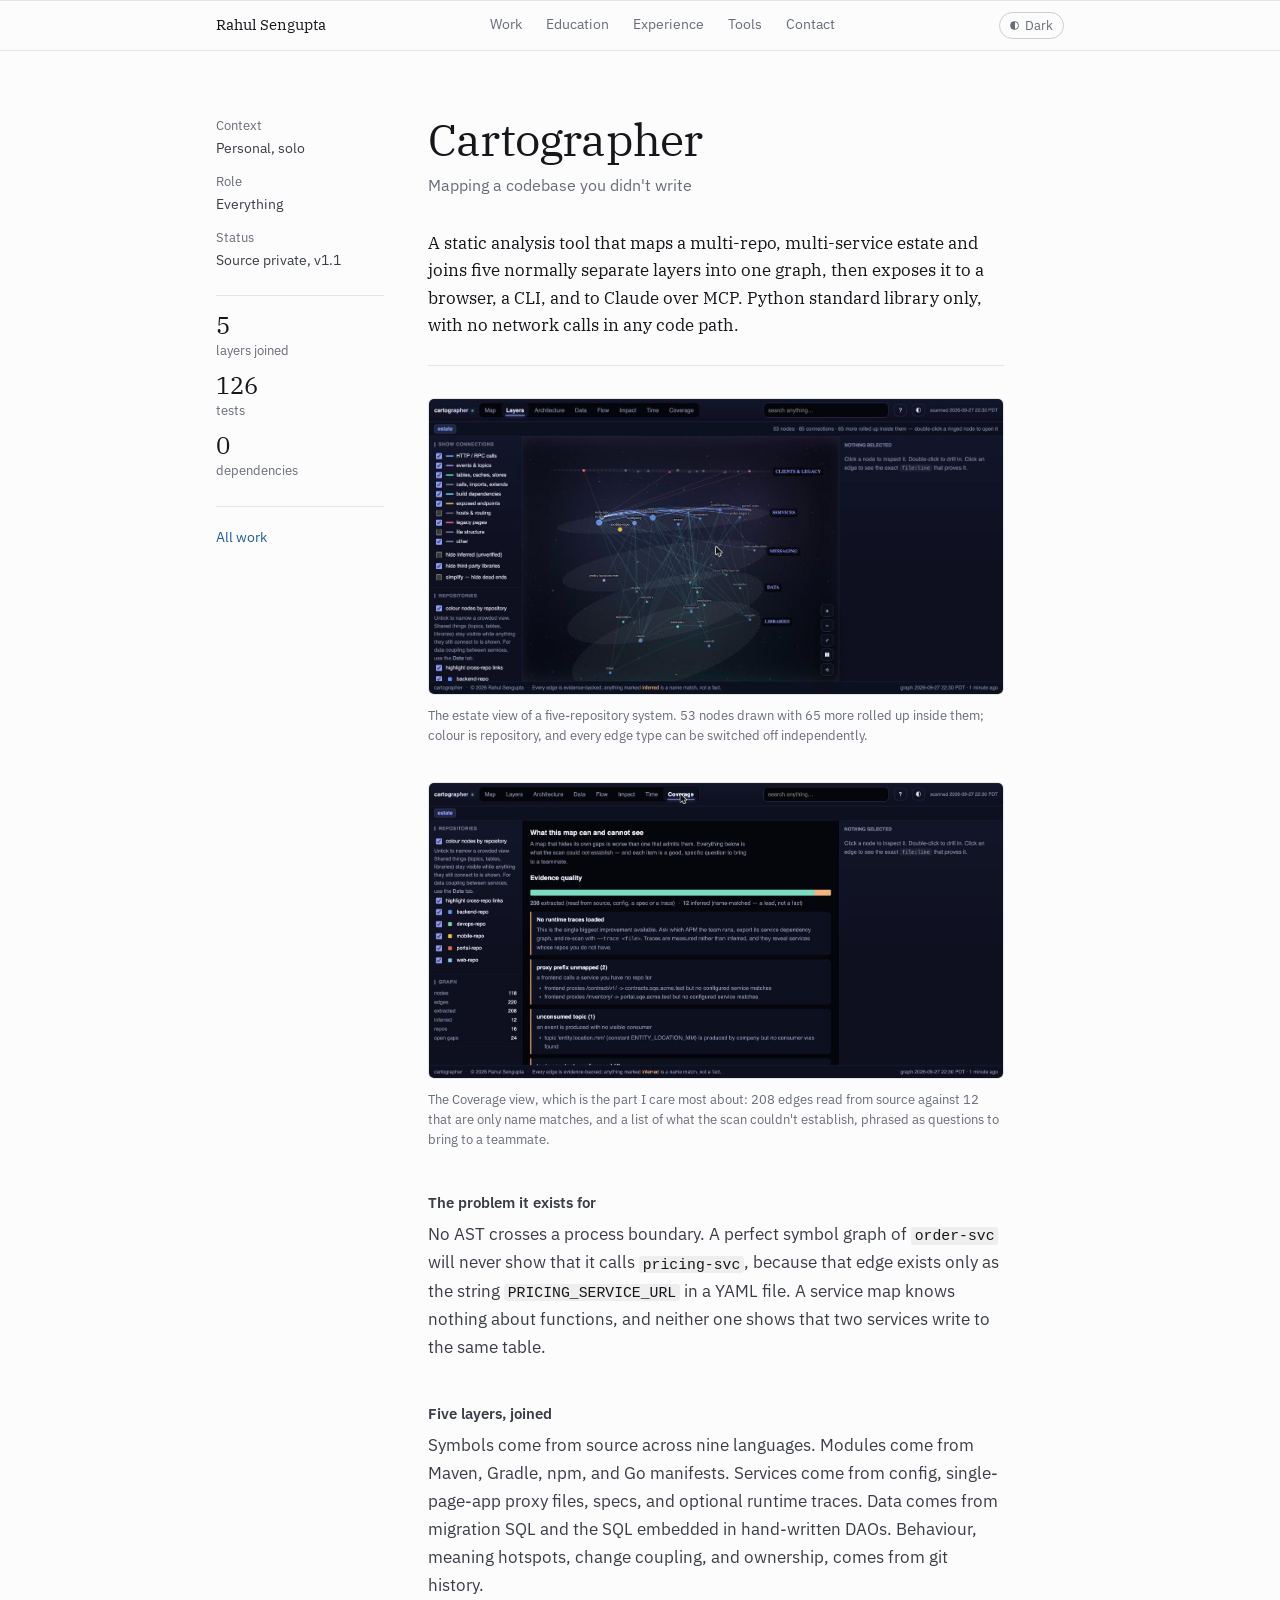
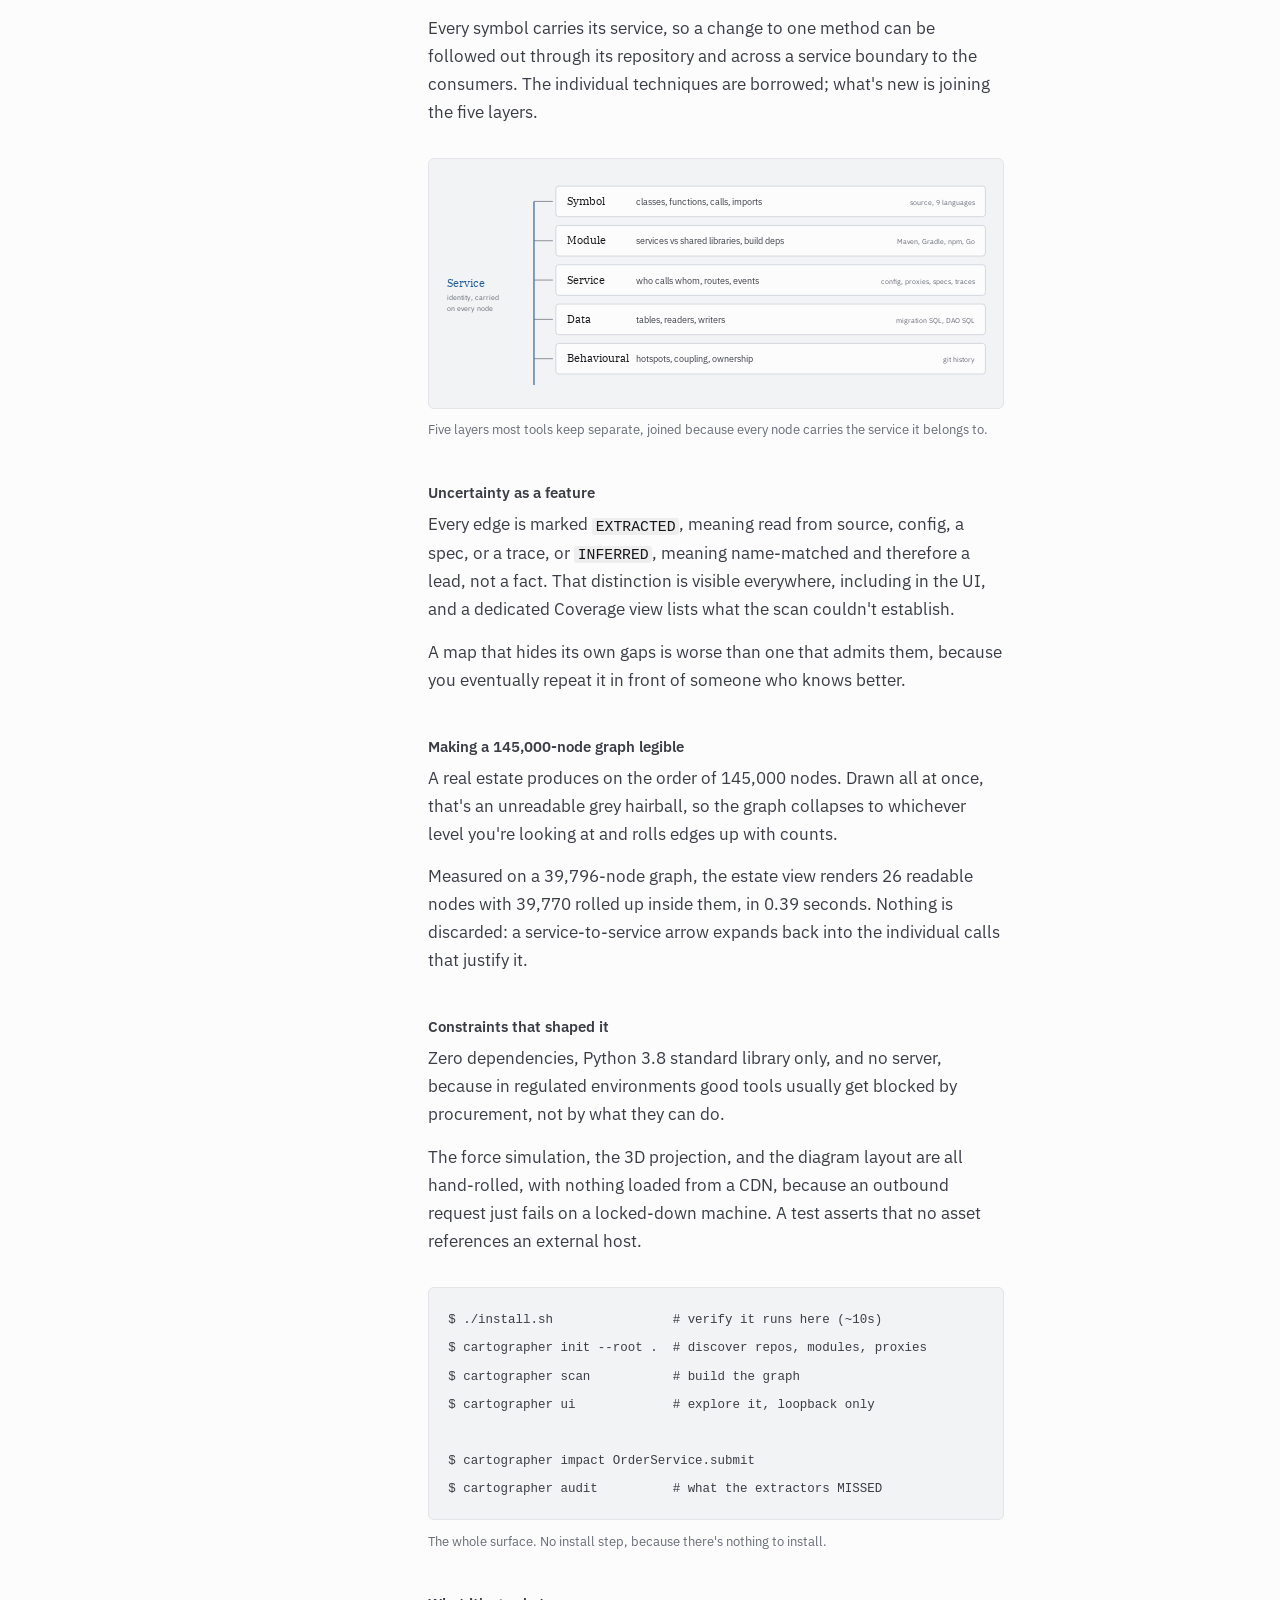
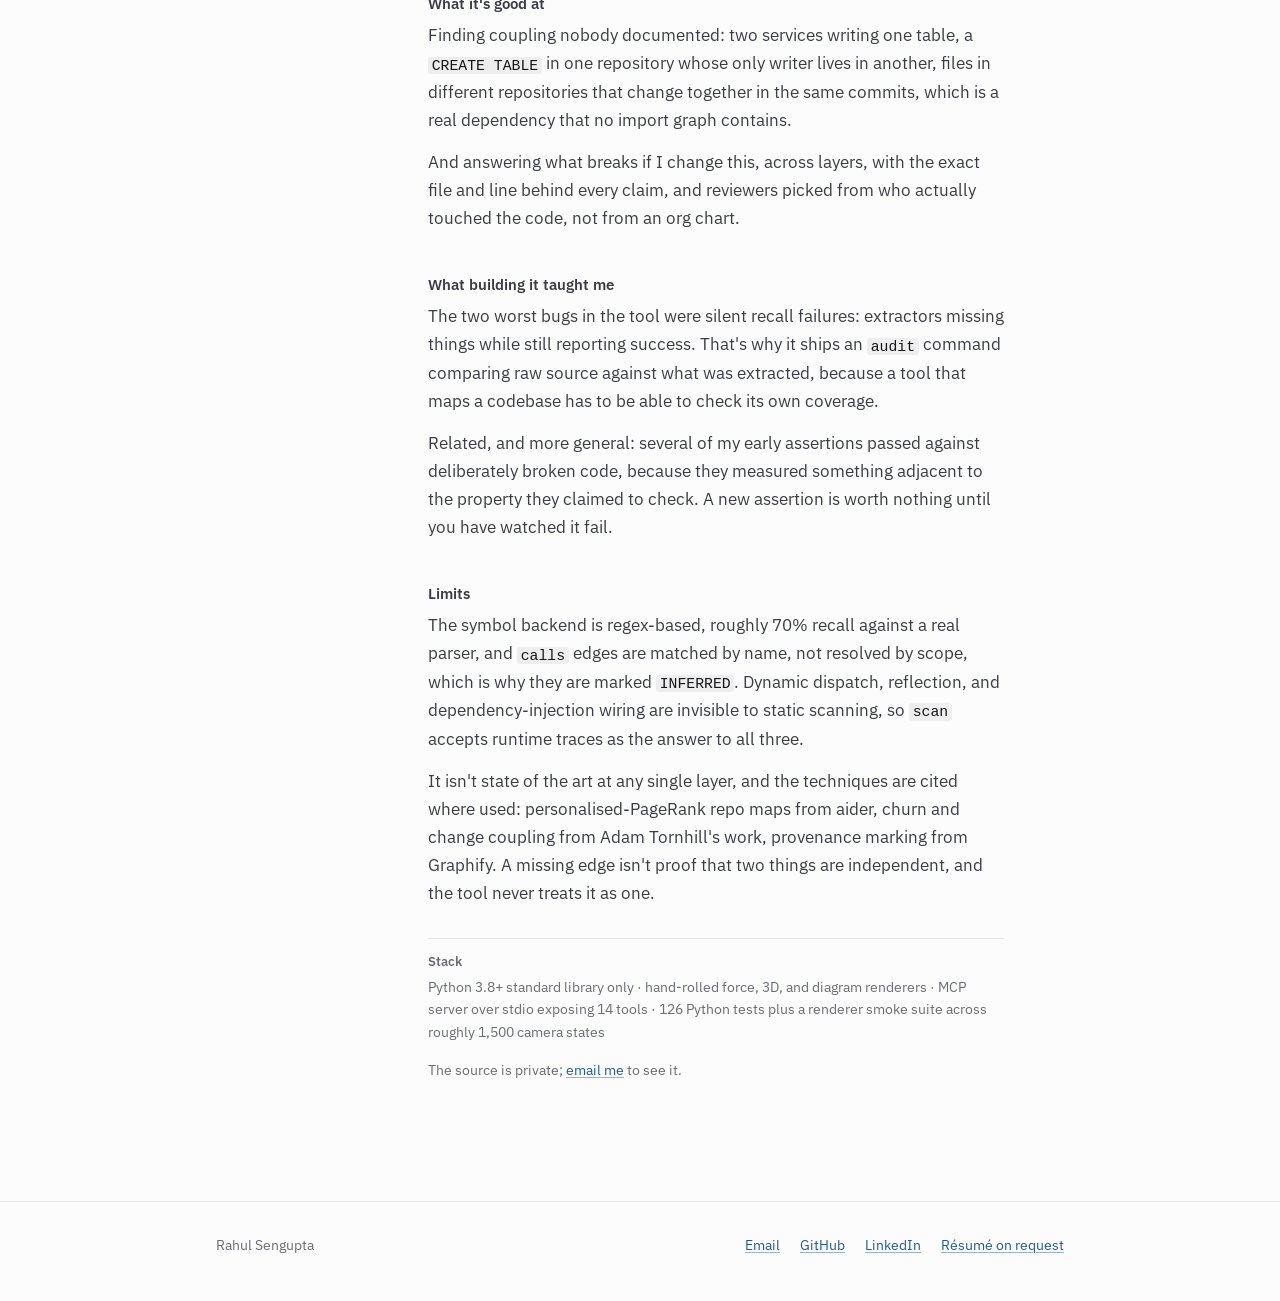
==== commit a7251586: "résumé on request: the links open an email, and the old PDF is off the site" ====
--- a/projects/cartographer.html
+++ b/projects/cartographer.html
@@ -140,7 +140,7 @@
           <a href="mailto:rahul_sen_gupta@yahoo.com">Email</a>
           <a href="https://github.com/rahul-sg" target="_blank" rel="noopener">GitHub</a>
           <a href="https://linkedin.com/in/rahul-sg" target="_blank" rel="noopener">LinkedIn</a>
-          <a href="../Rahul_S_Resume_Final.pdf" target="_blank" rel="noopener">R&eacute;sum&eacute;</a>
+          <a href="mailto:rahul_sen_gupta@yahoo.com?subject=Resume%20request">R&eacute;sum&eacute; on request</a>
         </p>
       </div>
     </footer>
